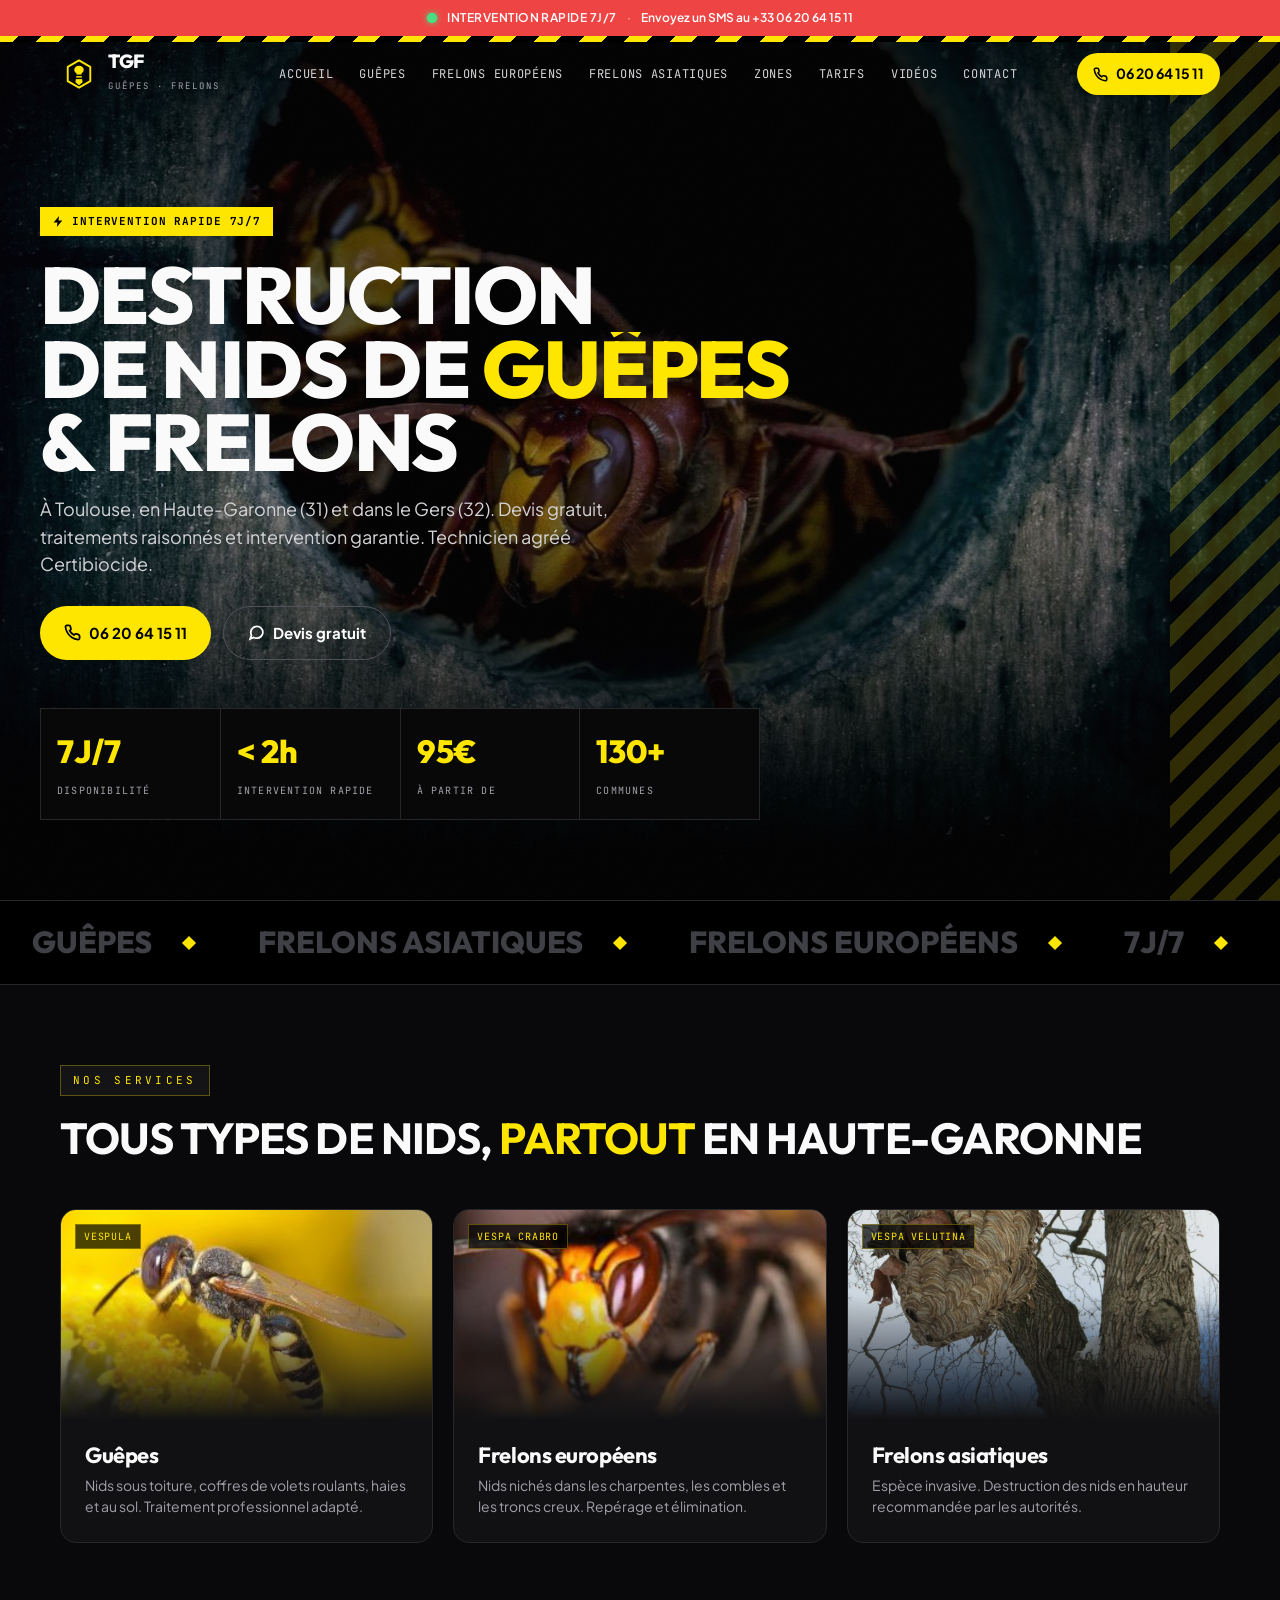
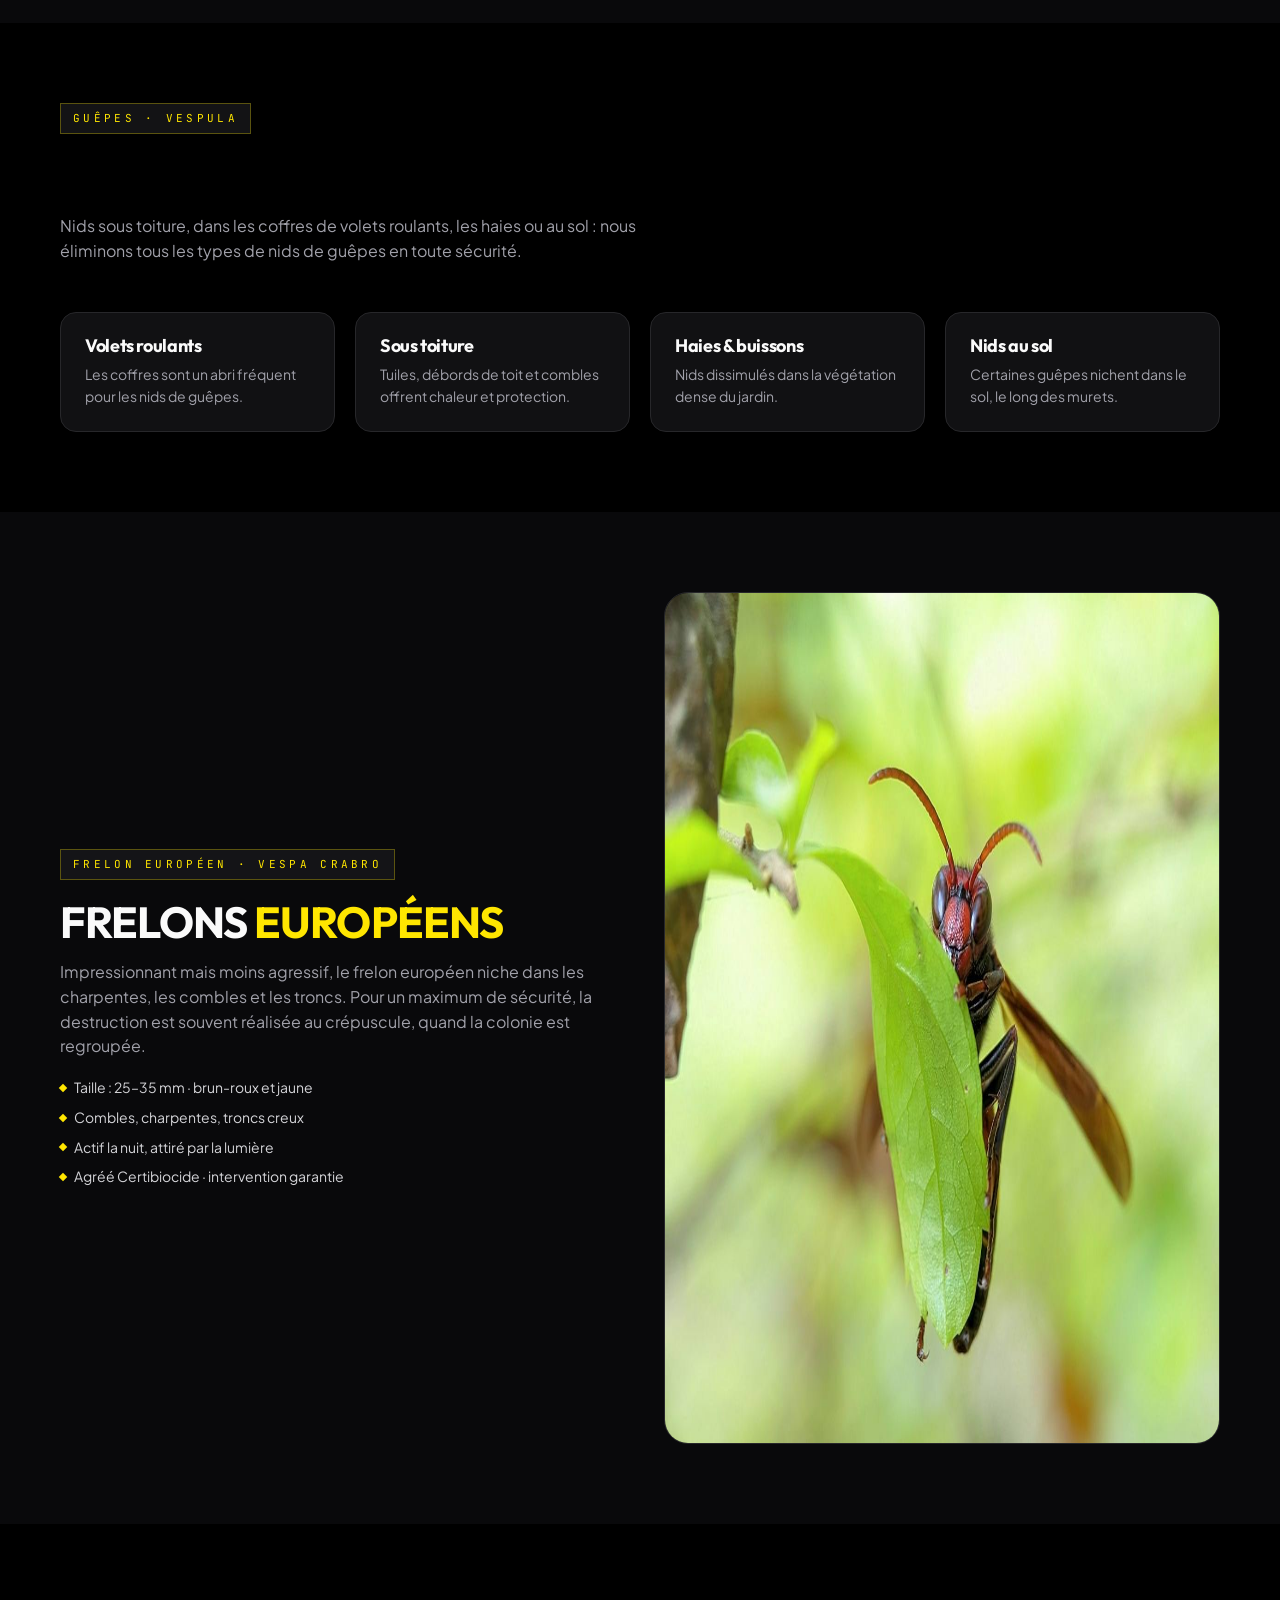
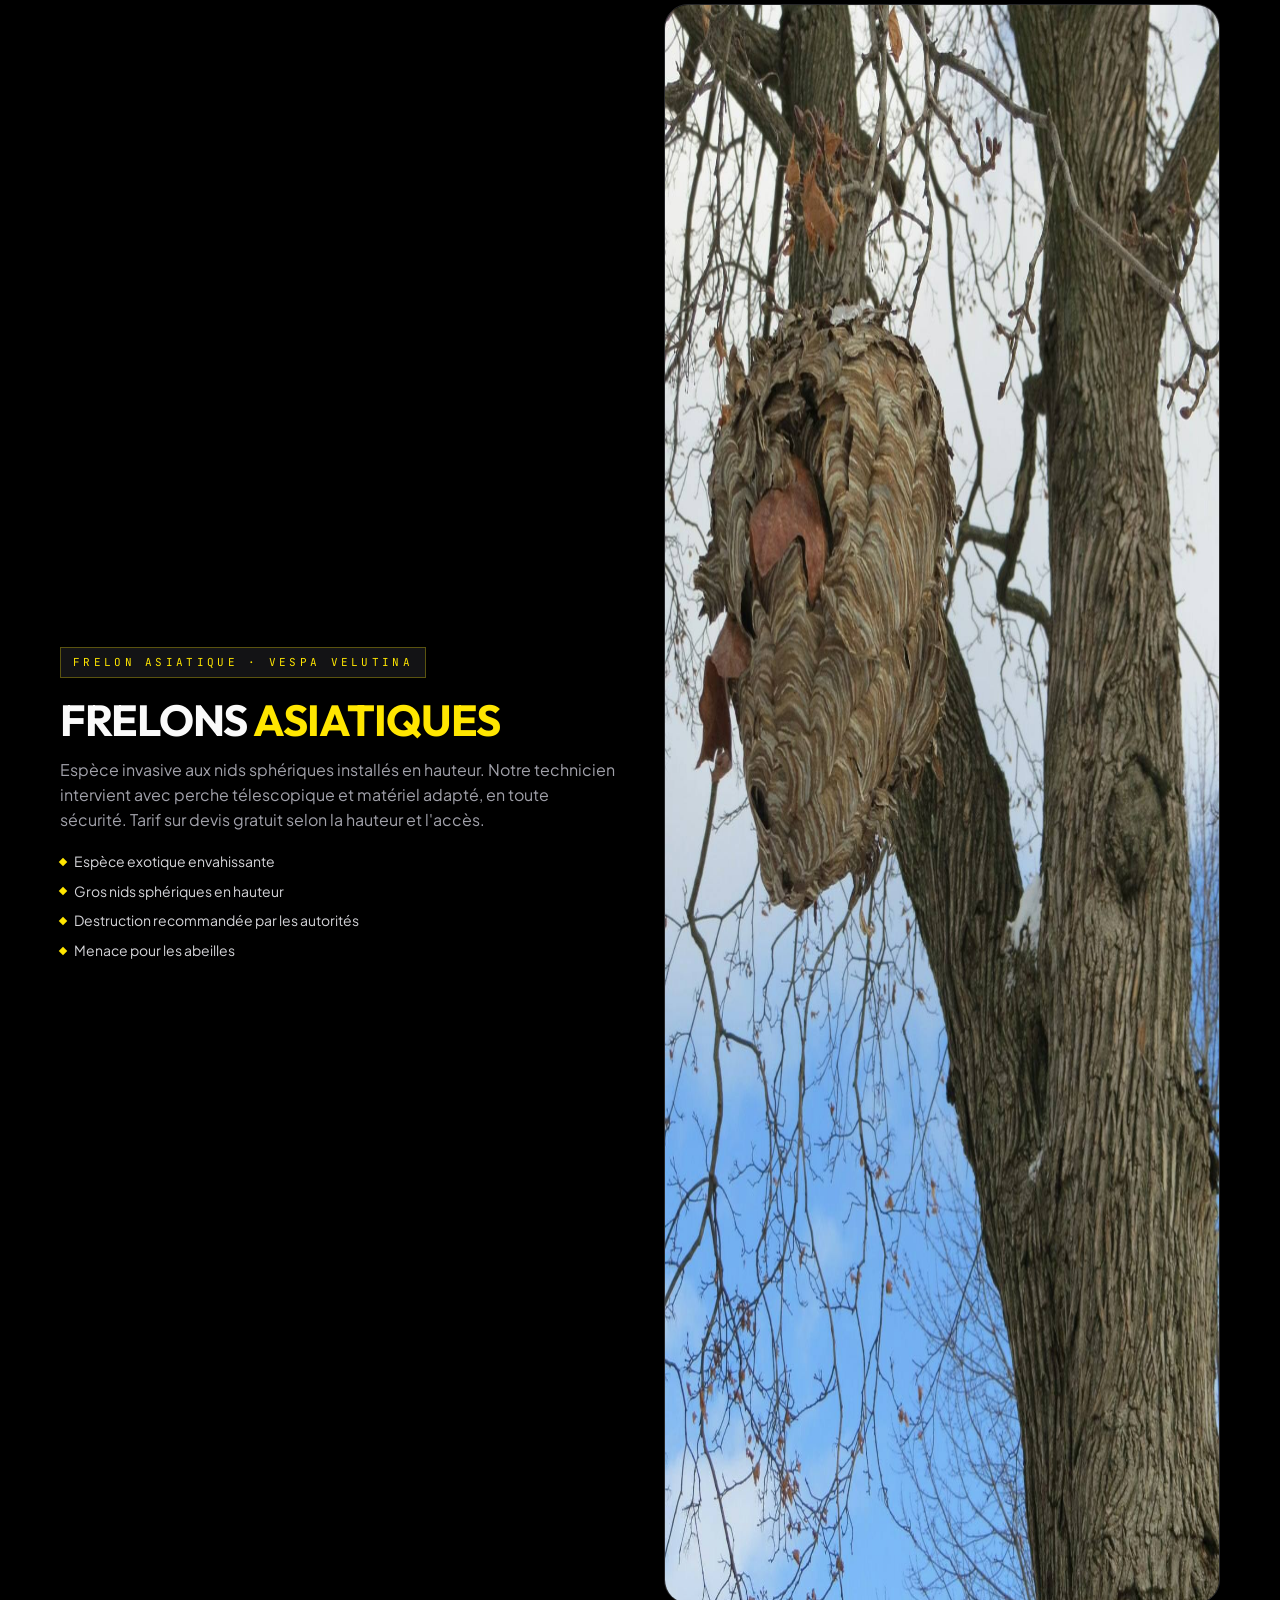
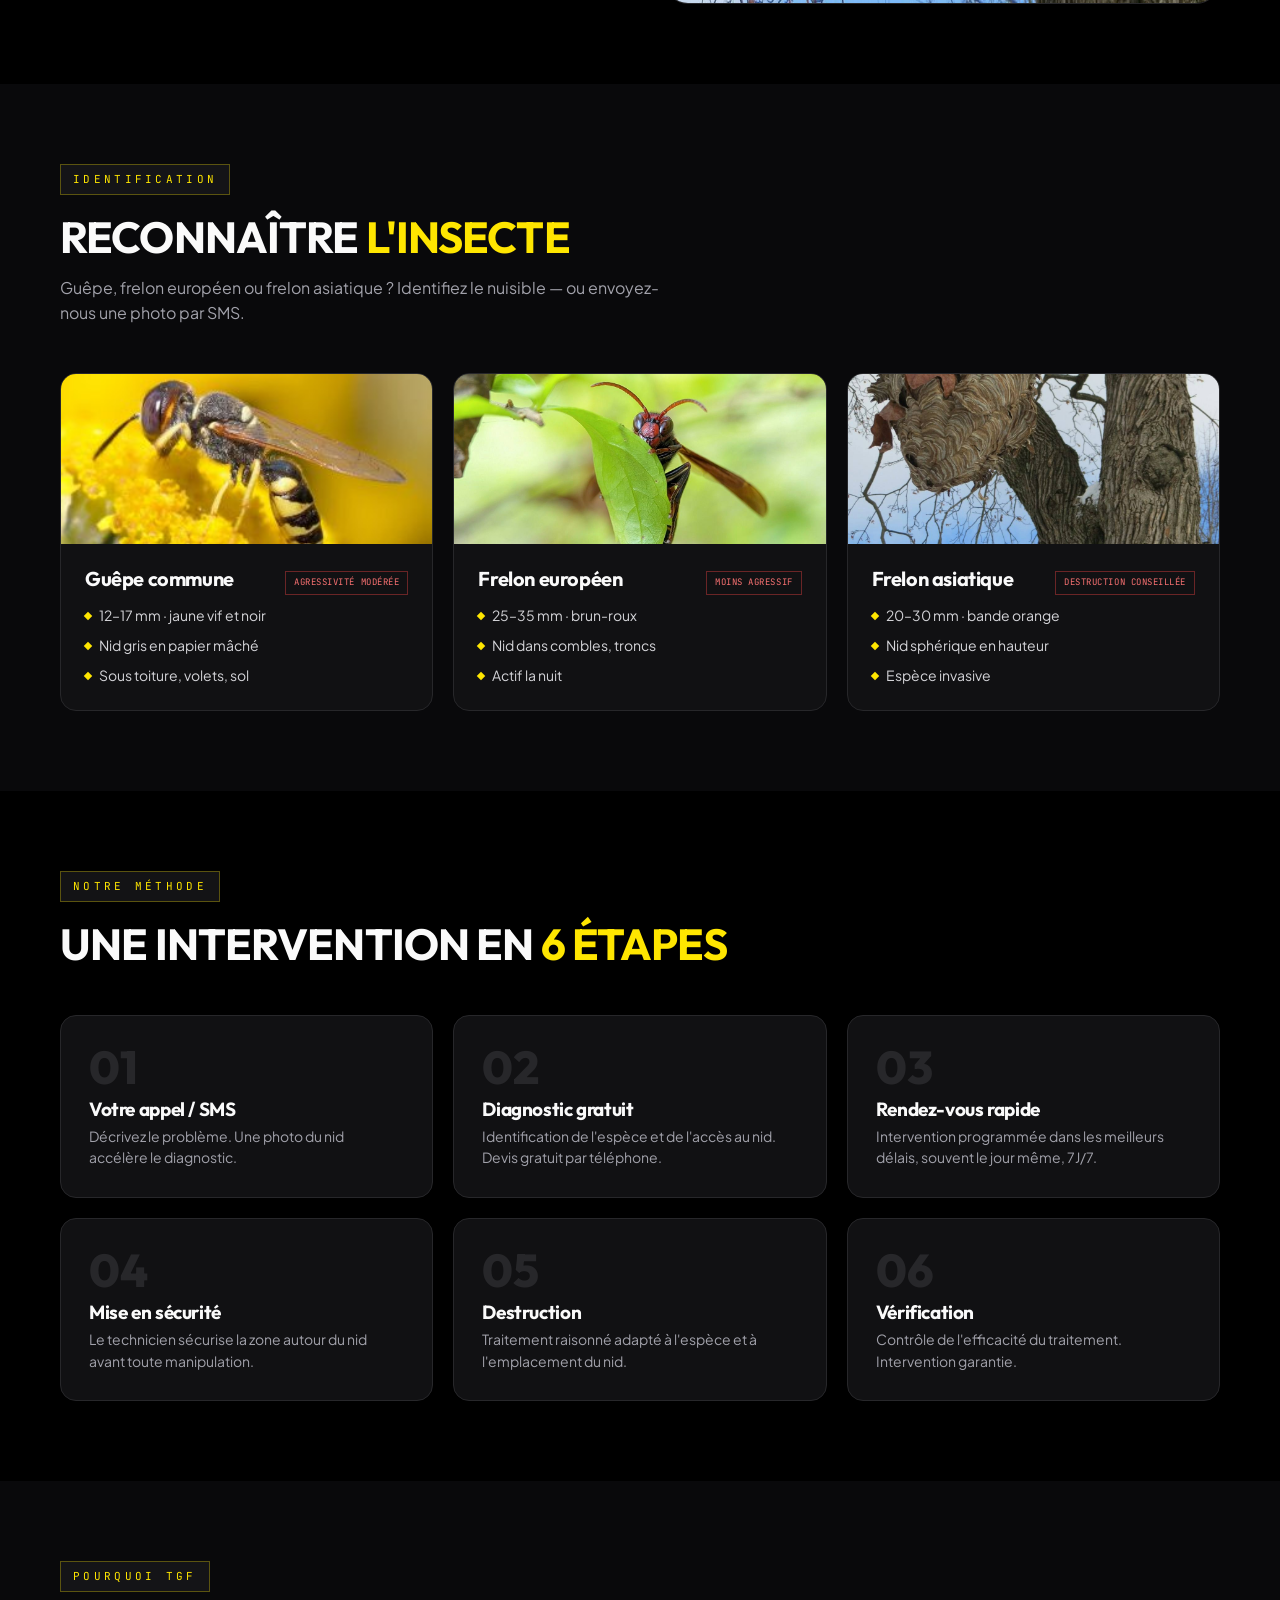
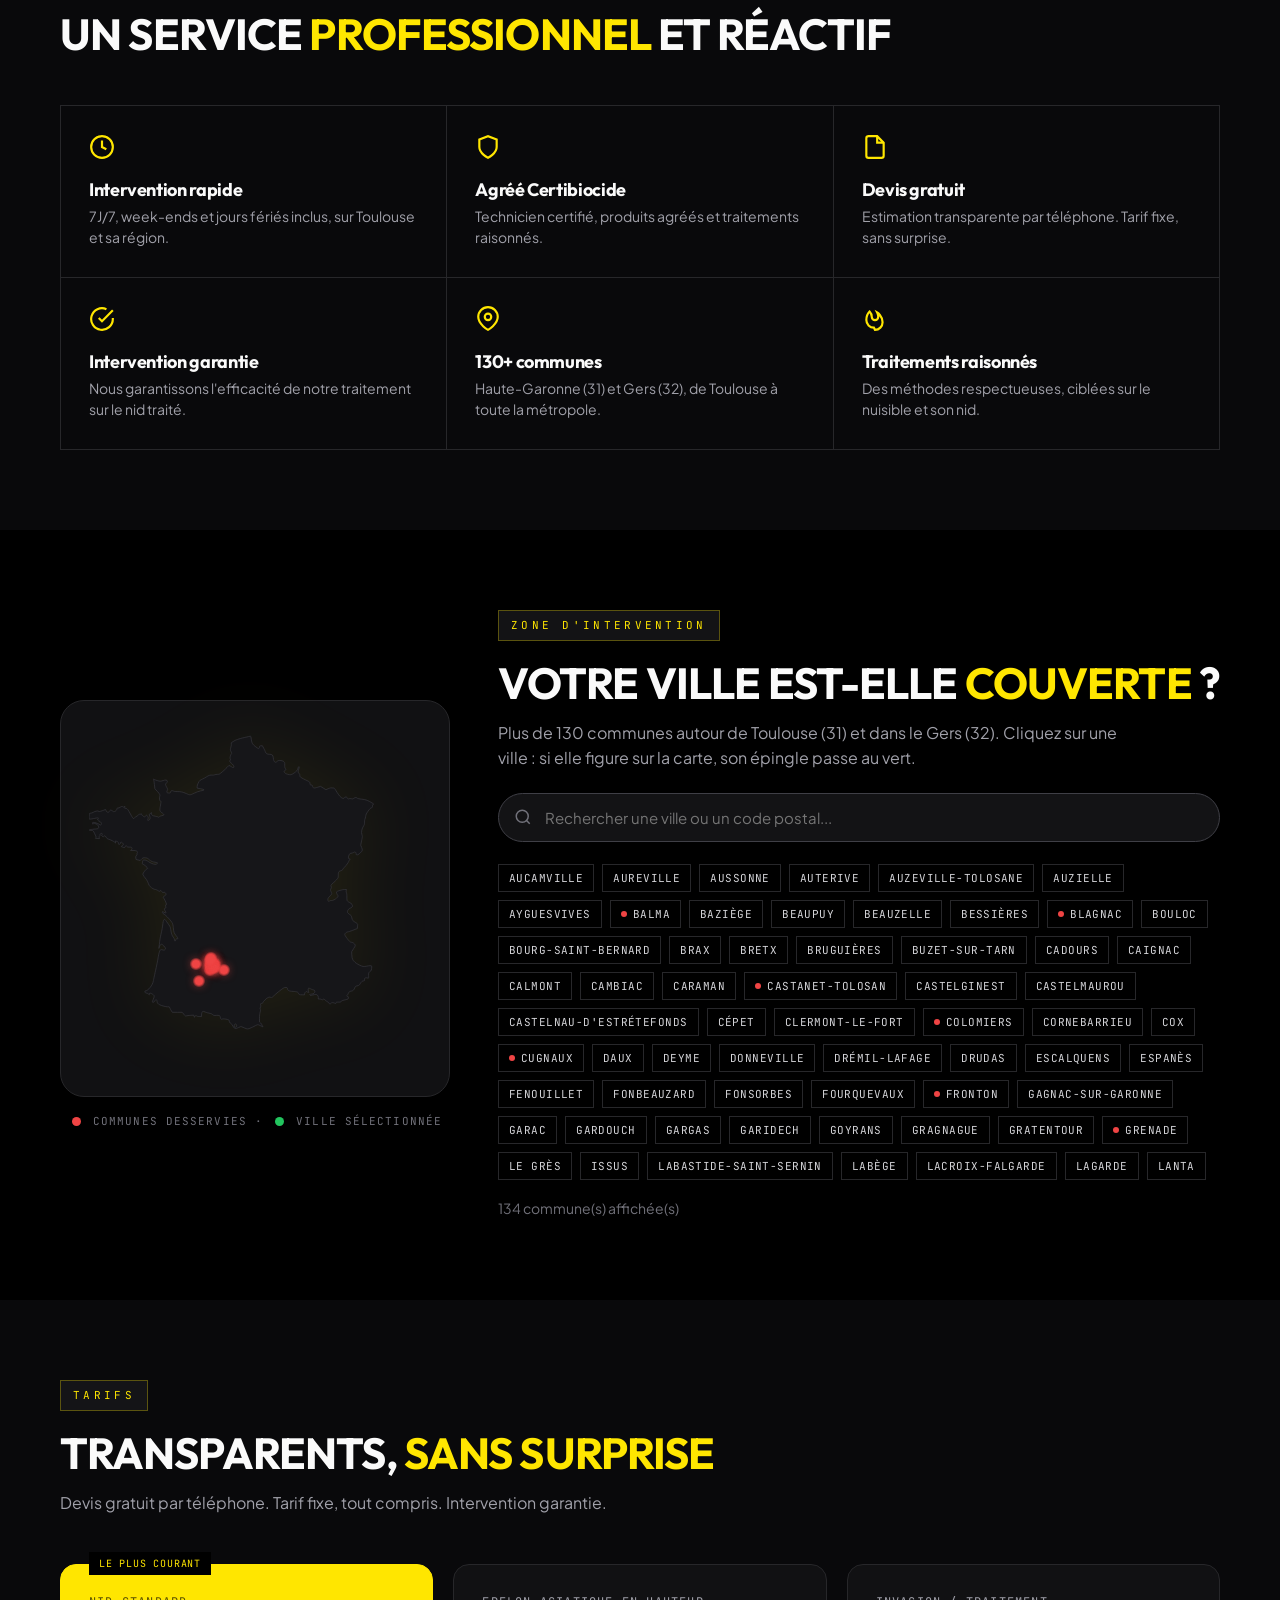
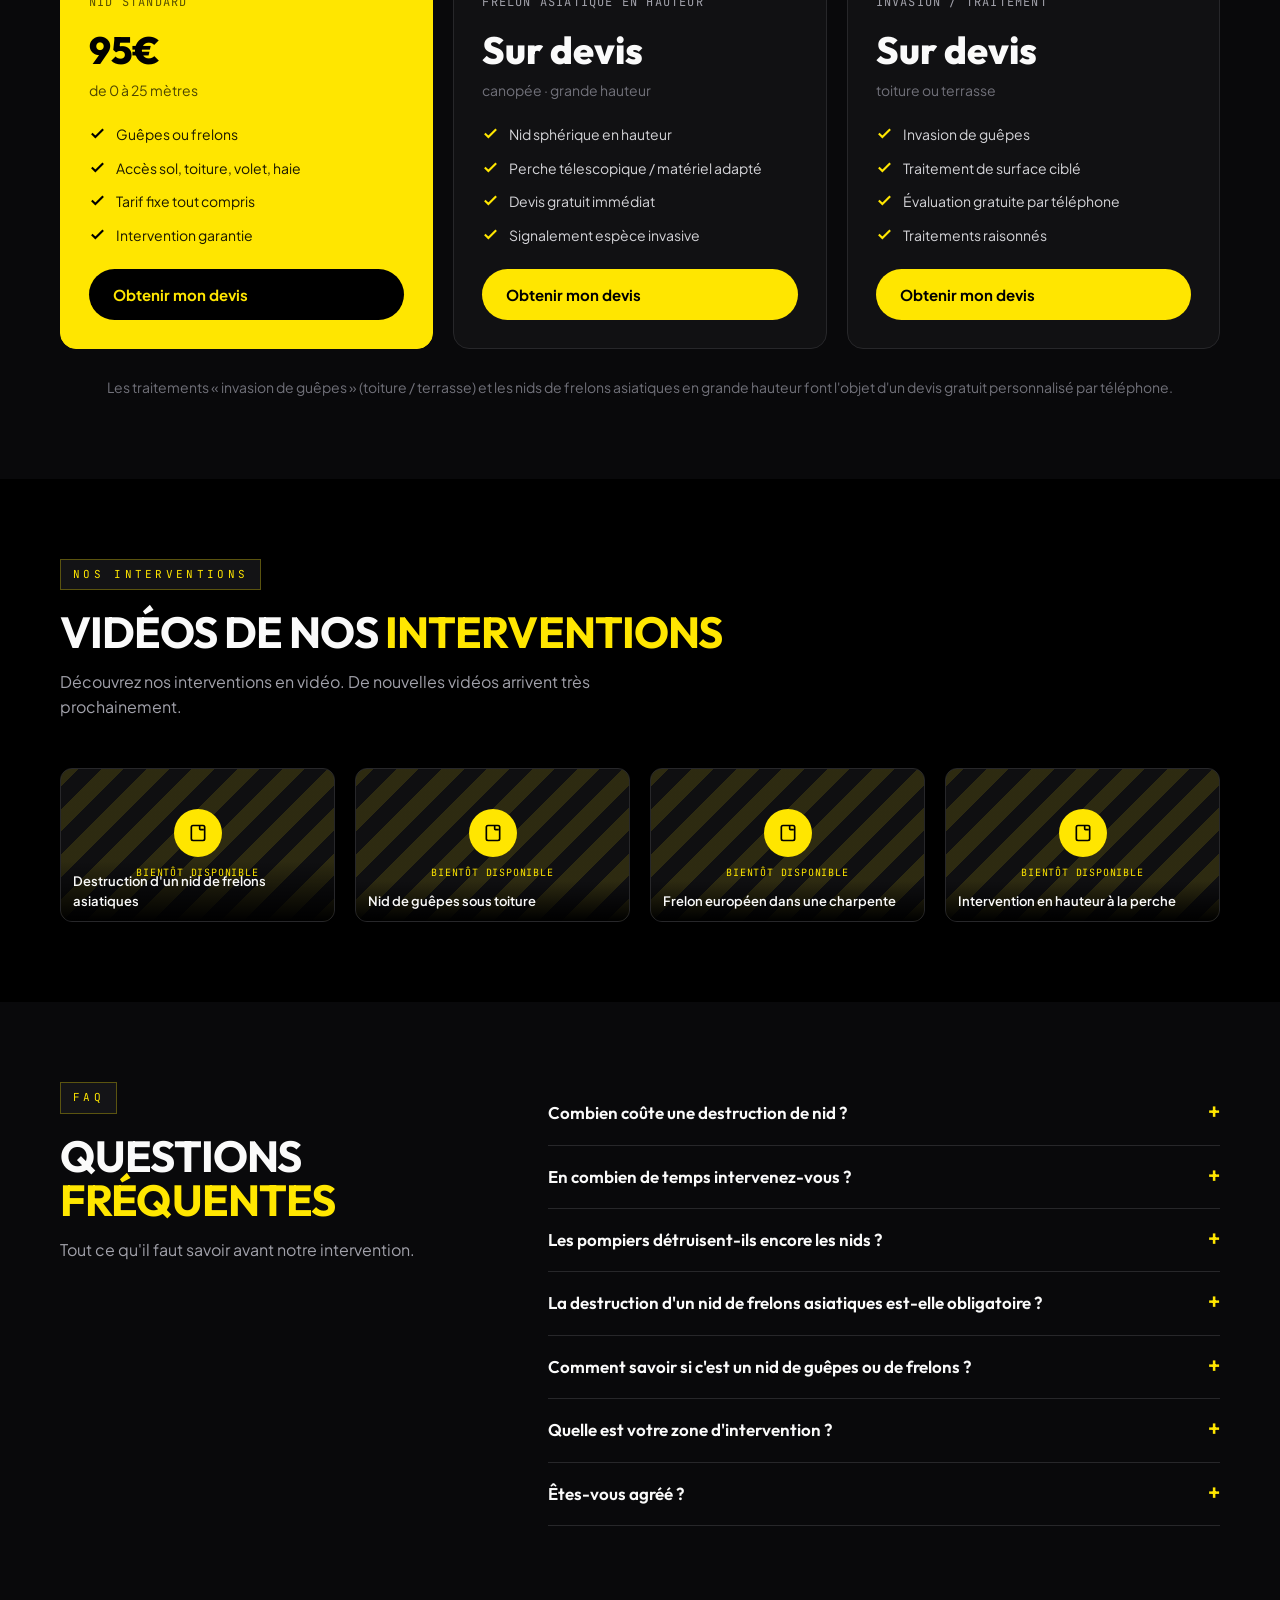
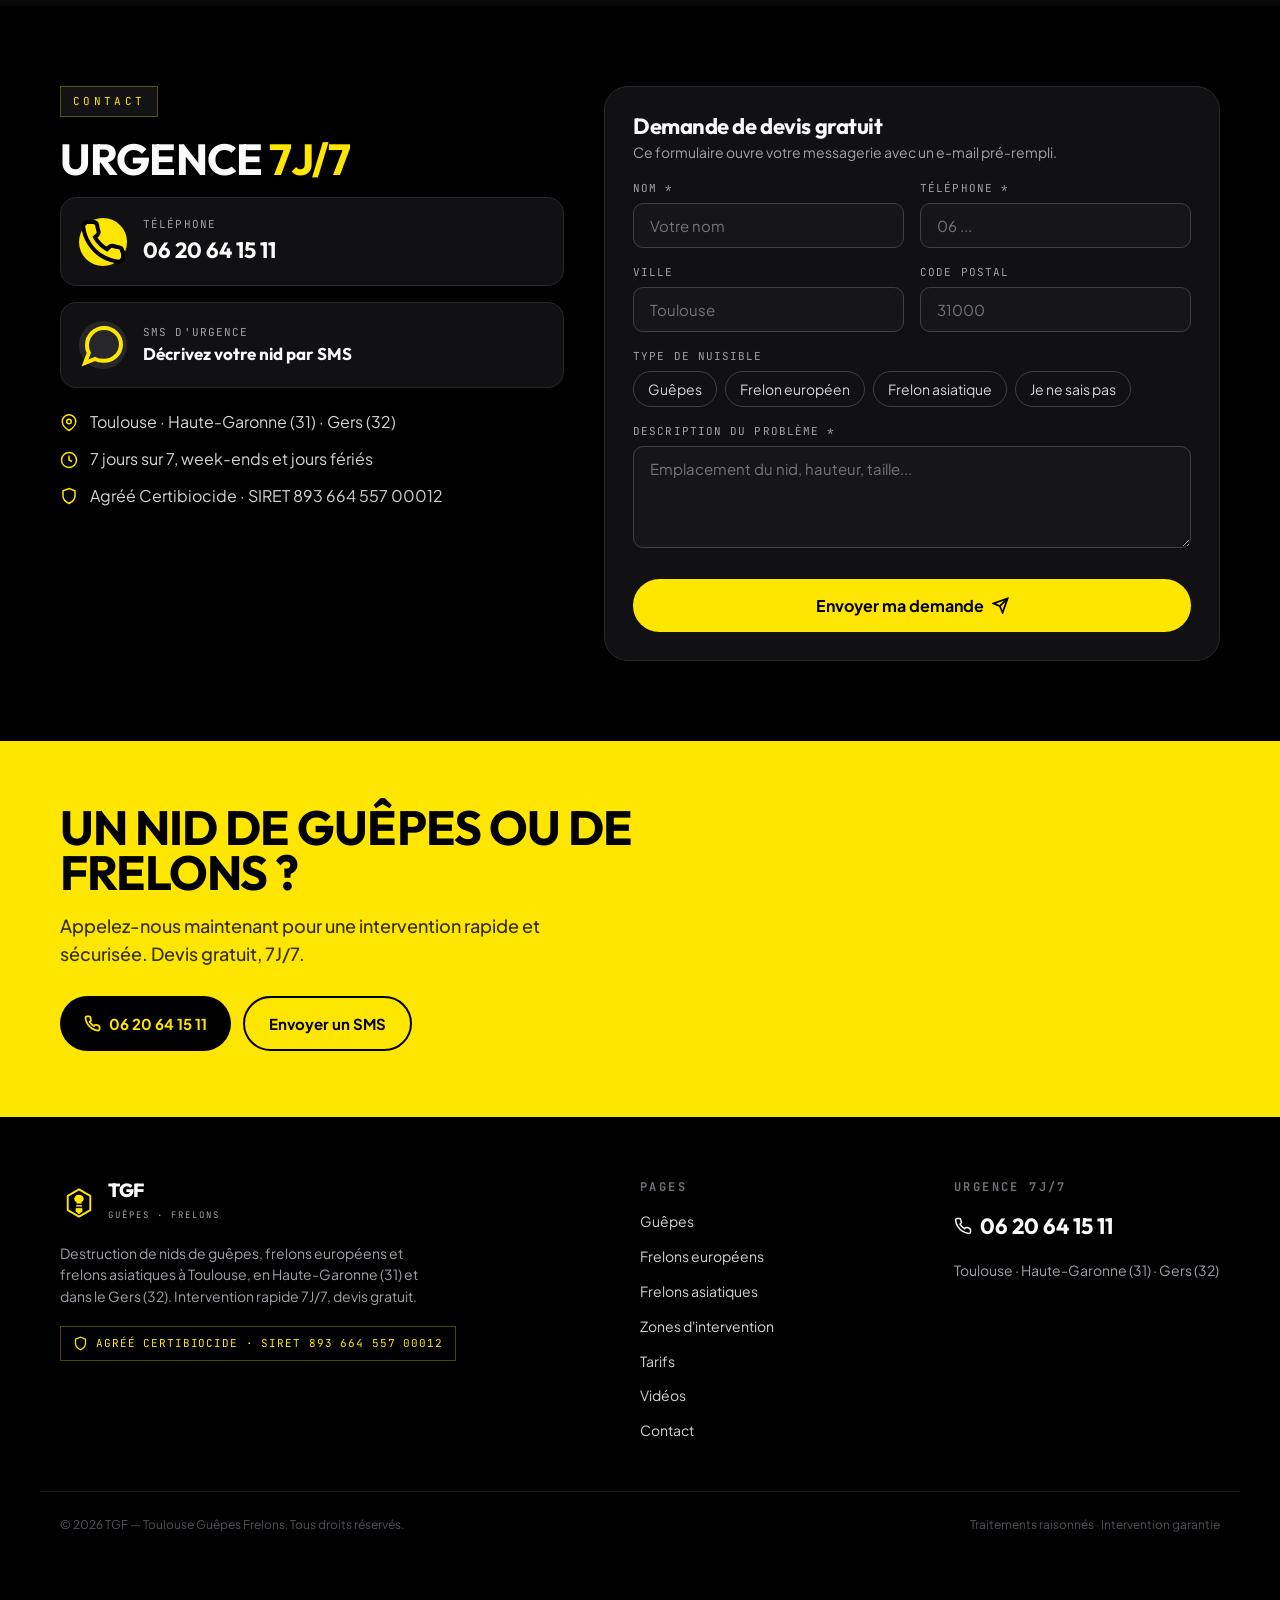
==== frontend/public/tgf/index.html @ 7d7fbd30 "## Version site statique HTML léger & sécurisé — livrée J'ai transformé le site en une **version HTM" ====
<!doctype html>
<html lang="fr">
<head>
<meta charset="utf-8">
<meta name="viewport" content="width=device-width, initial-scale=1">
<meta name="theme-color" content="#FFE600">
<title>TGF — Destruction nids de guêpes & frelons à Toulouse 7J/7</title>
<meta name="description" content="TGF — Toulouse Guêpes Frelons : destruction de nids de guêpes, frelons européens et frelons asiatiques à Toulouse, en Haute-Garonne (31) et dans le Gers (32). Intervention rapide 7J/7, devis gratuit. Agréé Certibiocide.">
<meta name="keywords" content="destruction nid frelons toulouse, destruction nid guepes haute-garonne, frelon asiatique toulouse, desinsectisation certibiocide, nid guepes 31">
<link rel="canonical" href="https://toulouseguepesfrelons.fr/">
<meta name="robots" content="index, follow, max-image-preview:large">
<link rel="icon" type="image/svg+xml" href="favicon.svg">
<link rel="apple-touch-icon" href="favicon.svg">
<meta property="og:type" content="website">
<meta property="og:site_name" content="TGF — Toulouse Guêpes Frelons">
<meta property="og:title" content="TGF — Destruction de nids de guêpes & frelons à Toulouse 7J/7">
<meta property="og:description" content="Destruction de nids de guêpes et frelons à Toulouse, Haute-Garonne (31) et Gers (32). Intervention rapide 7J/7, devis gratuit. Agréé Certibiocide.">
<meta property="og:url" content="https://toulouseguepesfrelons.fr/">
<meta property="og:image" content="https://toulouseguepesfrelons.fr/og-cover.jpg">
<meta property="og:locale" content="fr_FR">
<meta name="twitter:card" content="summary_large_image">
<meta name="twitter:title" content="TGF — Destruction de nids de guêpes & frelons à Toulouse">
<meta name="twitter:description" content="Intervention rapide 7J/7 à Toulouse, Haute-Garonne (31) et Gers (32). Devis gratuit. Agréé Certibiocide.">
<meta name="twitter:image" content="https://toulouseguepesfrelons.fr/og-cover.jpg">
<link rel="preconnect" href="https://fonts.googleapis.com">
<link rel="preconnect" href="https://fonts.gstatic.com" crossorigin>
<link rel="stylesheet" href="https://fonts.googleapis.com/css2?family=Outfit:wght@400;600;700;800;900&family=Plus+Jakarta+Sans:wght@400;500;600;700&family=JetBrains+Mono:wght@400;500;700&display=swap">
<link rel="stylesheet" href="assets/style.css">
<script type="application/ld+json">
{"@context":"https://schema.org","@type":"PestControl","name":"TGF — Toulouse Guêpes Frelons","description":"Destruction de nids de guêpes, frelons européens et frelons asiatiques à Toulouse, en Haute-Garonne (31) et dans le Gers (32). Intervention rapide 7J/7, devis gratuit, agréé Certibiocide.","url":"https://toulouseguepesfrelons.fr/","image":"https://toulouseguepesfrelons.fr/og-cover.jpg","telephone":"+33620641511","areaServed":["Toulouse","Haute-Garonne","Gers"],"priceRange":"À partir de 95€","openingHours":"Mo-Su 00:00-23:59"}
</script>
</head>
<body id="top">

<!-- Barre d'annonce -->
<a class="announce" href="sms:+33620641511?&body=Bonjour%2C%20j'ai%20un%20nid%20de%20gu%C3%AApes%2Ffrelons%20%C3%A0%20faire%20d%C3%A9truire.%20Pouvez-vous%20intervenir%20%3F">
  <span class="led"><span class="ping"></span><span class="dot"></span></span>
  <span class="label">Intervention rapide 7J/7</span>
  <span class="sep">·</span>
  <span>Envoyez un SMS au +33 06 20 64 15 11</span>
</a>
<div class="hazbar hazard"></div>

<!-- Header -->
<header class="header" id="header">
  <div class="container bar">
    <a href="#top" class="logo" aria-label="Accueil TGF">
      <svg viewBox="0 0 64 64" aria-hidden="true"><path d="M32 9 51 20V44L32 55 13 44V20Z" fill="none" stroke="#FFE600" stroke-width="3.2" stroke-linejoin="round"/><path d="M32 18c-5 0-8 3-8 7 0 3 2 5 4 6l-2 15 6 5 6-5-2-15c2-1 4-3 4-6 0-4-3-7-8-7Z" fill="#FFE600"/><rect x="25.5" y="33" width="13" height="2.6" fill="#09090b"/><rect x="26" y="38" width="12" height="2.6" fill="#09090b"/></svg>
      <span><b>TGF</b><small>Guêpes · Frelons</small></span>
    </a>
    <nav class="nav">
      <a href="#top">Accueil</a>
      <a href="#guepes">Guêpes</a>
      <a href="#europeens">Frelons européens</a>
      <a href="#asiatiques">Frelons asiatiques</a>
      <a href="#zones">Zones</a>
      <a href="#tarifs">Tarifs</a>
      <a href="#videos">Vidéos</a>
      <a href="#contact">Contact</a>
    </nav>
    <div style="display:flex;align-items:center;gap:12px">
      <a class="header-cta" href="tel:+33620641511"><svg viewBox="0 0 24 24" width="15" height="15" fill="none" stroke="currentColor" stroke-width="2.5"><path d="M22 16.9v3a2 2 0 0 1-2.2 2 19.8 19.8 0 0 1-8.6-3 19.5 19.5 0 0 1-6-6 19.8 19.8 0 0 1-3.1-8.7A2 2 0 0 1 4.1 2h3a2 2 0 0 1 2 1.7c.1 1 .3 1.8.6 2.7a2 2 0 0 1-.5 2.1L8 9.6a16 16 0 0 0 6 6l1.1-1.1a2 2 0 0 1 2.1-.5c.9.3 1.7.5 2.7.6a2 2 0 0 1 1.7 2Z"/></svg>06 20 64 15 11</a>
      <button class="burger" id="burger" aria-label="Menu"><svg viewBox="0 0 24 24" width="26" height="26" fill="none" stroke="currentColor" stroke-width="2"><line x1="3" y1="6" x2="21" y2="6"/><line x1="3" y1="12" x2="21" y2="12"/><line x1="3" y1="18" x2="21" y2="18"/></svg></button>
    </div>
  </div>
  <nav class="mobile-nav" id="mobileNav">
    <a href="#guepes">Guêpes</a>
    <a href="#europeens">Frelons européens</a>
    <a href="#asiatiques">Frelons asiatiques</a>
    <a href="#zones">Zones d'intervention</a>
    <a href="#tarifs">Tarifs</a>
    <a href="#videos">Vidéos</a>
    <a href="#contact">Contact</a>
  </nav>
</header>

<!-- Hero -->
<section class="hero">
  <img src="media/hero-insect.jpg" alt="Gros plan d'une guêpe — intervention TGF à Toulouse" fetchpriority="high" width="1600" height="1023">
  <div class="veil"></div>
  <div class="hazside hazard"></div>
  <div class="container inner">
    <span class="badge"><svg viewBox="0 0 24 24" width="13" height="13" fill="currentColor"><path d="M13 2 3 14h7l-1 8 10-12h-7l1-8Z"/></svg> Intervention rapide 7J/7</span>
    <h1 class="fluid-h1"><span class="ln"><span>Destruction</span></span><span class="ln"><span>de nids de <em class="voltage" style="font-style:normal">guêpes</em></span></span><span class="ln"><span>&amp; frelons</span></span></h1>
    <p class="lead" style="font-size:18px;color:#d4d4d8">À Toulouse, en Haute-Garonne (31) et dans le Gers (32). Devis gratuit, traitements raisonnés et intervention garantie. Technicien agréé Certibiocide.</p>
    <div style="display:flex;flex-wrap:wrap;gap:12px;margin-top:28px">
      <a class="btn btn-primary" href="tel:+33620641511"><svg viewBox="0 0 24 24" fill="none" stroke="currentColor" stroke-width="2.5"><path d="M22 16.9v3a2 2 0 0 1-2.2 2 19.8 19.8 0 0 1-8.6-3 19.5 19.5 0 0 1-6-6 19.8 19.8 0 0 1-3.1-8.7A2 2 0 0 1 4.1 2h3a2 2 0 0 1 2 1.7c.1 1 .3 1.8.6 2.7a2 2 0 0 1-.5 2.1L8 9.6a16 16 0 0 0 6 6l1.1-1.1a2 2 0 0 1 2.1-.5c.9.3 1.7.5 2.7.6a2 2 0 0 1 1.7 2Z"/></svg>06 20 64 15 11</a>
      <a class="btn btn-ghost" href="#contact"><svg viewBox="0 0 24 24" fill="none" stroke="currentColor" stroke-width="2.5"><path d="M21 11.5a8.4 8.4 0 0 1-9 8.4 9 9 0 0 1-4-.9L3 21l1.9-5a8.4 8.4 0 0 1-.9-4 8.5 8.5 0 0 1 8.5-8.5 8.4 8.4 0 0 1 8.5 8.5Z"/></svg>Devis gratuit</a>
    </div>
    <div class="metrics">
      <div><b>7J/7</b><small>Disponibilité</small></div>
      <div><b>&lt; 2h</b><small>Intervention rapide</small></div>
      <div><b>95€</b><small>À partir de</small></div>
      <div><b>130+</b><small>Communes</small></div>
    </div>
  </div>
</section>

<!-- Marquee -->
<div class="marquee"><div class="marquee-row" id="marquee"></div></div>

<!-- Services -->
<section class="section" id="services">
  <div class="container">
    <span class="eyebrow reveal">Nos services</span>
    <h2 class="fluid-h2 reveal" style="margin-top:20px">Tous types de nids, <span class="voltage">partout</span> en Haute-Garonne</h2>
    <div class="grid g3 mt">
      <a class="card reveal" href="#guepes"><div class="ph"><img src="media/guepes.jpg" alt="Destruction nid de guêpes"><span class="tag">Vespula</span><div class="veil"></div></div><div class="bd"><h3>Guêpes</h3><p>Nids sous toiture, coffres de volets roulants, haies et au sol. Traitement professionnel adapté.</p></div></a>
      <a class="card reveal" href="#europeens"><div class="ph"><img src="media/frelons.jpg" alt="Destruction nid de frelons européens"><span class="tag">Vespa crabro</span><div class="veil"></div></div><div class="bd"><h3>Frelons européens</h3><p>Nids nichés dans les charpentes, les combles et les troncs creux. Repérage et élimination.</p></div></a>
      <a class="card reveal" href="#asiatiques"><div class="ph"><img src="media/asiatique.jpg" alt="Destruction nid de frelons asiatiques"><span class="tag">Vespa velutina</span><div class="veil"></div></div><div class="bd"><h3>Frelons asiatiques</h3><p>Espèce invasive. Destruction des nids en hauteur recommandée par les autorités.</p></div></a>
    </div>
  </div>
</section>

<!-- Guêpes -->
<section class="section black" id="guepes">
  <div class="container">
    <span class="eyebrow reveal">Guêpes · Vespula</span>
    <h2 class="fluid-h2 reveal" style="margin-top:20px">Destruction de nids de <span class="voltage">guêpes</span></h2>
    <p class="lead reveal">Nids sous toiture, dans les coffres de volets roulants, les haies ou au sol : nous éliminons tous les types de nids de guêpes en toute sécurité.</p>
    <div class="grid g4 mt">
      <div class="card reveal"><div class="bd"><h3 style="font-size:18px">Volets roulants</h3><p>Les coffres sont un abri fréquent pour les nids de guêpes.</p></div></div>
      <div class="card reveal"><div class="bd"><h3 style="font-size:18px">Sous toiture</h3><p>Tuiles, débords de toit et combles offrent chaleur et protection.</p></div></div>
      <div class="card reveal"><div class="bd"><h3 style="font-size:18px">Haies &amp; buissons</h3><p>Nids dissimulés dans la végétation dense du jardin.</p></div></div>
      <div class="card reveal"><div class="bd"><h3 style="font-size:18px">Nids au sol</h3><p>Certaines guêpes nichent dans le sol, le long des murets.</p></div></div>
    </div>
  </div>
</section>

<!-- Frelons européens -->
<section class="section" id="europeens">
  <div class="container zone">
    <div class="reveal">
      <span class="eyebrow">Frelon européen · Vespa crabro</span>
      <h2 class="fluid-h2" style="margin-top:20px">Frelons <span class="voltage">européens</span></h2>
      <p class="lead" style="margin-bottom:18px">Impressionnant mais moins agressif, le frelon européen niche dans les charpentes, les combles et les troncs. Pour un maximum de sécurité, la destruction est souvent réalisée au crépuscule, quand la colonie est regroupée.</p>
      <div class="chip-spec"><i></i>Taille : 25–35 mm · brun-roux et jaune</div>
      <div class="chip-spec"><i></i>Combles, charpentes, troncs creux</div>
      <div class="chip-spec"><i></i>Actif la nuit, attiré par la lumière</div>
      <div class="chip-spec"><i></i>Agréé Certibiocide · intervention garantie</div>
    </div>
    <div class="reveal"><img src="media/europeen.jpg" alt="Frelon européen Vespa crabro" style="border-radius:24px;border:1px solid var(--border)" width="1200" height="852"></div>
  </div>
</section>

<!-- Frelons asiatiques -->
<section class="section black" id="asiatiques">
  <div class="container zone">
    <div class="reveal" style="order:2"><img src="media/asiatique.jpg" alt="Nid de frelon asiatique Vespa velutina" style="border-radius:24px;border:1px solid var(--border)" width="1200" height="1600" loading="lazy"></div>
    <div class="reveal">
      <span class="eyebrow">Frelon asiatique · Vespa velutina</span>
      <h2 class="fluid-h2" style="margin-top:20px">Frelons <span class="voltage">asiatiques</span></h2>
      <p class="lead" style="margin-bottom:18px">Espèce invasive aux nids sphériques installés en hauteur. Notre technicien intervient avec perche télescopique et matériel adapté, en toute sécurité. Tarif sur devis gratuit selon la hauteur et l'accès.</p>
      <div class="chip-spec"><i></i>Espèce exotique envahissante</div>
      <div class="chip-spec"><i></i>Gros nids sphériques en hauteur</div>
      <div class="chip-spec"><i></i>Destruction recommandée par les autorités</div>
      <div class="chip-spec"><i></i>Menace pour les abeilles</div>
    </div>
  </div>
</section>

<!-- Identification -->
<section class="section" id="identification">
  <div class="container">
    <span class="eyebrow reveal">Identification</span>
    <h2 class="fluid-h2 reveal" style="margin-top:20px">Reconnaître <span class="voltage">l'insecte</span></h2>
    <p class="lead reveal">Guêpe, frelon européen ou frelon asiatique ? Identifiez le nuisible — ou envoyez-nous une photo par SMS.</p>
    <div class="grid g3 mt">
      <div class="card reveal"><div class="ph" style="height:170px"><img src="media/guepes.jpg" alt="Guêpe commune"></div><div class="bd"><div style="display:flex;justify-content:space-between;gap:8px;align-items:center"><h3 style="font-size:20px">Guêpe commune</h3><span class="danger">Agressivité modérée</span></div><div class="chip-spec"><i></i>12–17 mm · jaune vif et noir</div><div class="chip-spec"><i></i>Nid gris en papier mâché</div><div class="chip-spec"><i></i>Sous toiture, volets, sol</div></div></div>
      <div class="card reveal"><div class="ph" style="height:170px"><img src="media/europeen.jpg" alt="Frelon européen"></div><div class="bd"><div style="display:flex;justify-content:space-between;gap:8px;align-items:center"><h3 style="font-size:20px">Frelon européen</h3><span class="danger">Moins agressif</span></div><div class="chip-spec"><i></i>25–35 mm · brun-roux</div><div class="chip-spec"><i></i>Nid dans combles, troncs</div><div class="chip-spec"><i></i>Actif la nuit</div></div></div>
      <div class="card reveal"><div class="ph" style="height:170px"><img src="media/asiatique.jpg" alt="Frelon asiatique"></div><div class="bd"><div style="display:flex;justify-content:space-between;gap:8px;align-items:center"><h3 style="font-size:20px">Frelon asiatique</h3><span class="danger">Destruction conseillée</span></div><div class="chip-spec"><i></i>20–30 mm · bande orange</div><div class="chip-spec"><i></i>Nid sphérique en hauteur</div><div class="chip-spec"><i></i>Espèce invasive</div></div></div>
    </div>
  </div>
</section>

<!-- Process -->
<section class="section black">
  <div class="container">
    <span class="eyebrow reveal">Notre méthode</span>
    <h2 class="fluid-h2 reveal" style="margin-top:20px">Une intervention en <span class="voltage">6 étapes</span></h2>
    <div class="steps mt">
      <div class="step reveal"><b>01</b><h3>Votre appel / SMS</h3><p>Décrivez le problème. Une photo du nid accélère le diagnostic.</p></div>
      <div class="step reveal"><b>02</b><h3>Diagnostic gratuit</h3><p>Identification de l'espèce et de l'accès au nid. Devis gratuit par téléphone.</p></div>
      <div class="step reveal"><b>03</b><h3>Rendez-vous rapide</h3><p>Intervention programmée dans les meilleurs délais, souvent le jour même, 7J/7.</p></div>
      <div class="step reveal"><b>04</b><h3>Mise en sécurité</h3><p>Le technicien sécurise la zone autour du nid avant toute manipulation.</p></div>
      <div class="step reveal"><b>05</b><h3>Destruction</h3><p>Traitement raisonné adapté à l'espèce et à l'emplacement du nid.</p></div>
      <div class="step reveal"><b>06</b><h3>Vérification</h3><p>Contrôle de l'efficacité du traitement. Intervention garantie.</p></div>
    </div>
  </div>
</section>

<!-- Why -->
<section class="section">
  <div class="container">
    <span class="eyebrow reveal">Pourquoi TGF</span>
    <h2 class="fluid-h2 reveal" style="margin-top:20px">Un service <span class="voltage">professionnel</span> et réactif</h2>
    <div class="why mt reveal">
      <div><svg viewBox="0 0 24 24" fill="none" stroke="currentColor" stroke-width="2"><circle cx="12" cy="12" r="10"/><path d="M12 6v6l4 2"/></svg><h3>Intervention rapide</h3><p>7J/7, week-ends et jours fériés inclus, sur Toulouse et sa région.</p></div>
      <div><svg viewBox="0 0 24 24" fill="none" stroke="currentColor" stroke-width="2"><path d="M12 22s8-4 8-10V5l-8-3-8 3v7c0 6 8 10 8 10Z"/></svg><h3>Agréé Certibiocide</h3><p>Technicien certifié, produits agréés et traitements raisonnés.</p></div>
      <div><svg viewBox="0 0 24 24" fill="none" stroke="currentColor" stroke-width="2"><path d="M14 2H6a2 2 0 0 0-2 2v16a2 2 0 0 0 2 2h12a2 2 0 0 0 2-2V8Z"/><path d="M14 2v6h6"/></svg><h3>Devis gratuit</h3><p>Estimation transparente par téléphone. Tarif fixe, sans surprise.</p></div>
      <div><svg viewBox="0 0 24 24" fill="none" stroke="currentColor" stroke-width="2"><path d="M22 11.1V12a10 10 0 1 1-5.9-9.1"/><path d="M22 4 12 14.01l-3-3"/></svg><h3>Intervention garantie</h3><p>Nous garantissons l'efficacité de notre traitement sur le nid traité.</p></div>
      <div><svg viewBox="0 0 24 24" fill="none" stroke="currentColor" stroke-width="2"><path d="M21 10c0 7-9 12-9 12s-9-5-9-12a9 9 0 0 1 18 0Z"/><circle cx="12" cy="10" r="3"/></svg><h3>130+ communes</h3><p>Haute-Garonne (31) et Gers (32), de Toulouse à toute la métropole.</p></div>
      <div><svg viewBox="0 0 24 24" fill="none" stroke="currentColor" stroke-width="2"><path d="M11 20A7 7 0 0 1 4 13c0-5 3-8 3-8s2 2 2 5a3 3 0 0 0 6 0c0-2-1-4-1-4s5 3 5 9a7 7 0 0 1-7 7Z"/></svg><h3>Traitements raisonnés</h3><p>Des méthodes respectueuses, ciblées sur le nuisible et son nid.</p></div>
    </div>
  </div>
</section>

<!-- Zones -->
<section class="section black" id="zones">
  <div class="container zone">
    <div class="reveal">
      <div class="cardbox"><div class="mapwrap" id="mapwrap"></div></div>
      <p class="legend"><b style="background:var(--red)"></b> communes desservies · <b style="background:var(--green)"></b> ville sélectionnée</p>
    </div>
    <div class="reveal">
      <span class="eyebrow">Zone d'intervention</span>
      <h2 class="fluid-h2" style="margin-top:20px">Votre ville est-elle <span class="voltage">couverte</span> ?</h2>
      <p class="lead">Plus de 130 communes autour de Toulouse (31) et dans le Gers (32). Cliquez sur une ville : si elle figure sur la carte, son épingle passe au vert.</p>
      <div class="searchbox">
        <svg viewBox="0 0 24 24" fill="none" stroke="currentColor" stroke-width="2"><circle cx="11" cy="11" r="8"/><path d="m21 21-4.3-4.3"/></svg>
        <input id="citySearch" type="text" placeholder="Rechercher une ville ou un code postal..." autocomplete="off">
      </div>
      <div class="citylist" id="cityList"></div>
      <p style="margin-top:14px;color:#71717a;font-size:14px" id="cityCount"></p>
    </div>
  </div>
</section>

<!-- Tarifs -->
<section class="section" id="tarifs">
  <div class="container">
    <span class="eyebrow reveal">Tarifs</span>
    <h2 class="fluid-h2 reveal" style="margin-top:20px">Transparents, <span class="voltage">sans surprise</span></h2>
    <p class="lead reveal">Devis gratuit par téléphone. Tarif fixe, tout compris. Intervention garantie.</p>
    <div class="price mt">
      <div class="tier feat reveal"><span class="badge-top">Le plus courant</span><span class="ttl">Nid standard</span><div class="amt">95€</div><div class="unit">de 0 à 25 mètres</div><ul><li><svg viewBox="0 0 24 24" fill="none" stroke="currentColor" stroke-width="3"><path d="M20 6 9 17l-5-5"/></svg>Guêpes ou frelons</li><li><svg viewBox="0 0 24 24" fill="none" stroke="currentColor" stroke-width="3"><path d="M20 6 9 17l-5-5"/></svg>Accès sol, toiture, volet, haie</li><li><svg viewBox="0 0 24 24" fill="none" stroke="currentColor" stroke-width="3"><path d="M20 6 9 17l-5-5"/></svg>Tarif fixe tout compris</li><li><svg viewBox="0 0 24 24" fill="none" stroke="currentColor" stroke-width="3"><path d="M20 6 9 17l-5-5"/></svg>Intervention garantie</li></ul><a class="btn btn-dark" href="tel:+33620641511">Obtenir mon devis</a></div>
      <div class="tier reveal"><span class="ttl">Frelon asiatique en hauteur</span><div class="amt">Sur devis</div><div class="unit">canopée · grande hauteur</div><ul><li><svg viewBox="0 0 24 24" fill="none" stroke="currentColor" stroke-width="3"><path d="M20 6 9 17l-5-5"/></svg>Nid sphérique en hauteur</li><li><svg viewBox="0 0 24 24" fill="none" stroke="currentColor" stroke-width="3"><path d="M20 6 9 17l-5-5"/></svg>Perche télescopique / matériel adapté</li><li><svg viewBox="0 0 24 24" fill="none" stroke="currentColor" stroke-width="3"><path d="M20 6 9 17l-5-5"/></svg>Devis gratuit immédiat</li><li><svg viewBox="0 0 24 24" fill="none" stroke="currentColor" stroke-width="3"><path d="M20 6 9 17l-5-5"/></svg>Signalement espèce invasive</li></ul><a class="btn btn-primary" href="tel:+33620641511">Obtenir mon devis</a></div>
      <div class="tier reveal"><span class="ttl">Invasion / traitement</span><div class="amt">Sur devis</div><div class="unit">toiture ou terrasse</div><ul><li><svg viewBox="0 0 24 24" fill="none" stroke="currentColor" stroke-width="3"><path d="M20 6 9 17l-5-5"/></svg>Invasion de guêpes</li><li><svg viewBox="0 0 24 24" fill="none" stroke="currentColor" stroke-width="3"><path d="M20 6 9 17l-5-5"/></svg>Traitement de surface ciblé</li><li><svg viewBox="0 0 24 24" fill="none" stroke="currentColor" stroke-width="3"><path d="M20 6 9 17l-5-5"/></svg>Évaluation gratuite par téléphone</li><li><svg viewBox="0 0 24 24" fill="none" stroke="currentColor" stroke-width="3"><path d="M20 6 9 17l-5-5"/></svg>Traitements raisonnés</li></ul><a class="btn btn-primary" href="tel:+33620641511">Obtenir mon devis</a></div>
    </div>
    <p class="reveal" style="margin-top:28px;text-align:center;color:#71717a;font-size:14px">Les traitements « invasion de guêpes » (toiture / terrasse) et les nids de frelons asiatiques en grande hauteur font l'objet d'un devis gratuit personnalisé par téléphone.</p>
  </div>
</section>

<!-- Vidéos -->
<section class="section black" id="videos">
  <div class="container">
    <span class="eyebrow reveal">Nos interventions</span>
    <h2 class="fluid-h2 reveal" style="margin-top:20px">Vidéos de nos <span class="voltage">interventions</span></h2>
    <p class="lead reveal">Découvrez nos interventions en vidéo. De nouvelles vidéos arrivent très prochainement.</p>
    <div class="vids mt" id="videoGrid"></div>
  </div>
</section>

<!-- FAQ -->
<section class="section">
  <div class="container faqwrap">
    <div class="reveal">
      <span class="eyebrow">FAQ</span>
      <h2 class="fluid-h2" style="margin-top:20px;white-space:normal">Questions <span class="voltage">fréquentes</span></h2>
      <p class="lead">Tout ce qu'il faut savoir avant notre intervention.</p>
    </div>
    <div class="reveal">
      <details><summary>Combien coûte une destruction de nid ?<span class="pm">+</span></summary><div class="ans">Notre tarif débute à 95€ pour un nid situé entre 0 et 25 mètres, guêpes ou frelons. Les cas particuliers (invasion de guêpes en toiture/terrasse, frelon asiatique en grande hauteur) font l'objet d'un devis gratuit par téléphone.</div></details>
      <details><summary>En combien de temps intervenez-vous ?<span class="pm">+</span></summary><div class="ans">Nous intervenons rapidement, 7 jours sur 7, souvent le jour même sur Toulouse et sa région. En cas d'urgence (personne allergique, lieu public), votre demande est priorisée.</div></details>
      <details><summary>Les pompiers détruisent-ils encore les nids ?<span class="pm">+</span></summary><div class="ans">Non, sauf danger vital immédiat. Les pompiers n'interviennent plus pour les nids de guêpes et frelons. Il faut faire appel à un professionnel agréé comme TGF.</div></details>
      <details><summary>La destruction d'un nid de frelons asiatiques est-elle obligatoire ?<span class="pm">+</span></summary><div class="ans">Le frelon asiatique (Vespa velutina) est classé espèce exotique envahissante. Sa destruction est fortement recommandée par les autorités, et la lutte est coordonnée au niveau régional en Occitanie.</div></details>
      <details><summary>Comment savoir si c'est un nid de guêpes ou de frelons ?<span class="pm">+</span></summary><div class="ans">Les nids de guêpes sont gris, en forme de ballon, sous un toit ou dans un coffre de volet. Les frelons asiatiques construisent de gros nids sphériques en hauteur. Envoyez-nous une photo par SMS, nous identifions l'espèce gratuitement.</div></details>
      <details><summary>Quelle est votre zone d'intervention ?<span class="pm">+</span></summary><div class="ans">Toute la région toulousaine (Haute-Garonne 31) ainsi que le département du Gers (32), soit plus de 130 communes.</div></details>
      <details><summary>Êtes-vous agréé ?<span class="pm">+</span></summary><div class="ans">Oui. TGF est agréé Certibiocide (SIRET 893 664 557 00012). Nous appliquons des traitements raisonnés, conformes à la réglementation.</div></details>
    </div>
  </div>
</section>

<!-- Contact -->
<section class="section black" id="contact">
  <div class="container contact">
    <div class="cinfo reveal">
      <span class="eyebrow">Contact</span>
      <h2 class="fluid-h2" style="margin-top:20px;white-space:normal">Urgence <span class="voltage">7J/7</span></h2>
      <a class="line" href="tel:+33620641511"><span class="ic"><svg viewBox="0 0 24 24" fill="none" stroke="currentColor" stroke-width="2"><path d="M22 16.9v3a2 2 0 0 1-2.2 2 19.8 19.8 0 0 1-8.6-3 19.5 19.5 0 0 1-6-6 19.8 19.8 0 0 1-3.1-8.7A2 2 0 0 1 4.1 2h3a2 2 0 0 1 2 1.7c.1 1 .3 1.8.6 2.7a2 2 0 0 1-.5 2.1L8 9.6a16 16 0 0 0 6 6l1.1-1.1a2 2 0 0 1 2.1-.5c.9.3 1.7.5 2.7.6a2 2 0 0 1 1.7 2Z"/></svg></span><span><small>Téléphone</small><b>06 20 64 15 11</b></span></a>
      <a class="line" href="sms:+33620641511?&body=Bonjour%2C%20j'ai%20un%20nid%20de%20gu%C3%AApes%2Ffrelons%20%C3%A0%20faire%20d%C3%A9truire.%20Pouvez-vous%20intervenir%20%3F"><span class="ic alt"><svg viewBox="0 0 24 24" fill="none" stroke="currentColor" stroke-width="2"><path d="M21 11.5a8.4 8.4 0 0 1-9 8.4 9 9 0 0 1-4-.9L3 21l1.9-5a8.4 8.4 0 0 1-.9-4 8.5 8.5 0 0 1 8.5-8.5 8.4 8.4 0 0 1 8.5 8.5Z"/></svg></span><span><small>SMS d'urgence</small><b style="font-size:17px">Décrivez votre nid par SMS</b></span></a>
      <div class="cmeta">
        <p><svg viewBox="0 0 24 24" fill="none" stroke="currentColor" stroke-width="2"><path d="M21 10c0 7-9 12-9 12s-9-5-9-12a9 9 0 0 1 18 0Z"/><circle cx="12" cy="10" r="3"/></svg>Toulouse · Haute-Garonne (31) · Gers (32)</p>
        <p><svg viewBox="0 0 24 24" fill="none" stroke="currentColor" stroke-width="2"><circle cx="12" cy="12" r="10"/><path d="M12 6v6l4 2"/></svg>7 jours sur 7, week-ends et jours fériés</p>
        <p><svg viewBox="0 0 24 24" fill="none" stroke="currentColor" stroke-width="2"><path d="M12 22s8-4 8-10V5l-8-3-8 3v7c0 6 8 10 8 10Z"/></svg>Agréé Certibiocide · SIRET 893 664 557 00012</p>
      </div>
    </div>

    <form class="form reveal" id="quoteForm" novalidate>
      <h3 style="font-family:'Outfit';font-size:22px;margin-bottom:4px">Demande de devis gratuit</h3>
      <p style="color:var(--muted);font-size:14px">Ce formulaire ouvre votre messagerie avec un e-mail pré-rempli.</p>
      <div class="hp"><label>Ne pas remplir<input type="text" id="website" name="website" tabindex="-1" autocomplete="off"></label></div>
      <div class="row">
        <div><label for="f-name">Nom *</label><input id="f-name" type="text" placeholder="Votre nom"></div>
        <div><label for="f-phone">Téléphone *</label><input id="f-phone" type="tel" placeholder="06 ..."></div>
      </div>
      <div class="row">
        <div><label for="f-city">Ville</label><input id="f-city" type="text" placeholder="Toulouse"></div>
        <div><label for="f-zip">Code postal</label><input id="f-zip" type="text" placeholder="31000"></div>
      </div>
      <label>Type de nuisible</label>
      <div class="insects" id="insects">
        <button type="button" data-v="Guêpes">Guêpes</button>
        <button type="button" data-v="Frelon européen">Frelon européen</button>
        <button type="button" data-v="Frelon asiatique">Frelon asiatique</button>
        <button type="button" data-v="Je ne sais pas">Je ne sais pas</button>
      </div>
      <label for="f-msg">Description du problème *</label>
      <textarea id="f-msg" rows="4" placeholder="Emplacement du nid, hauteur, taille..."></textarea>
      <button type="submit" class="btn btn-primary submit">Envoyer ma demande<svg viewBox="0 0 24 24" fill="none" stroke="currentColor" stroke-width="2.5"><path d="m22 2-7 20-4-9-9-4Z"/><path d="M22 2 11 13"/></svg></button>
    </form>
  </div>
</section>

<!-- CTA -->
<section class="ctabanner">
  <div class="container">
    <h2>Un nid de guêpes ou de frelons ?</h2>
    <p>Appelez-nous maintenant pour une intervention rapide et sécurisée. Devis gratuit, 7J/7.</p>
    <div class="row">
      <a class="btn btn-dark" href="tel:+33620641511"><svg viewBox="0 0 24 24" fill="none" stroke="currentColor" stroke-width="2.5"><path d="M22 16.9v3a2 2 0 0 1-2.2 2 19.8 19.8 0 0 1-8.6-3 19.5 19.5 0 0 1-6-6 19.8 19.8 0 0 1-3.1-8.7A2 2 0 0 1 4.1 2h3a2 2 0 0 1 2 1.7c.1 1 .3 1.8.6 2.7a2 2 0 0 1-.5 2.1L8 9.6a16 16 0 0 0 6 6l1.1-1.1a2 2 0 0 1 2.1-.5c.9.3 1.7.5 2.7.6a2 2 0 0 1 1.7 2Z"/></svg>06 20 64 15 11</a>
      <a class="btn btn-outline" href="sms:+33620641511?&body=Bonjour%2C%20j'ai%20un%20nid%20%C3%A0%20faire%20d%C3%A9truire.">Envoyer un SMS</a>
    </div>
  </div>
</section>

<!-- Footer -->
<footer class="footer">
  <div class="container footgrid">
    <div>
      <div class="logo"><svg viewBox="0 0 64 64" aria-hidden="true"><path d="M32 9 51 20V44L32 55 13 44V20Z" fill="none" stroke="#FFE600" stroke-width="3.2" stroke-linejoin="round"/><path d="M32 18c-5 0-8 3-8 7 0 3 2 5 4 6l-2 15 6 5 6-5-2-15c2-1 4-3 4-6 0-4-3-7-8-7Z" fill="#FFE600"/><rect x="25.5" y="33" width="13" height="2.6" fill="#09090b"/><rect x="26" y="38" width="12" height="2.6" fill="#09090b"/></svg><span><b>TGF</b><small>Guêpes · Frelons</small></span></div>
      <p>Destruction de nids de guêpes, frelons européens et frelons asiatiques à Toulouse, en Haute-Garonne (31) et dans le Gers (32). Intervention rapide 7J/7, devis gratuit.</p>
      <div class="cert"><svg viewBox="0 0 24 24" width="15" height="15" fill="none" stroke="currentColor" stroke-width="2"><path d="M12 22s8-4 8-10V5l-8-3-8 3v7c0 6 8 10 8 10Z"/></svg>Agréé Certibiocide · SIRET 893 664 557 00012</div>
    </div>
    <div>
      <h4>Pages</h4>
      <ul><li><a href="#guepes">Guêpes</a></li><li><a href="#europeens">Frelons européens</a></li><li><a href="#asiatiques">Frelons asiatiques</a></li><li><a href="#zones">Zones d'intervention</a></li><li><a href="#tarifs">Tarifs</a></li><li><a href="#videos">Vidéos</a></li><li><a href="#contact">Contact</a></li></ul>
    </div>
    <div>
      <h4>Urgence 7J/7</h4>
      <a href="tel:+33620641511" style="font-family:'Outfit';font-weight:700;font-size:22px;display:inline-flex;align-items:center;gap:8px"><svg viewBox="0 0 24 24" width="18" height="18" fill="none" stroke="currentColor" stroke-width="2"><path d="M22 16.9v3a2 2 0 0 1-2.2 2 19.8 19.8 0 0 1-8.6-3 19.5 19.5 0 0 1-6-6 19.8 19.8 0 0 1-3.1-8.7A2 2 0 0 1 4.1 2h3a2 2 0 0 1 2 1.7c.1 1 .3 1.8.6 2.7a2 2 0 0 1-.5 2.1L8 9.6a16 16 0 0 0 6 6l1.1-1.1a2 2 0 0 1 2.1-.5c.9.3 1.7.5 2.7.6a2 2 0 0 1 1.7 2Z"/></svg>06 20 64 15 11</a>
      <p style="margin-top:16px">Toulouse · Haute-Garonne (31) · Gers (32)</p>
    </div>
  </div>
  <div class="container footbot"><span>© <span id="year"></span> TGF — Toulouse Guêpes Frelons. Tous droits réservés.</span><span>Traitements raisonnés · Intervention garantie</span></div>
</footer>

<!-- Sticky mobile call -->
<div class="sticky-bar">
  <a class="call" href="tel:+33620641511"><svg viewBox="0 0 24 24" width="18" height="18" fill="none" stroke="currentColor" stroke-width="2.5"><path d="M22 16.9v3a2 2 0 0 1-2.2 2 19.8 19.8 0 0 1-8.6-3 19.5 19.5 0 0 1-6-6 19.8 19.8 0 0 1-3.1-8.7A2 2 0 0 1 4.1 2h3a2 2 0 0 1 2 1.7c.1 1 .3 1.8.6 2.7a2 2 0 0 1-.5 2.1L8 9.6a16 16 0 0 0 6 6l1.1-1.1a2 2 0 0 1 2.1-.5c.9.3 1.7.5 2.7.6a2 2 0 0 1 1.7 2Z"/></svg>Appeler</a>
  <a class="sms" href="sms:+33620641511?&body=Bonjour%2C%20j'ai%20un%20nid%20%C3%A0%20faire%20d%C3%A9truire."><svg viewBox="0 0 24 24" width="18" height="18" fill="none" stroke="currentColor" stroke-width="2.5"><path d="M21 11.5a8.4 8.4 0 0 1-9 8.4 9 9 0 0 1-4-.9L3 21l1.9-5a8.4 8.4 0 0 1-.9-4 8.5 8.5 0 0 1 8.5-8.5 8.4 8.4 0 0 1 8.5 8.5Z"/></svg>SMS urgence</a>
</div>

<!-- Video modal -->
<div class="modal" id="videoModal"><button class="x" id="videoClose" aria-label="Fermer"><svg viewBox="0 0 24 24" width="30" height="30" fill="none" stroke="currentColor" stroke-width="2"><line x1="18" y1="6" x2="6" y2="18"/><line x1="6" y1="6" x2="18" y2="18"/></svg></button><div class="box" id="videoBox"></div></div>

<script src="assets/france-data.js"></script>
<script src="assets/app.js"></script>
</body>
</html>
---- frontend/public/tgf/assets/style.css ----
/* TGF — Toulouse Guêpes Frelons · site statique léger */
:root{
  --voltage:#ffe600;--voltage-deep:#ffc700;--bg:#09090b;--card:#111113;
  --card2:#161619;--border:#27272a;--muted:#a1a1aa;--txt:#fafafa;--red:#ef4444;--green:#22c55e;
  --radius:16px;--max:1200px;
}
*{box-sizing:border-box;margin:0;padding:0}
html{scroll-behavior:smooth;-webkit-text-size-adjust:100%}
body{
  background:var(--bg);color:var(--txt);
  font-family:"Plus Jakarta Sans",system-ui,-apple-system,sans-serif;
  line-height:1.55;overflow-x:hidden;-webkit-font-smoothing:antialiased;
}
img{max-width:100%;display:block}
a{color:inherit;text-decoration:none}
button{font-family:inherit;cursor:pointer;border:none;background:none;color:inherit}
h1,h2,h3,h4{font-family:"Outfit",system-ui,sans-serif;line-height:1.05;letter-spacing:-.02em}
::selection{background:var(--voltage);color:#000}
:focus-visible{outline:2px solid var(--voltage);outline-offset:2px}

.mono{font-family:"JetBrains Mono",monospace}
.container{max-width:var(--max);margin:0 auto;padding:0 20px}
.voltage{color:var(--voltage)}
.hazard{background-image:repeating-linear-gradient(-45deg,var(--voltage) 0,var(--voltage) 16px,#000 16px,#000 32px)}

/* Grain overlay */
body::before{content:"";position:fixed;inset:0;z-index:1;pointer-events:none;opacity:.035;
  background-image:url("data:image/svg+xml,%3Csvg xmlns='http://www.w3.org/2000/svg' width='120' height='120'%3E%3Cfilter id='n'%3E%3CfeTurbulence type='fractalNoise' baseFrequency='0.9' numOctaves='3'/%3E%3C/filter%3E%3Crect width='100%25' height='100%25' filter='url(%23n)'/%3E%3C/svg%3E")}

/* ---------- Buttons ---------- */
.btn{display:inline-flex;align-items:center;gap:8px;font-weight:700;padding:14px 24px;border-radius:999px;
  transition:background .2s,color .2s,border-color .2s,transform .2s;font-size:15px}
.btn svg{width:17px;height:17px}
.btn-primary{background:var(--voltage);color:#000}
.btn-primary:hover{background:var(--voltage-deep)}
.btn-ghost{border:1px solid #52525b;color:#fff}
.btn-ghost:hover{border-color:var(--voltage);color:var(--voltage)}
.btn-dark{background:#000;color:var(--voltage)}

/* ---------- Announcement + Header ---------- */
.announce{position:fixed;top:0;left:0;right:0;z-index:60;height:36px;display:flex;align-items:center;
  justify-content:center;gap:10px;background:var(--red);color:#fff;font-size:12px;font-weight:600;
  padding:0 14px;transition:background .2s}
.announce:hover{background:#dc2626}
.announce .label{text-transform:uppercase;letter-spacing:.04em}
.announce .sep{opacity:.5}
.led{position:relative;width:10px;height:10px;flex:none}
.led span{position:absolute;inset:0;border-radius:50%;background:#4ade80}
.led .ping{animation:led 1.1s ease-in-out infinite}
.led .dot{box-shadow:0 0 6px #4ade80}
@keyframes led{0%,100%{opacity:.25;transform:scale(1)}50%{opacity:1;transform:scale(1.8)}}

.hazbar{position:fixed;top:36px;left:0;right:0;height:6px;z-index:60}

.header{position:fixed;top:42px;left:0;right:0;z-index:50;transition:background .3s,border-color .3s;border-bottom:1px solid transparent}
.header.scrolled{background:rgba(9,9,11,.72);backdrop-filter:blur(14px);border-bottom-color:var(--border)}
.header .bar{display:flex;align-items:center;justify-content:space-between;height:64px}
.logo{display:flex;align-items:center;gap:10px}
.logo svg{width:38px;height:38px}
.logo b{font-family:"Outfit";font-weight:800;font-size:19px;letter-spacing:-.02em;display:block;line-height:1}
.logo small{font-family:"JetBrains Mono";font-size:9px;letter-spacing:.22em;color:var(--muted);text-transform:uppercase}
.nav{display:flex;align-items:center;gap:2px}
.nav a{font-family:"JetBrains Mono";font-size:12px;text-transform:uppercase;letter-spacing:.06em;color:#d4d4d8;padding:8px 12px;transition:color .2s}
.nav a:hover{color:var(--voltage)}
.header-cta{display:inline-flex;align-items:center;gap:8px;background:var(--voltage);color:#000;font-weight:700;font-size:14px;padding:10px 16px;border-radius:999px;transition:background .2s}
.header-cta:hover{background:var(--voltage-deep)}
.burger{display:none;color:#fff;padding:8px}
.mobile-nav{display:none;flex-direction:column;background:rgba(9,9,11,.95);backdrop-filter:blur(14px);border-top:1px solid var(--border)}
.mobile-nav.open{display:flex}
.mobile-nav a{padding:14px 20px;border-bottom:1px solid #1c1c1f;font-family:"Outfit";font-weight:600;font-size:17px}

/* ---------- Titles ---------- */
.fluid-h1{font-size:clamp(2rem,8.5vw,5rem);line-height:.92;letter-spacing:-.02em;text-transform:uppercase;font-weight:800}
.fluid-h2{font-size:clamp(1rem,3.4vw,2.85rem);line-height:1.02;letter-spacing:-.02em;text-transform:uppercase;font-weight:700;white-space:nowrap}
.eyebrow{display:inline-block;font-family:"JetBrains Mono";font-size:11px;text-transform:uppercase;letter-spacing:.3em;
  color:var(--voltage);background:rgba(24,24,27,.8);border:1px solid rgba(255,230,0,.3);padding:6px 12px}
.section{padding:80px 0;position:relative;z-index:10}
.section.black{background:#000}
.lead{color:var(--muted);max-width:620px;margin-top:16px}

/* ---------- Hero ---------- */
.hero{position:relative;min-height:100svh;display:flex;align-items:flex-end;overflow:hidden}
.hero img{position:absolute;inset:0;width:100%;height:100%;object-fit:cover;animation:slowzoom 18s ease-out forwards}
@keyframes slowzoom{from{transform:scale(1.05)}to{transform:scale(1.15)}}
.hero .veil{position:absolute;inset:0;background:linear-gradient(to top,#000 0%,rgba(0,0,0,.45) 45%,rgba(0,0,0,.75) 100%)}
.hero .hazside{position:absolute;top:0;right:0;width:110px;height:100%;opacity:.18}
.hero .inner{position:relative;z-index:10;width:100%;padding:130px 0 80px}
.badge{display:inline-flex;align-items:center;gap:7px;background:var(--voltage);color:#000;font-family:"JetBrains Mono";
  font-size:11px;font-weight:700;text-transform:uppercase;letter-spacing:.08em;padding:6px 12px;margin-bottom:22px}
.hero h1 .ln{display:block;overflow:hidden}
.hero h1 .ln span{display:block;white-space:nowrap;transform:translateY(110%);animation:rise .8s cubic-bezier(.22,1,.36,1) forwards}
.hero h1 .ln:nth-child(1) span{animation-delay:.15s}
.hero h1 .ln:nth-child(2) span{animation-delay:.27s}
.hero h1 .ln:nth-child(3) span{animation-delay:.39s}
@keyframes rise{to{transform:translateY(0)}}
.metrics{margin-top:48px;display:grid;grid-template-columns:repeat(4,1fr);gap:1px;background:var(--border);border:1px solid var(--border);max-width:720px}
.metrics div{background:rgba(0,0,0,.8);padding:18px 16px}
.metrics b{font-family:"Outfit";font-weight:800;font-size:clamp(1.4rem,3vw,2rem);color:var(--voltage);display:block}
.metrics small{font-family:"JetBrains Mono";font-size:10px;text-transform:uppercase;letter-spacing:.12em;color:var(--muted)}

/* ---------- Marquee ---------- */
.marquee{overflow:hidden;border-top:1px solid var(--border);border-bottom:1px solid var(--border);background:#000;padding:18px 0;position:relative;z-index:10}
.marquee-row{display:flex;width:max-content;animation:scroll 32s linear infinite}
.marquee-row div{display:flex;align-items:center;gap:32px;padding:0 32px}
.marquee-row b{font-family:"Outfit";font-weight:800;font-size:clamp(1.3rem,3vw,1.9rem);color:#3f3f46}
.marquee-row i{width:10px;height:10px;transform:rotate(45deg);background:var(--voltage)}
@keyframes scroll{from{transform:translateX(0)}to{transform:translateX(-50%)}}

/* ---------- Grids / cards ---------- */
.grid{display:grid;gap:20px}
.g3{grid-template-columns:repeat(3,1fr)}
.g4{grid-template-columns:repeat(4,1fr)}
.mt{margin-top:48px}
.card{background:var(--card);border:1px solid var(--border);border-radius:var(--radius);overflow:hidden;transition:border-color .3s;height:100%}
.card:hover{border-color:rgba(255,230,0,.5)}
.card .ph{position:relative;height:210px;overflow:hidden}
.card .ph img{width:100%;height:100%;object-fit:cover;transition:transform .7s}
.card:hover .ph img{transform:scale(1.1)}
.card .ph .veil{position:absolute;inset:0;background:linear-gradient(to top,var(--card),transparent 60%)}
.tag{position:absolute;top:14px;left:14px;font-family:"JetBrains Mono";font-size:10px;text-transform:uppercase;
  letter-spacing:.08em;color:var(--voltage);background:rgba(0,0,0,.7);border:1px solid rgba(255,230,0,.3);padding:4px 8px}
.card .bd{padding:24px}
.card h3{font-size:22px;margin-bottom:8px}
.card p{color:var(--muted);font-size:14px}
.chip-spec{display:flex;align-items:center;gap:8px;color:#d4d4d8;font-size:14px;margin-top:8px}
.chip-spec i{width:6px;height:6px;transform:rotate(45deg);background:var(--voltage);flex:none}
.danger{font-family:"JetBrains Mono";font-size:9px;text-transform:uppercase;letter-spacing:.06em;color:#f87171;border:1px solid rgba(239,68,68,.4);padding:4px 8px;white-space:nowrap}

/* process */
.steps{display:grid;grid-template-columns:repeat(3,1fr);gap:20px}
.step{background:var(--card);border:1px solid var(--border);border-radius:var(--radius);padding:28px;transition:border-color .3s}
.step:hover{border-color:rgba(255,230,0,.4)}
.step b{font-family:"Outfit";font-weight:800;font-size:46px;color:#27272a;transition:color .3s;display:block;line-height:1}
.step:hover b{color:var(--voltage)}
.step h3{font-size:19px;margin:10px 0 6px}
.step p{color:var(--muted);font-size:14px}

/* why */
.why{display:grid;grid-template-columns:repeat(3,1fr);gap:1px;background:var(--border);border:1px solid var(--border)}
.why div{background:var(--bg);padding:28px}
.why svg{width:26px;height:26px;color:var(--voltage)}
.why h3{font-size:18px;margin:14px 0 6px}
.why p{color:var(--muted);font-size:14px}

/* ---------- Zone / map ---------- */
.zone{display:grid;grid-template-columns:1fr 1fr;gap:48px;align-items:center}
.mapwrap{position:relative;width:100%;max-width:520px;margin:0 auto;aspect-ratio:1/1}
.mapwrap svg.fr{width:100%;height:100%;filter:drop-shadow(0 0 40px rgba(255,230,0,.08))}
.pin{position:absolute;transform:translate(-50%,-50%);z-index:10}
.pin .dot{display:block;border-radius:50%;background:var(--red);box-shadow:0 0 8px rgba(239,68,68,.85);outline:2px solid rgba(239,68,68,.4);transition:transform .2s,background .2s}
.pin .ping{position:absolute;left:50%;top:50%;transform:translate(-50%,-50%);border-radius:50%;background:var(--red);opacity:.6}
.pin.ping-on .ping{animation:ping 2.4s cubic-bezier(0,0,.2,1) infinite}
.pin .tip{position:absolute;left:50%;bottom:100%;transform:translateX(-50%);margin-bottom:8px;white-space:nowrap;
  background:#000;border:1px solid rgba(255,230,0,.4);color:var(--voltage);font-family:"JetBrains Mono";font-size:10px;
  text-transform:uppercase;letter-spacing:.06em;padding:3px 7px;opacity:0;pointer-events:none;transition:opacity .2s;z-index:20}
.pin:hover .tip{opacity:1}
.pin.sel{z-index:30}
.pin.sel .dot{background:var(--green);outline-color:rgba(34,197,94,.4);box-shadow:0 0 8px rgba(34,197,94,.85);transform:scale(1.4)}
.pin.sel .ping{background:var(--green);animation:ping 2.4s cubic-bezier(0,0,.2,1) infinite}
.pin.sel .tip{opacity:1;border-color:rgba(34,197,94,.6);color:#4ade80}
@keyframes ping{0%{transform:translate(-50%,-50%) scale(1);opacity:.6}70%{transform:translate(-50%,-50%) scale(2.6);opacity:0}100%{opacity:0}}

.citychips{display:flex;flex-wrap:wrap;gap:8px;margin-top:22px}
.chip{display:inline-flex;align-items:center;gap:6px;font-family:"JetBrains Mono";font-size:11px;text-transform:uppercase;
  letter-spacing:.04em;color:#d4d4d8;border:1px solid var(--border);padding:6px 10px;transition:border-color .2s,color .2s,background .2s}
.chip:hover{border-color:rgba(255,230,0,.5)}
.chip .cd{width:6px;height:6px;border-radius:50%;background:var(--red)}
.chip.sel{border-color:var(--green);color:#4ade80;background:rgba(34,197,94,.1)}
.chip.sel .cd{background:var(--green)}
.chip.more{color:var(--voltage);border:none}
.searchbox{position:relative;margin-top:22px}
.searchbox svg{position:absolute;left:16px;top:50%;transform:translateY(-50%);width:18px;height:18px;color:#71717a}
.searchbox input{width:100%;background:rgba(24,24,27,.8);border:1px solid #3f3f46;border-radius:999px;color:#fff;
  padding:14px 16px 14px 46px;font-family:inherit;font-size:15px;transition:border-color .2s}
.searchbox input:focus{border-color:var(--voltage);outline:none}
.citylist{margin-top:22px;max-height:320px;overflow-y:auto;display:flex;flex-wrap:wrap;gap:8px;padding-right:8px}
.legend{margin-top:16px;text-align:center;font-family:"JetBrains Mono";font-size:11px;text-transform:uppercase;letter-spacing:.1em;color:#71717a}
.legend b{display:inline-block;width:9px;height:9px;border-radius:50%;vertical-align:middle;margin:0 4px}
.cardbox{border:1px solid var(--border);background:var(--card);border-radius:24px;padding:28px}

/* ---------- Pricing ---------- */
.price{display:grid;grid-template-columns:repeat(3,1fr);gap:20px}
.tier{border:1px solid var(--border);background:var(--card);border-radius:var(--radius);padding:28px;display:flex;flex-direction:column;position:relative}
.tier.feat{background:var(--voltage);color:#000;border-color:var(--voltage)}
.tier .ttl{font-family:"JetBrains Mono";font-size:12px;text-transform:uppercase;letter-spacing:.1em;color:var(--muted)}
.tier.feat .ttl{color:rgba(0,0,0,.65)}
.tier .amt{font-family:"Outfit";font-weight:800;font-size:38px;margin-top:10px}
.tier .unit{font-size:14px;color:#71717a}
.tier.feat .unit{color:rgba(0,0,0,.7)}
.tier ul{list-style:none;margin:22px 0;flex:1;display:flex;flex-direction:column;gap:12px}
.tier li{display:flex;gap:10px;font-size:14px;color:#d4d4d8}
.tier.feat li{color:rgba(0,0,0,.9)}
.tier li svg{width:17px;height:17px;color:var(--voltage);flex:none;margin-top:1px}
.tier.feat li svg{color:#000}
.badge-top{position:absolute;top:-13px;left:28px;background:#000;color:var(--voltage);font-family:"JetBrains Mono";font-size:10px;text-transform:uppercase;letter-spacing:.08em;padding:4px 10px}

/* ---------- Videos ---------- */
.vids{display:grid;grid-template-columns:repeat(4,1fr);gap:20px}
.vid{position:relative;aspect-ratio:16/9;border:1px solid var(--border);background:var(--card);border-radius:12px;overflow:hidden;display:flex;align-items:center;justify-content:center;flex-direction:column;gap:8px;transition:border-color .3s}
.vid:hover{border-color:rgba(255,230,0,.5)}
.vid .hz{position:absolute;inset:0;opacity:.12}
.vid .play{width:48px;height:48px;border-radius:50%;background:var(--voltage);color:#000;display:flex;align-items:center;justify-content:center;z-index:2}
.vid small{font-family:"JetBrains Mono";font-size:10px;text-transform:uppercase;letter-spacing:.08em;color:var(--voltage);z-index:2}
.vid .cap{position:absolute;left:0;right:0;bottom:0;padding:10px 12px;background:linear-gradient(to top,#000,transparent);font-size:13px;font-weight:600;text-align:left}

/* ---------- FAQ ---------- */
.faqwrap{display:grid;grid-template-columns:.8fr 1.2fr;gap:40px}
details{border-bottom:1px solid var(--border)}
summary{list-style:none;cursor:pointer;padding:18px 0;font-family:"Outfit";font-weight:600;font-size:17px;display:flex;justify-content:space-between;gap:16px;transition:color .2s}
summary::-webkit-details-marker{display:none}
summary:hover{color:var(--voltage)}
summary .pm{color:var(--voltage);flex:none;transition:transform .3s;font-size:22px;line-height:1}
details[open] summary .pm{transform:rotate(45deg)}
details .ans{padding:0 0 18px;color:var(--muted);font-size:14px}

/* ---------- Contact / form ---------- */
.contact{display:grid;grid-template-columns:.9fr 1.1fr;gap:40px;align-items:start}
.cinfo a.line{display:flex;align-items:center;gap:16px;border:1px solid var(--border);background:var(--card);border-radius:var(--radius);padding:18px;margin-top:16px;transition:border-color .2s}
.cinfo a.line:hover{border-color:rgba(255,230,0,.5)}
.cinfo .ic{width:48px;height:48px;border-radius:50%;background:var(--voltage);color:#000;display:flex;align-items:center;justify-content:center;flex:none}
.cinfo .ic.alt{background:#27272a;color:var(--voltage)}
.cinfo .line small{font-family:"JetBrains Mono";font-size:11px;text-transform:uppercase;letter-spacing:.1em;color:var(--muted);display:block}
.cinfo .line b{font-family:"Outfit";font-size:22px}
.cmeta{margin-top:22px;display:flex;flex-direction:column;gap:12px;color:#d4d4d8}
.cmeta p{display:flex;align-items:center;gap:12px}
.cmeta svg{width:18px;height:18px;color:var(--voltage)}
.form{background:var(--card);border:1px solid var(--border);border-radius:24px;padding:28px}
.form .row{display:grid;grid-template-columns:1fr 1fr;gap:16px}
.form label{display:block;font-family:"JetBrains Mono";font-size:11px;text-transform:uppercase;letter-spacing:.1em;color:var(--muted);margin:16px 0 6px}
.form input,.form textarea{width:100%;background:rgba(24,24,27,.8);border:1px solid #3f3f46;border-radius:10px;color:#fff;padding:12px 16px;font-family:inherit;font-size:15px;transition:border-color .2s}
.form input:focus,.form textarea:focus{border-color:var(--voltage);outline:none}
.insects{display:flex;flex-wrap:wrap;gap:8px}
.insects button{padding:8px 14px;border-radius:999px;border:1px solid #3f3f46;color:#d4d4d8;font-size:14px;transition:background .2s,color .2s,border-color .2s}
.insects button.on{background:var(--voltage);color:#000;border-color:var(--voltage);font-weight:600}
.hp{position:absolute;left:-9999px;opacity:0;height:0;width:0;overflow:hidden}
.form .submit{margin-top:24px;width:100%;justify-content:center;font-size:16px;padding:16px}

/* ---------- CTA + Footer + sticky ---------- */
.ctabanner{background:var(--voltage);color:#000;padding:64px 0;position:relative;z-index:10;overflow:hidden}
.ctabanner h2{font-size:clamp(1.6rem,5vw,3rem);text-transform:uppercase;max-width:640px;line-height:.95}
.ctabanner p{margin:16px 0 28px;font-weight:500;color:rgba(0,0,0,.8);max-width:560px;font-size:18px}
.ctabanner .row{display:flex;flex-wrap:wrap;gap:12px}
.ctabanner .btn-outline{border:2px solid #000;color:#000}
.ctabanner .btn-outline:hover{background:#000;color:var(--voltage)}

.footer{background:#000;border-top:2px solid var(--voltage);padding:64px 0 110px;position:relative;z-index:10}
.footgrid{display:grid;grid-template-columns:2fr 1fr 1fr;gap:48px}
.footer p{color:var(--muted);font-size:14px;margin-top:18px;max-width:360px}
.footer .cert{display:inline-flex;align-items:center;gap:8px;margin-top:18px;font-family:"JetBrains Mono";font-size:11px;
  text-transform:uppercase;letter-spacing:.08em;color:var(--voltage);border:1px solid rgba(255,230,0,.3);padding:8px 12px}
.footer h4{font-family:"JetBrains Mono";font-size:12px;text-transform:uppercase;letter-spacing:.2em;color:#71717a;margin-bottom:16px}
.footer ul{list-style:none;display:flex;flex-direction:column;gap:10px}
.footer ul a{color:#d4d4d8;font-size:14px;transition:color .2s}
.footer ul a:hover{color:var(--voltage)}
.footbot{margin-top:48px;padding-top:24px;border-top:1px solid #18181b;display:flex;flex-wrap:wrap;gap:8px;justify-content:space-between;color:#52525b;font-size:12px}

.sticky-bar{display:none;position:fixed;bottom:0;left:0;right:0;z-index:50;grid-template-columns:1fr 1fr;
  background:rgba(9,9,11,.9);backdrop-filter:blur(14px);border-top:1px solid var(--border)}
.sticky-bar a{display:flex;align-items:center;justify-content:center;gap:8px;padding:16px;font-weight:700}
.sticky-bar a.call{background:var(--voltage);color:#000}
.sticky-bar a.sms{color:#fff}

/* ---------- Reveal ---------- */
.reveal{opacity:0;transform:translateY(28px);transition:opacity .7s cubic-bezier(.22,1,.36,1),transform .7s cubic-bezier(.22,1,.36,1)}
.reveal.in{opacity:1;transform:none}

/* ---------- Modal ---------- */
.modal{position:fixed;inset:0;z-index:70;background:rgba(0,0,0,.9);display:none;align-items:center;justify-content:center;padding:16px}
.modal.open{display:flex}
.modal .box{width:100%;max-width:900px;aspect-ratio:16/9}
.modal iframe{width:100%;height:100%;border:0;border-radius:12px}
.modal .x{position:absolute;top:18px;right:18px;color:#fff}

/* scrollbar */
::-webkit-scrollbar{width:10px;height:10px}
::-webkit-scrollbar-track{background:#09090b}
::-webkit-scrollbar-thumb{background:#3f3f46;border-radius:6px}
::-webkit-scrollbar-thumb:hover{background:var(--voltage)}

/* ---------- Responsive ---------- */
@media(max-width:980px){
  .nav,.header-cta{display:none}
  .burger{display:block}
  .g3,.g4,.steps,.why,.price,.vids{grid-template-columns:1fr 1fr}
  .zone,.faqwrap,.contact,.footgrid{grid-template-columns:1fr}
  .sticky-bar{display:grid}
  .footer{padding-bottom:64px}
}
@media(max-width:620px){
  .section{padding:56px 0}
  .g3,.g4,.steps,.why,.vids,.price{grid-template-columns:1fr}
  .metrics{grid-template-columns:repeat(2,1fr)}
  .form .row{grid-template-columns:1fr}
  .announce .label{font-size:11px}
}
@media(prefers-reduced-motion:reduce){
  *{animation:none!important;scroll-behavior:auto}
  .reveal{opacity:1;transform:none}
  .hero img{transform:none}
}
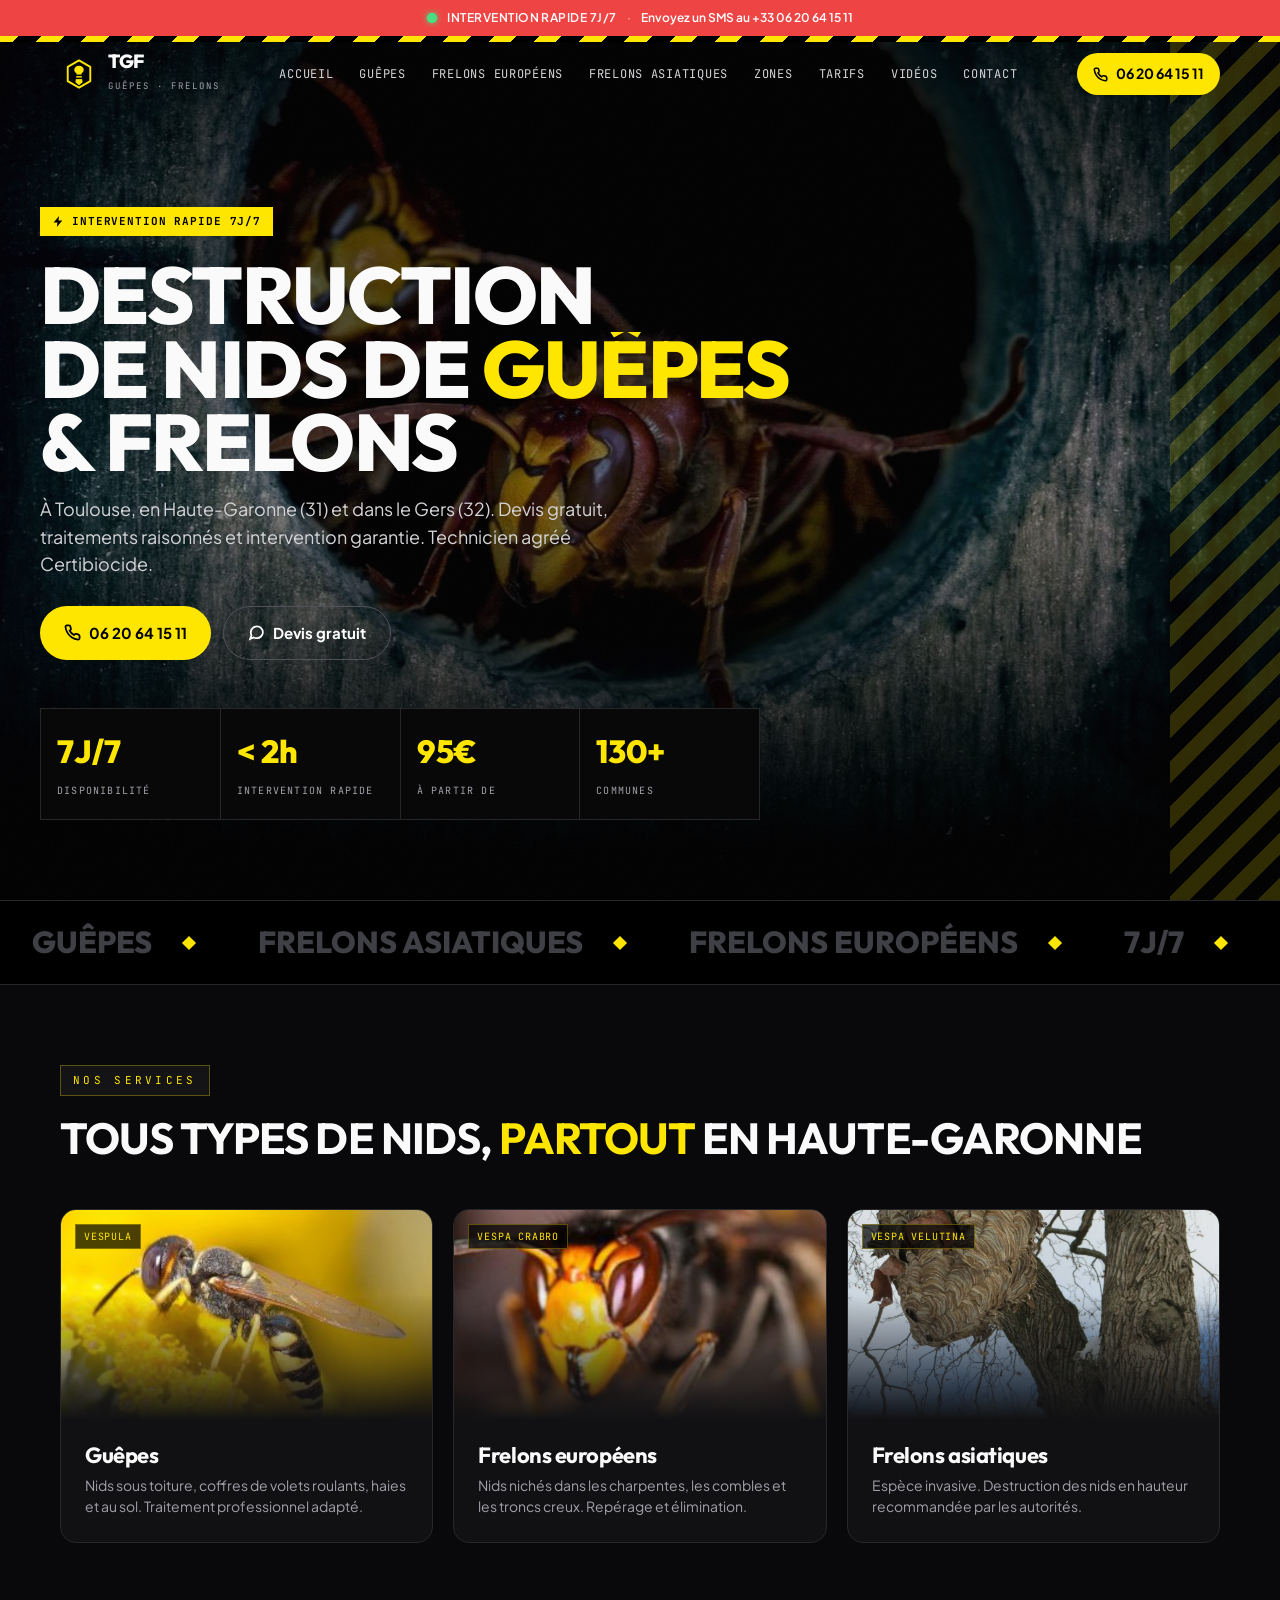
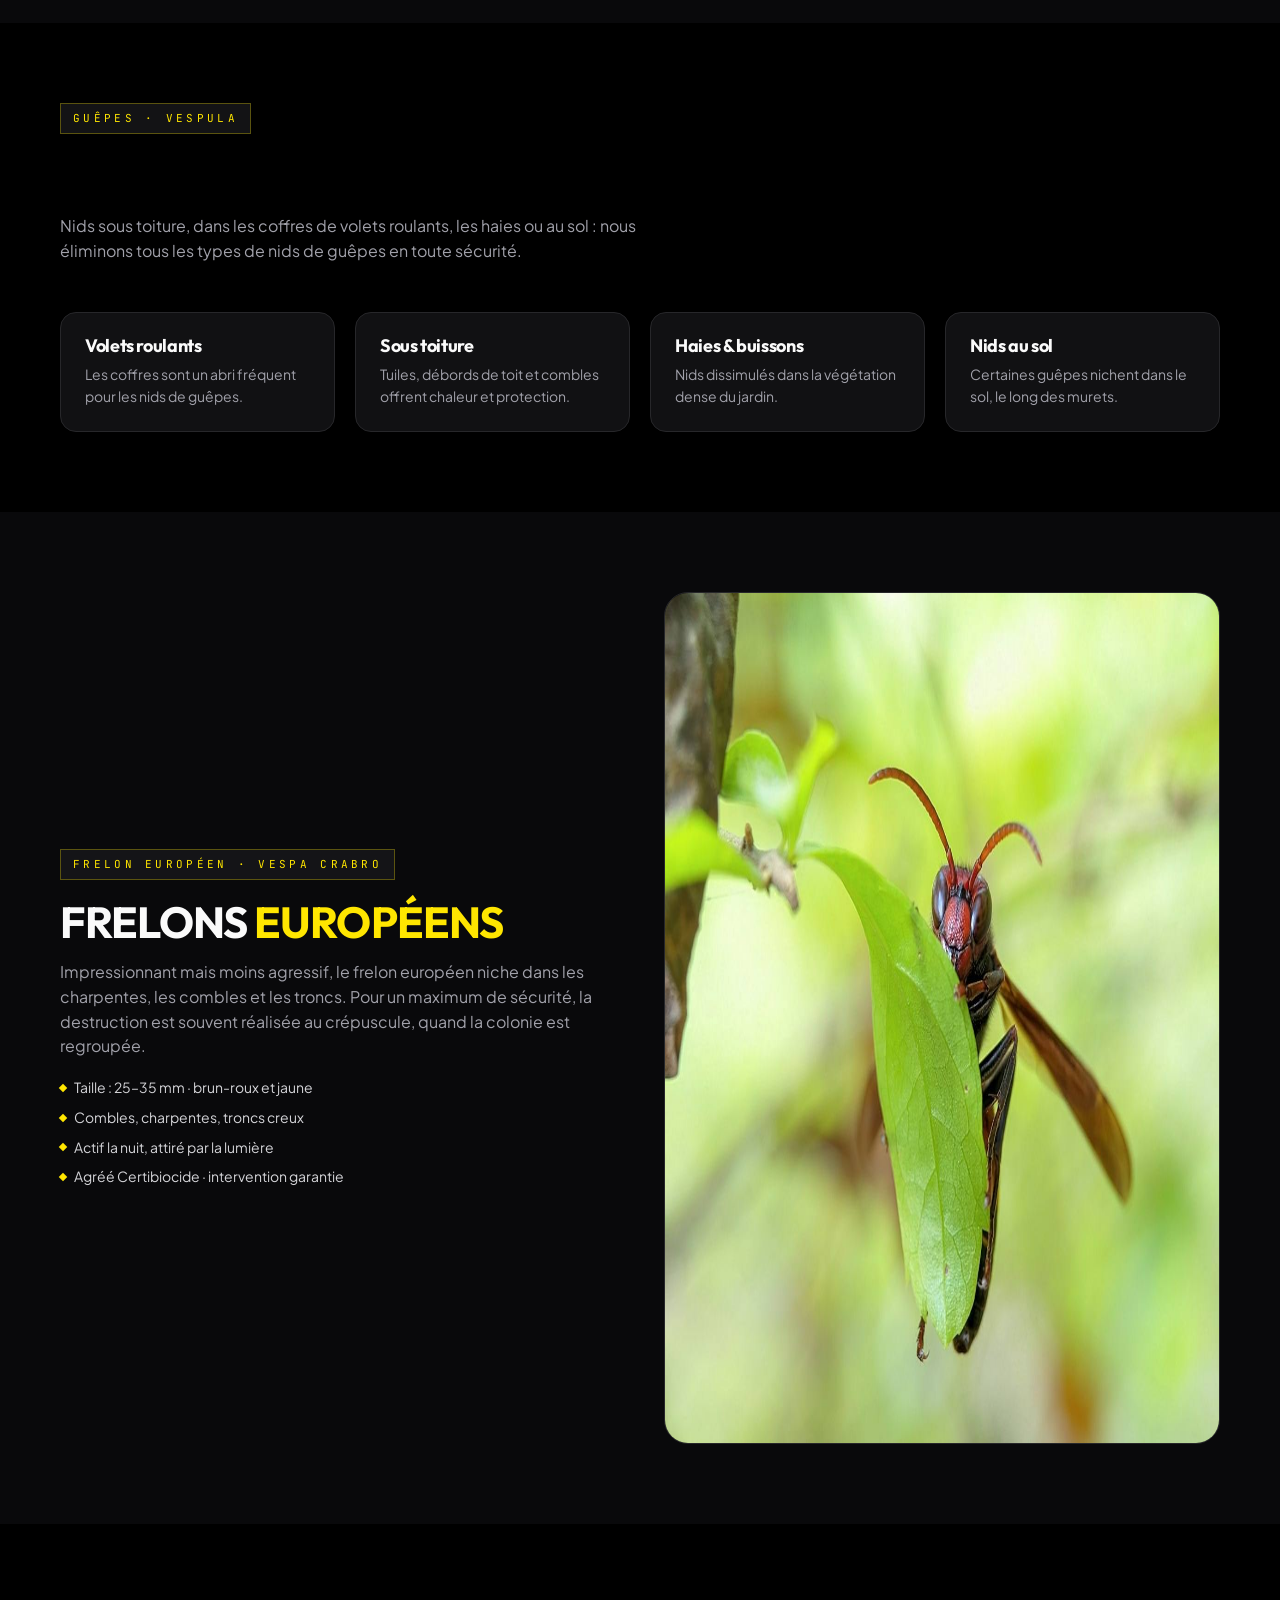
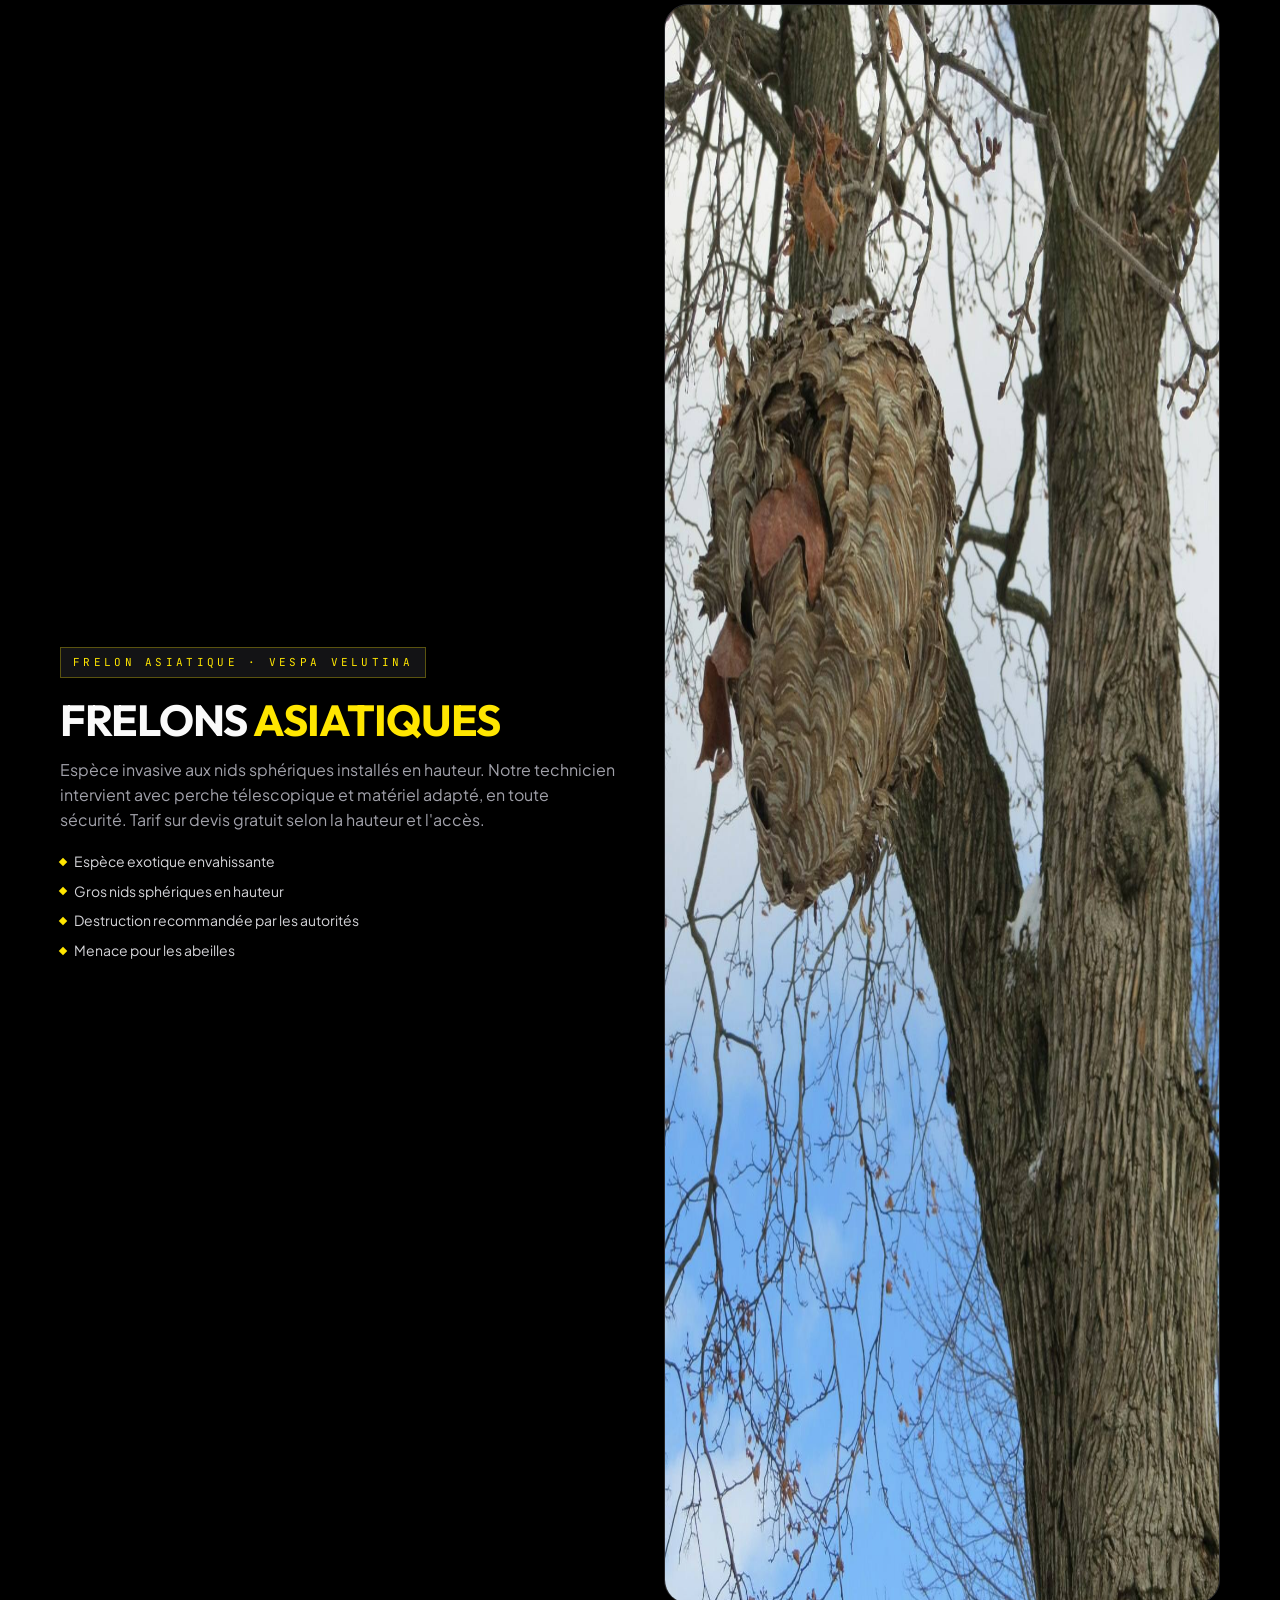
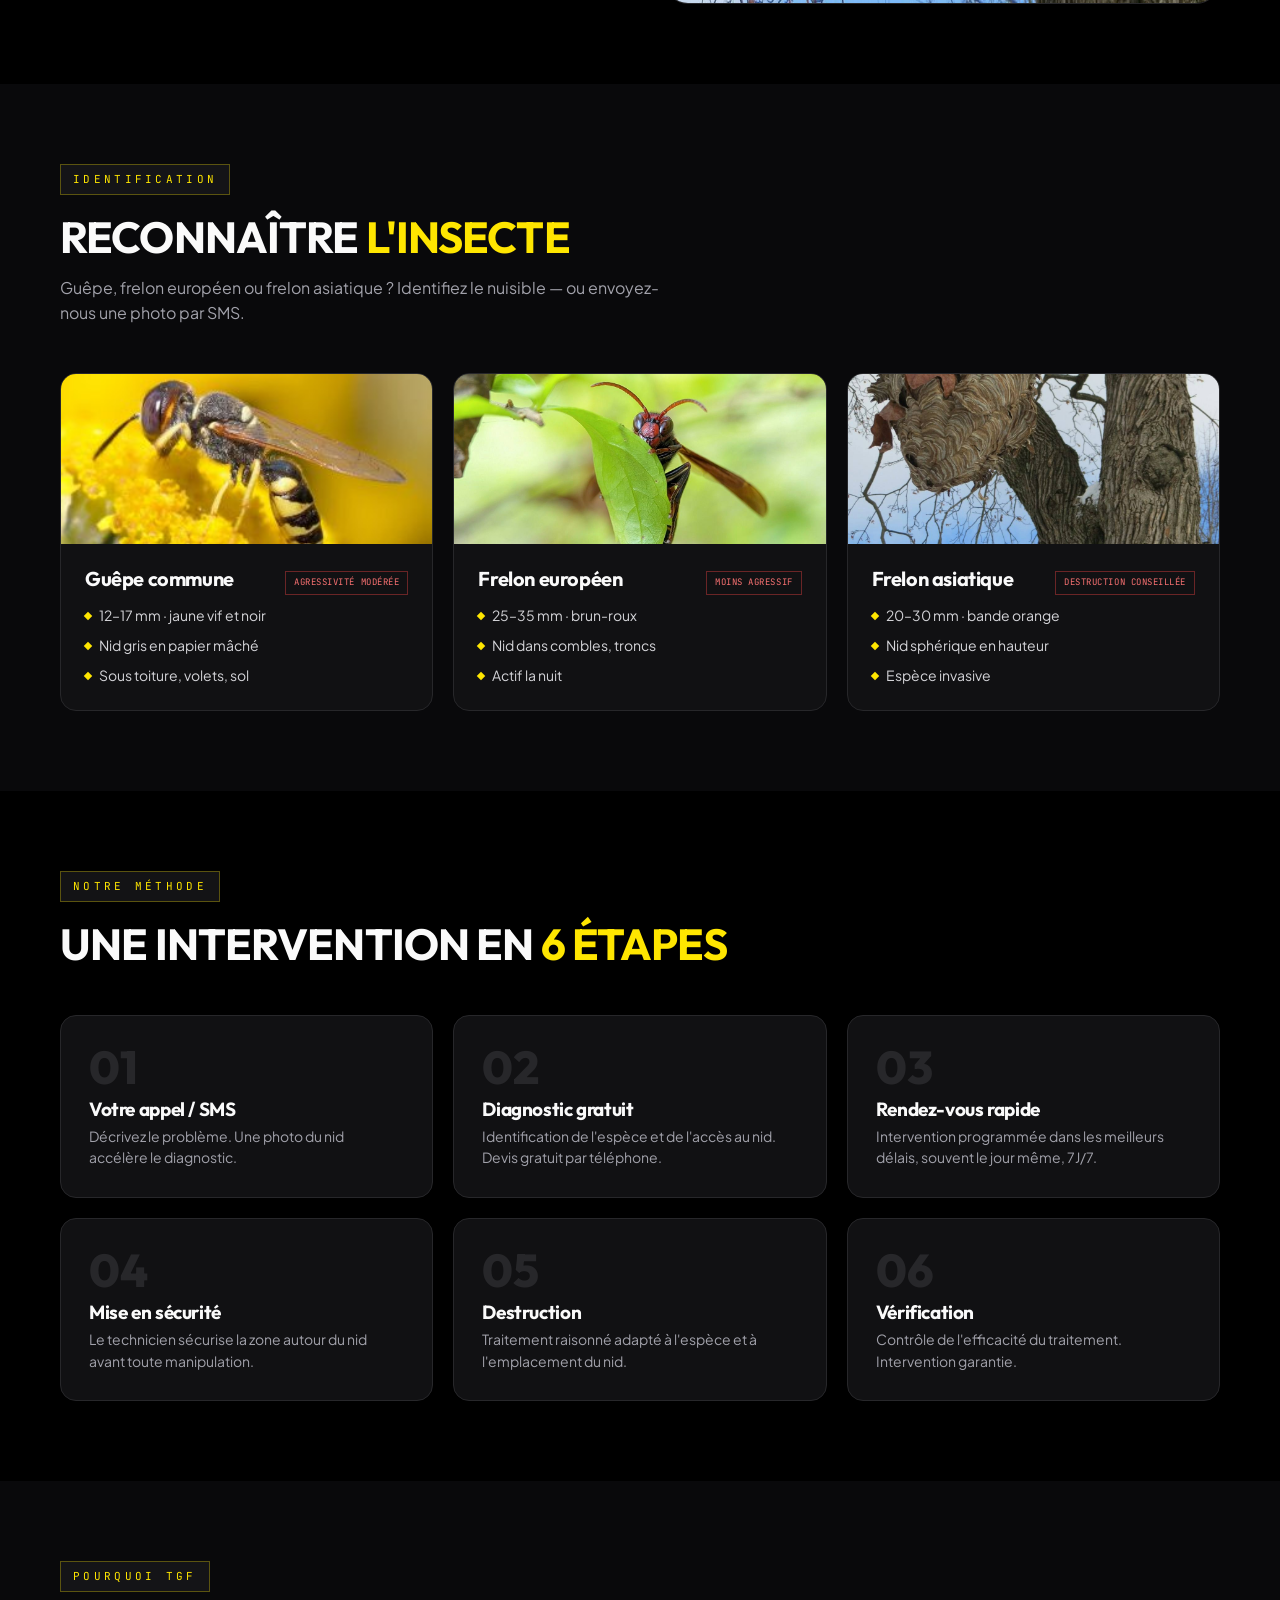
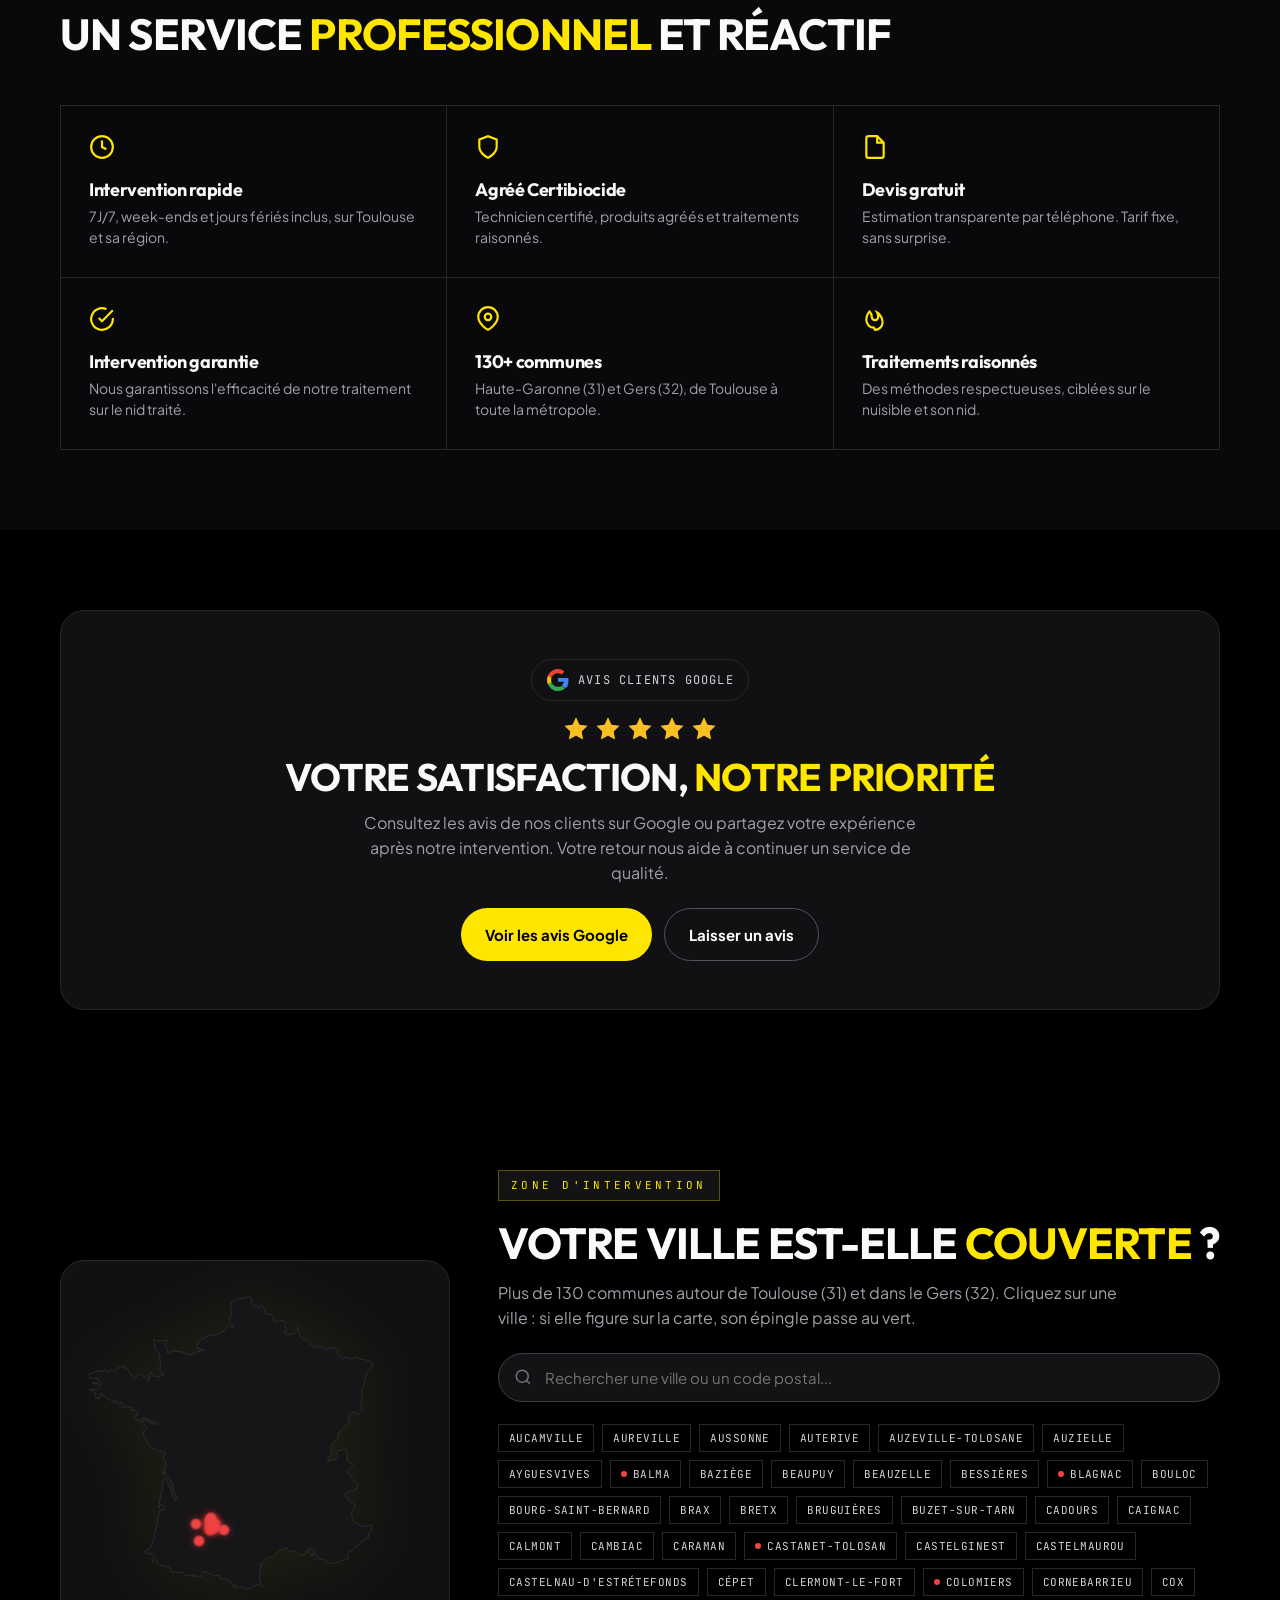
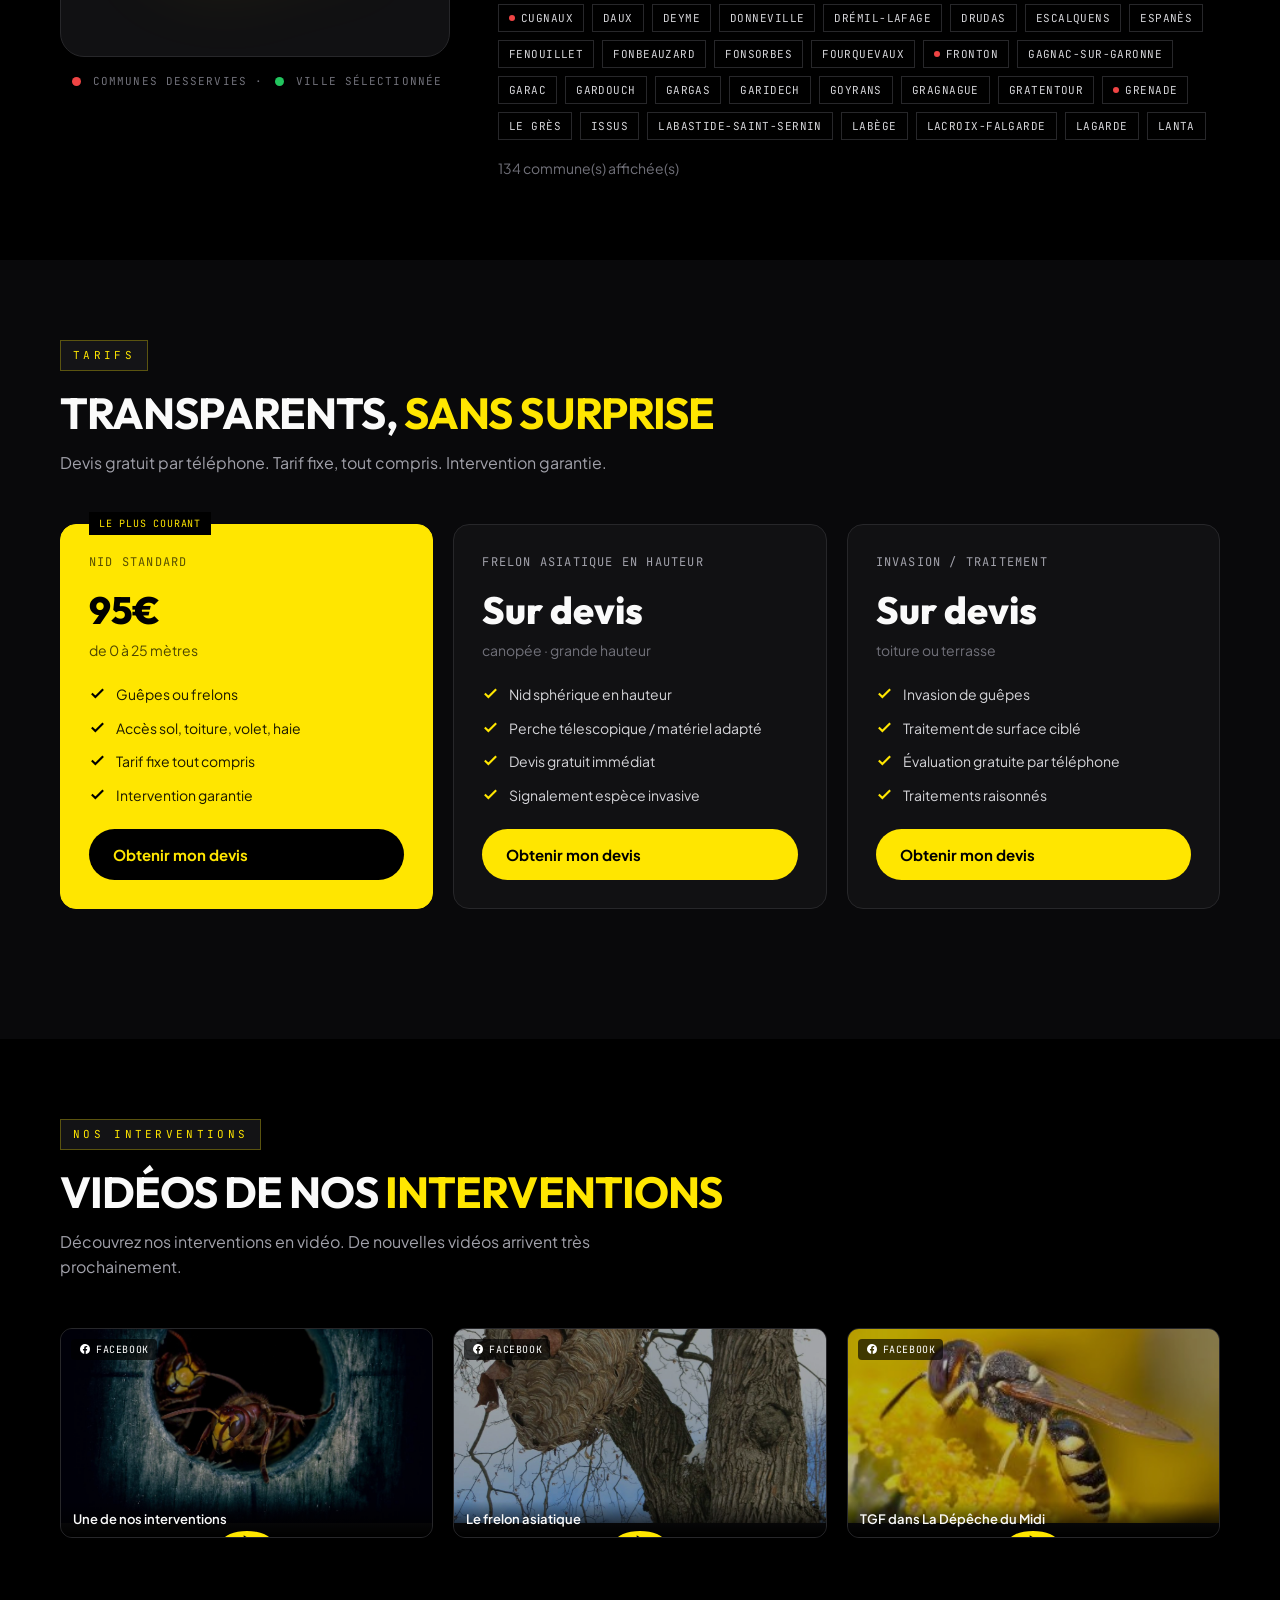
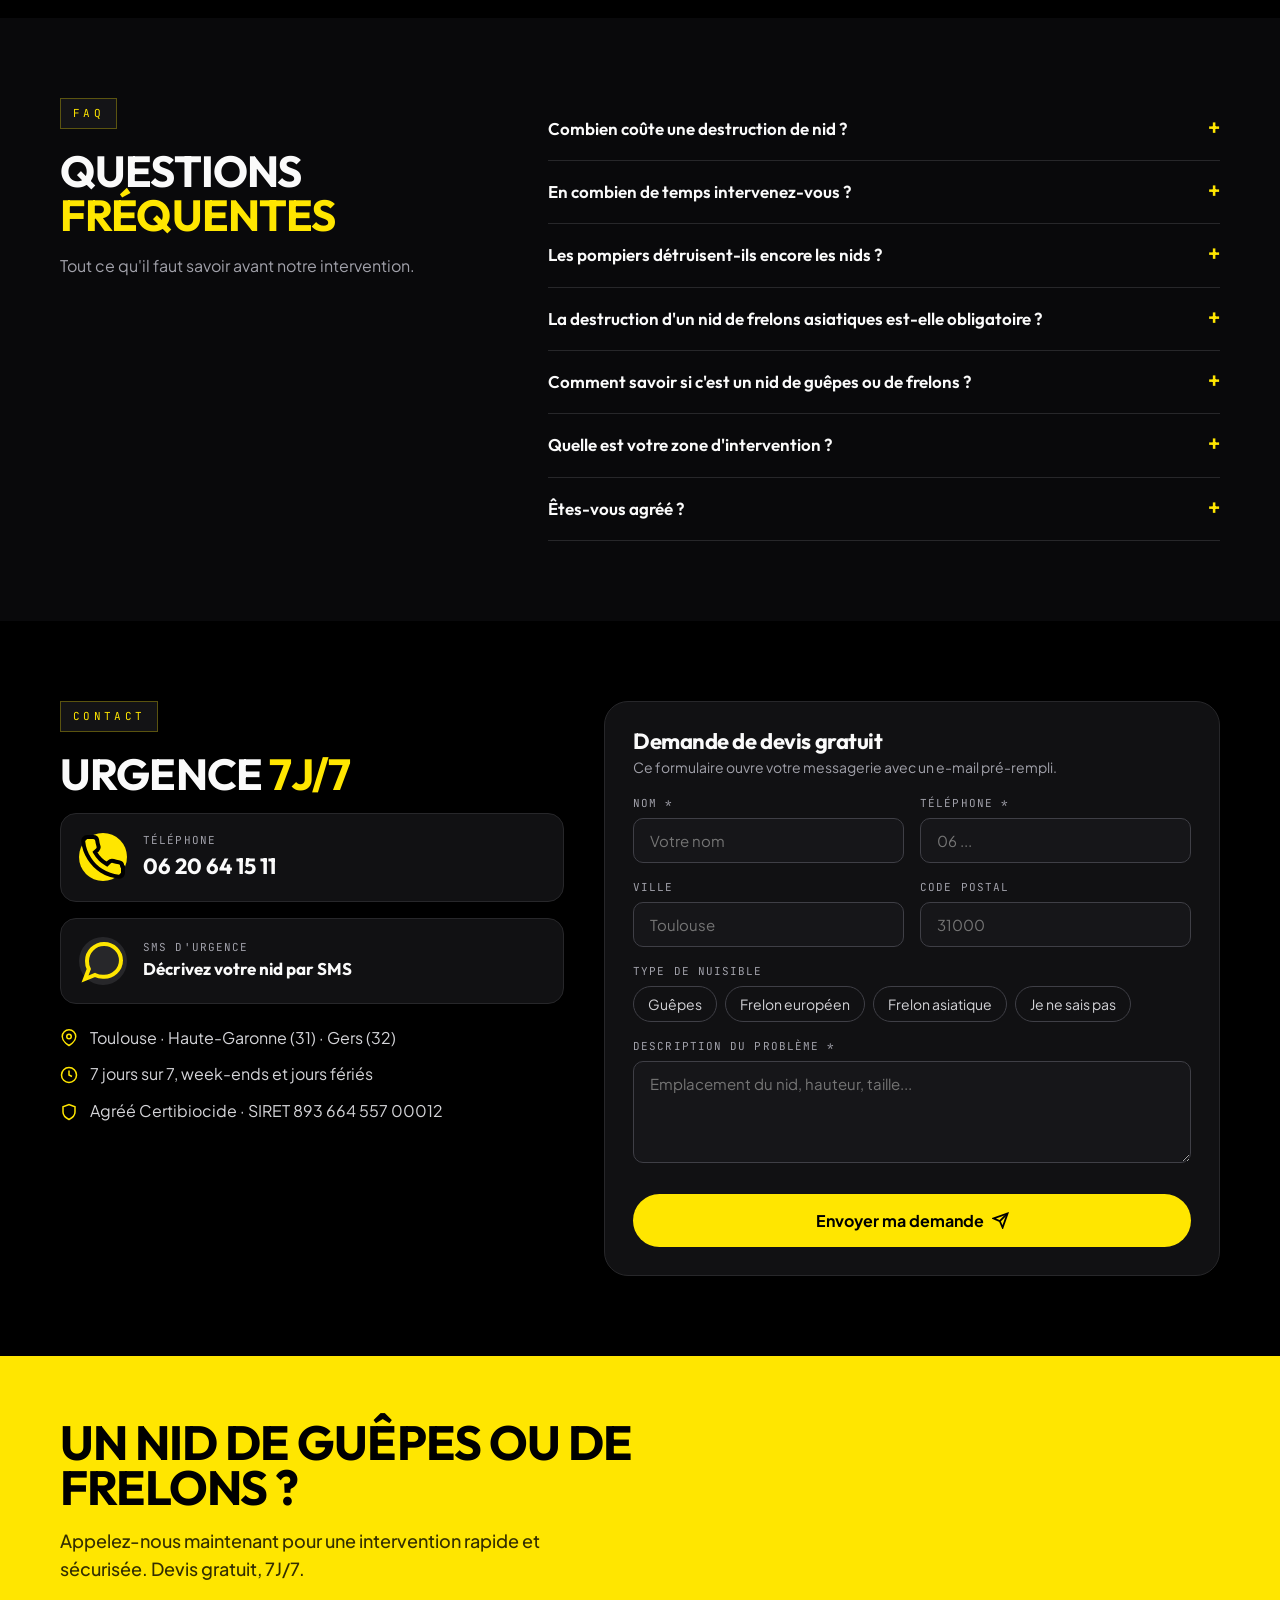
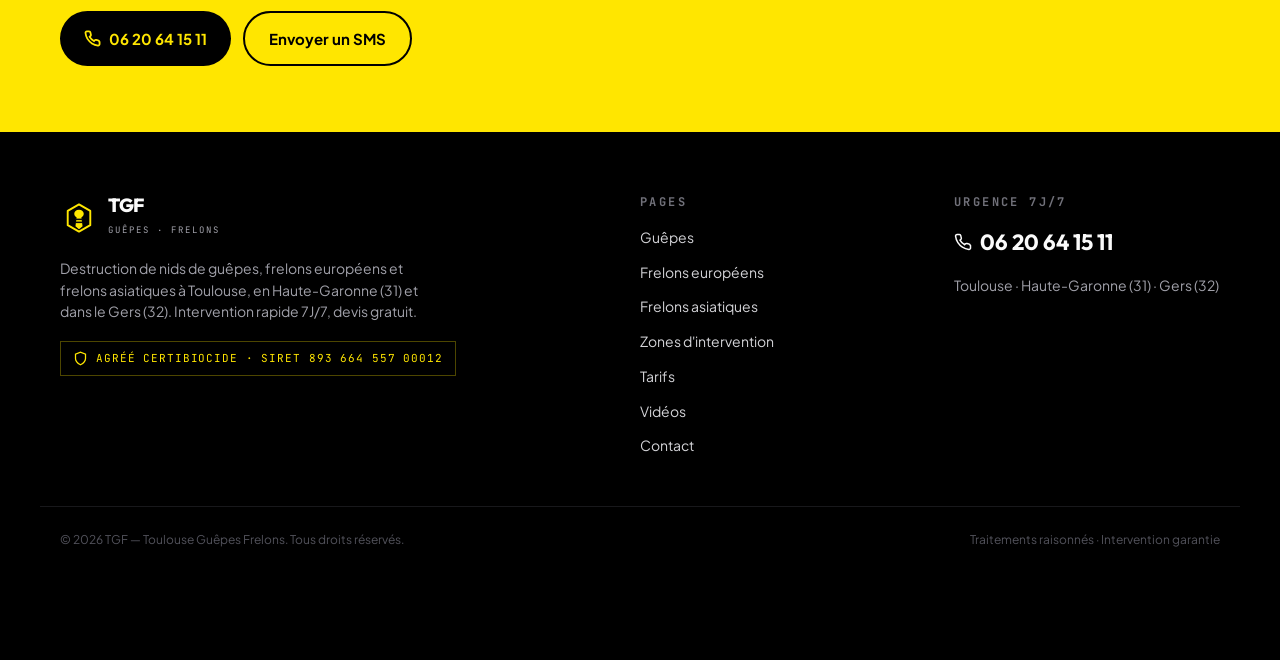
==== commit 763f68c2: "Les 4 demandes sont en place et vérifiées sur le site statique : **1. E-mail du formulaire** → conne" ====
--- a/frontend/public/tgf/index.html
+++ b/frontend/public/tgf/index.html
@@ -205,6 +205,28 @@
   </div>
 </section>
 
+<!-- Avis Google -->
+<section class="section reviews" id="avis">
+  <div class="container">
+    <div class="revbox reveal">
+      <span class="gbadge"><svg viewBox="0 0 48 48" width="24" height="24"><path fill="#4285F4" d="M45 24c0-1.6-.1-2.8-.4-4H24v7.6h12c-.2 1.9-1.6 4.8-4.5 6.7l6.5 5C42.1 41.4 45 33.4 45 24Z"/><path fill="#34A853" d="M24 46c5.9 0 10.8-1.9 14.5-5.3l-6.5-5c-1.8 1.2-4.2 2-8 2-6.1 0-11.3-4.1-13.1-9.6l-6.7 5.2C7.9 40.8 15.3 46 24 46Z"/><path fill="#FBBC05" d="M10.9 28.1c-.5-1.4-.7-2.8-.7-4.1s.3-2.8.7-4.1l-6.7-5.2C2.9 17.5 2 20.6 2 24s.9 6.5 2.2 9.3l6.7-5.2Z"/><path fill="#EA4335" d="M24 10.4c3.4 0 5.7 1.5 7 2.7l5.7-5.6C33.3 4.2 29.4 2 24 2 15.3 2 7.9 7.2 4.2 14.7l6.7 5.2C12.7 14.5 17.9 10.4 24 10.4Z"/></svg> Avis clients Google</span>
+      <div class="stars" aria-hidden="true">
+        <svg viewBox="0 0 24 24" fill="currentColor"><path d="M12 2l3 6.3 6.9 1-5 4.9 1.2 6.8L12 17.8 5.9 21l1.2-6.8-5-4.9 6.9-1z"/></svg>
+        <svg viewBox="0 0 24 24" fill="currentColor"><path d="M12 2l3 6.3 6.9 1-5 4.9 1.2 6.8L12 17.8 5.9 21l1.2-6.8-5-4.9 6.9-1z"/></svg>
+        <svg viewBox="0 0 24 24" fill="currentColor"><path d="M12 2l3 6.3 6.9 1-5 4.9 1.2 6.8L12 17.8 5.9 21l1.2-6.8-5-4.9 6.9-1z"/></svg>
+        <svg viewBox="0 0 24 24" fill="currentColor"><path d="M12 2l3 6.3 6.9 1-5 4.9 1.2 6.8L12 17.8 5.9 21l1.2-6.8-5-4.9 6.9-1z"/></svg>
+        <svg viewBox="0 0 24 24" fill="currentColor"><path d="M12 2l3 6.3 6.9 1-5 4.9 1.2 6.8L12 17.8 5.9 21l1.2-6.8-5-4.9 6.9-1z"/></svg>
+      </div>
+      <h2 style="font-size:clamp(1.4rem,4vw,2.4rem);text-transform:uppercase">Votre satisfaction, <span class="voltage">notre priorité</span></h2>
+      <p style="color:var(--muted);max-width:560px">Consultez les avis de nos clients sur Google ou partagez votre expérience après notre intervention. Votre retour nous aide à continuer un service de qualité.</p>
+      <div class="revbtns">
+        <a class="btn btn-primary" href="https://www.google.com/maps/search/?api=1&query=TGF+Toulouse+Gu%C3%AApes+Frelons" target="_blank" rel="noopener">Voir les avis Google</a>
+        <a class="btn btn-ghost" href="https://www.google.com/maps/search/?api=1&query=TGF+Toulouse+Gu%C3%AApes+Frelons" target="_blank" rel="noopener">Laisser un avis</a>
+      </div>
+    </div>
+  </div>
+</section>
+
 <!-- Zones -->
 <section class="section black" id="zones">
   <div class="container zone">
@@ -352,7 +374,7 @@
 </div>
 
 <!-- Video modal -->
-<div class="modal" id="videoModal"><button class="x" id="videoClose" aria-label="Fermer"><svg viewBox="0 0 24 24" width="30" height="30" fill="none" stroke="currentColor" stroke-width="2"><line x1="18" y1="6" x2="6" y2="18"/><line x1="6" y1="6" x2="18" y2="18"/></svg></button><div class="box" id="videoBox"></div></div>
+<div class="modal" id="videoModal"><button class="x" id="videoClose" aria-label="Fermer"><svg viewBox="0 0 24 24" width="30" height="30" fill="none" stroke="currentColor" stroke-width="2"><line x1="18" y1="6" x2="6" y2="18"/><line x1="6" y1="6" x2="18" y2="18"/></svg></button><div class="vcol"><div class="box" id="videoBox"></div><a class="vfallback" id="videoFallback" target="_blank" rel="noopener">Si la vidéo ne s'affiche pas, ouvrez-la sur Facebook ↗</a></div></div>
 
 <script src="assets/france-data.js"></script>
 <script src="assets/app.js"></script>
--- a/frontend/public/tgf/assets/style.css
+++ b/frontend/public/tgf/assets/style.css
@@ -195,13 +195,16 @@
 .badge-top{position:absolute;top:-13px;left:28px;background:#000;color:var(--voltage);font-family:"JetBrains Mono";font-size:10px;text-transform:uppercase;letter-spacing:.08em;padding:4px 10px}
 
 /* ---------- Videos ---------- */
-.vids{display:grid;grid-template-columns:repeat(4,1fr);gap:20px}
+.vids{display:grid;grid-template-columns:repeat(3,1fr);gap:20px}
 .vid{position:relative;aspect-ratio:16/9;border:1px solid var(--border);background:var(--card);border-radius:12px;overflow:hidden;display:flex;align-items:center;justify-content:center;flex-direction:column;gap:8px;transition:border-color .3s}
 .vid:hover{border-color:rgba(255,230,0,.5)}
 .vid .hz{position:absolute;inset:0;opacity:.12}
 .vid .play{width:48px;height:48px;border-radius:50%;background:var(--voltage);color:#000;display:flex;align-items:center;justify-content:center;z-index:2}
 .vid small{font-family:"JetBrains Mono";font-size:10px;text-transform:uppercase;letter-spacing:.08em;color:var(--voltage);z-index:2}
 .vid .cap{position:absolute;left:0;right:0;bottom:0;padding:10px 12px;background:linear-gradient(to top,#000,transparent);font-size:13px;font-weight:600;text-align:left}
+.vid .fbtag{position:absolute;top:10px;left:10px;display:inline-flex;align-items:center;gap:5px;z-index:2;background:rgba(0,0,0,.65);color:#fff;font-family:"JetBrains Mono";font-size:10px;text-transform:uppercase;letter-spacing:.06em;padding:4px 8px;border-radius:4px}
+.vid img{filter:brightness(.72);transition:filter .3s,transform .7s}
+.vid:hover img{filter:brightness(.9);transform:scale(1.06)}
 
 /* ---------- FAQ ---------- */
 .faqwrap{display:grid;grid-template-columns:.8fr 1.2fr;gap:40px}
@@ -267,8 +270,10 @@
 /* ---------- Modal ---------- */
 .modal{position:fixed;inset:0;z-index:70;background:rgba(0,0,0,.9);display:none;align-items:center;justify-content:center;padding:16px}
 .modal.open{display:flex}
-.modal .box{width:100%;max-width:900px;aspect-ratio:16/9}
-.modal iframe{width:100%;height:100%;border:0;border-radius:12px}
+.vcol{width:100%;max-width:900px}
+.ratio{position:relative;width:100%;aspect-ratio:16/9;background:#000;border-radius:12px;overflow:hidden}
+.ratio iframe{position:absolute;inset:0;width:100%;height:100%;border:0}
+.vfallback{display:block;text-align:center;color:#a1a1aa;font-size:13px;margin-top:12px}
 .modal .x{position:absolute;top:18px;right:18px;color:#fff}
 
 /* scrollbar */
@@ -293,6 +298,14 @@
   .form .row{grid-template-columns:1fr}
   .announce .label{font-size:11px}
 }
+/* Reviews band */
+.reviews{background:#000}
+.revbox{border:1px solid var(--border);background:var(--card);border-radius:24px;padding:48px 32px;text-align:center;display:flex;flex-direction:column;align-items:center;gap:14px}
+.gbadge{display:inline-flex;align-items:center;gap:8px;font-family:"JetBrains Mono";font-size:12px;text-transform:uppercase;letter-spacing:.1em;color:#d4d4d8;border:1px solid var(--border);padding:8px 14px;border-radius:999px}
+.stars{display:flex;gap:4px}
+.stars svg{width:28px;height:28px;color:#fbbf24}
+.revbtns{display:flex;flex-wrap:wrap;gap:12px;justify-content:center;margin-top:8px}
+
 @media(prefers-reduced-motion:reduce){
   *{animation:none!important;scroll-behavior:auto}
   .reveal{opacity:1;transform:none}
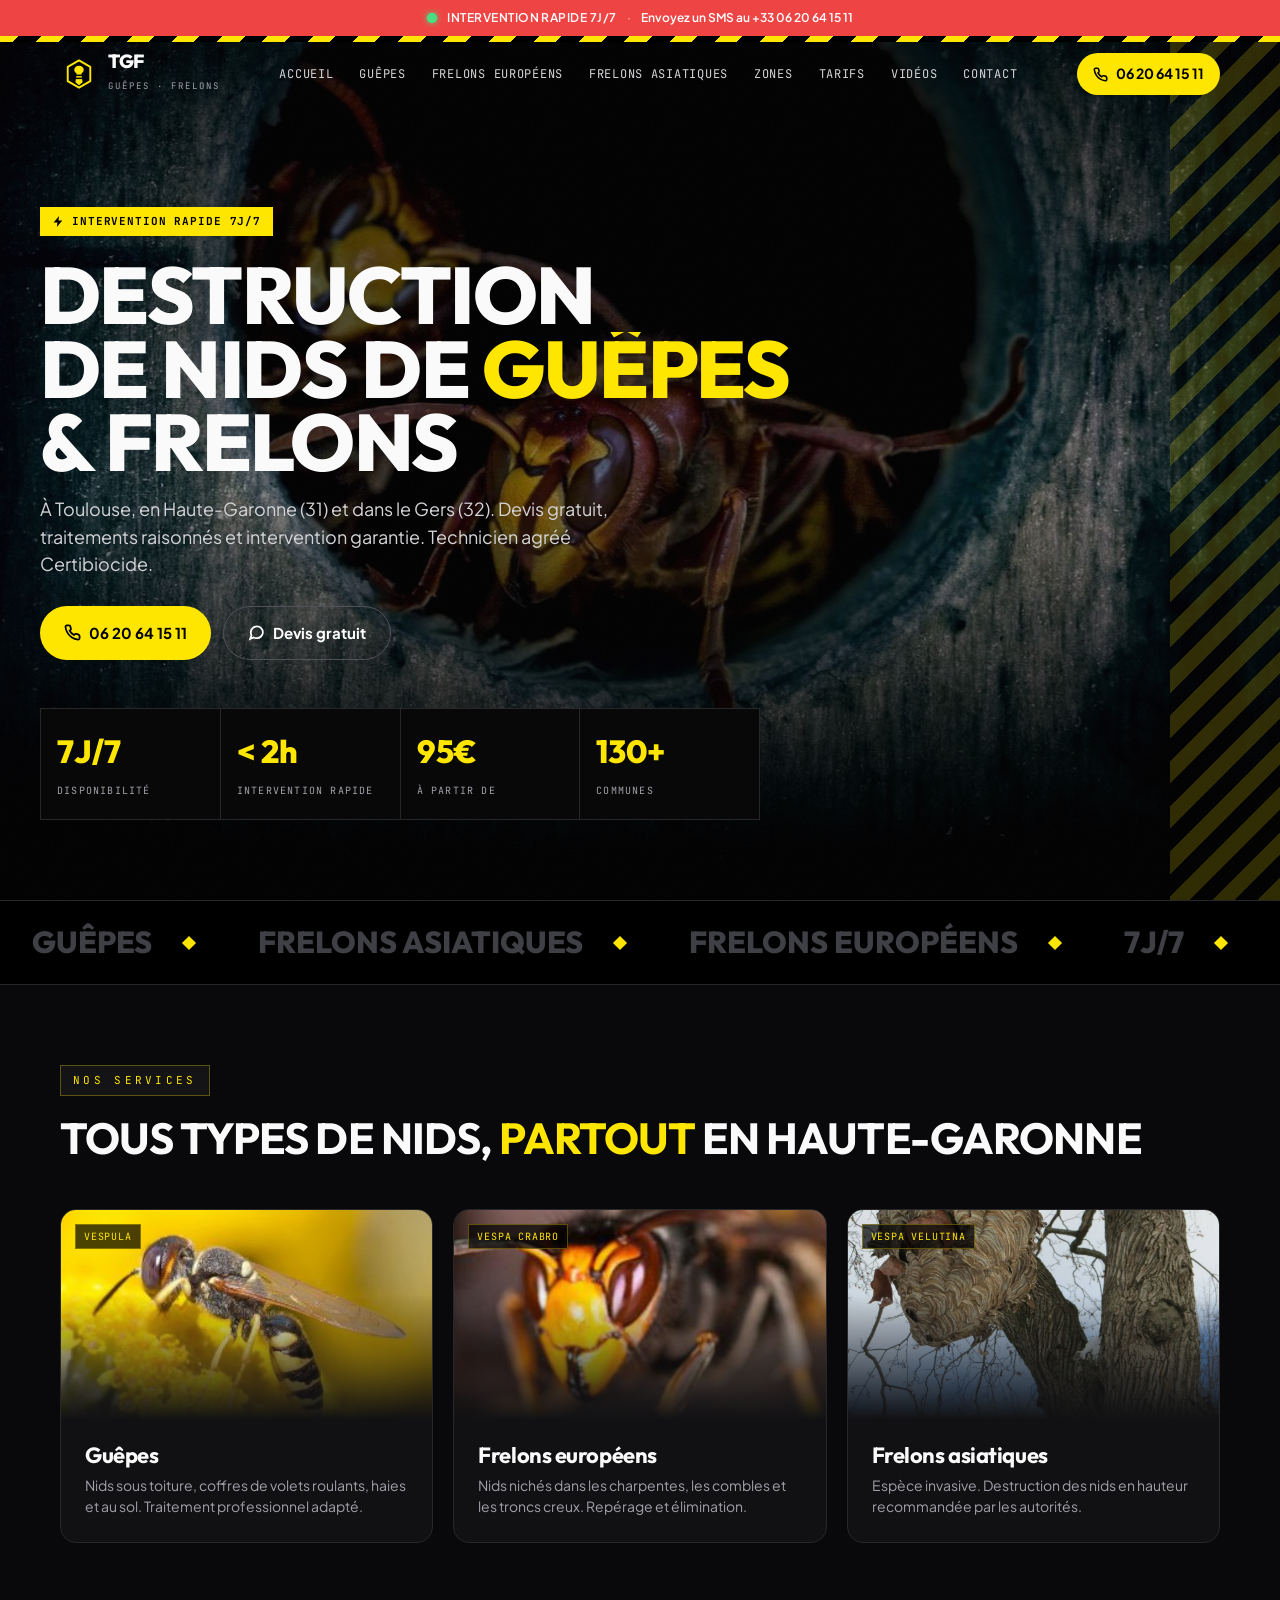
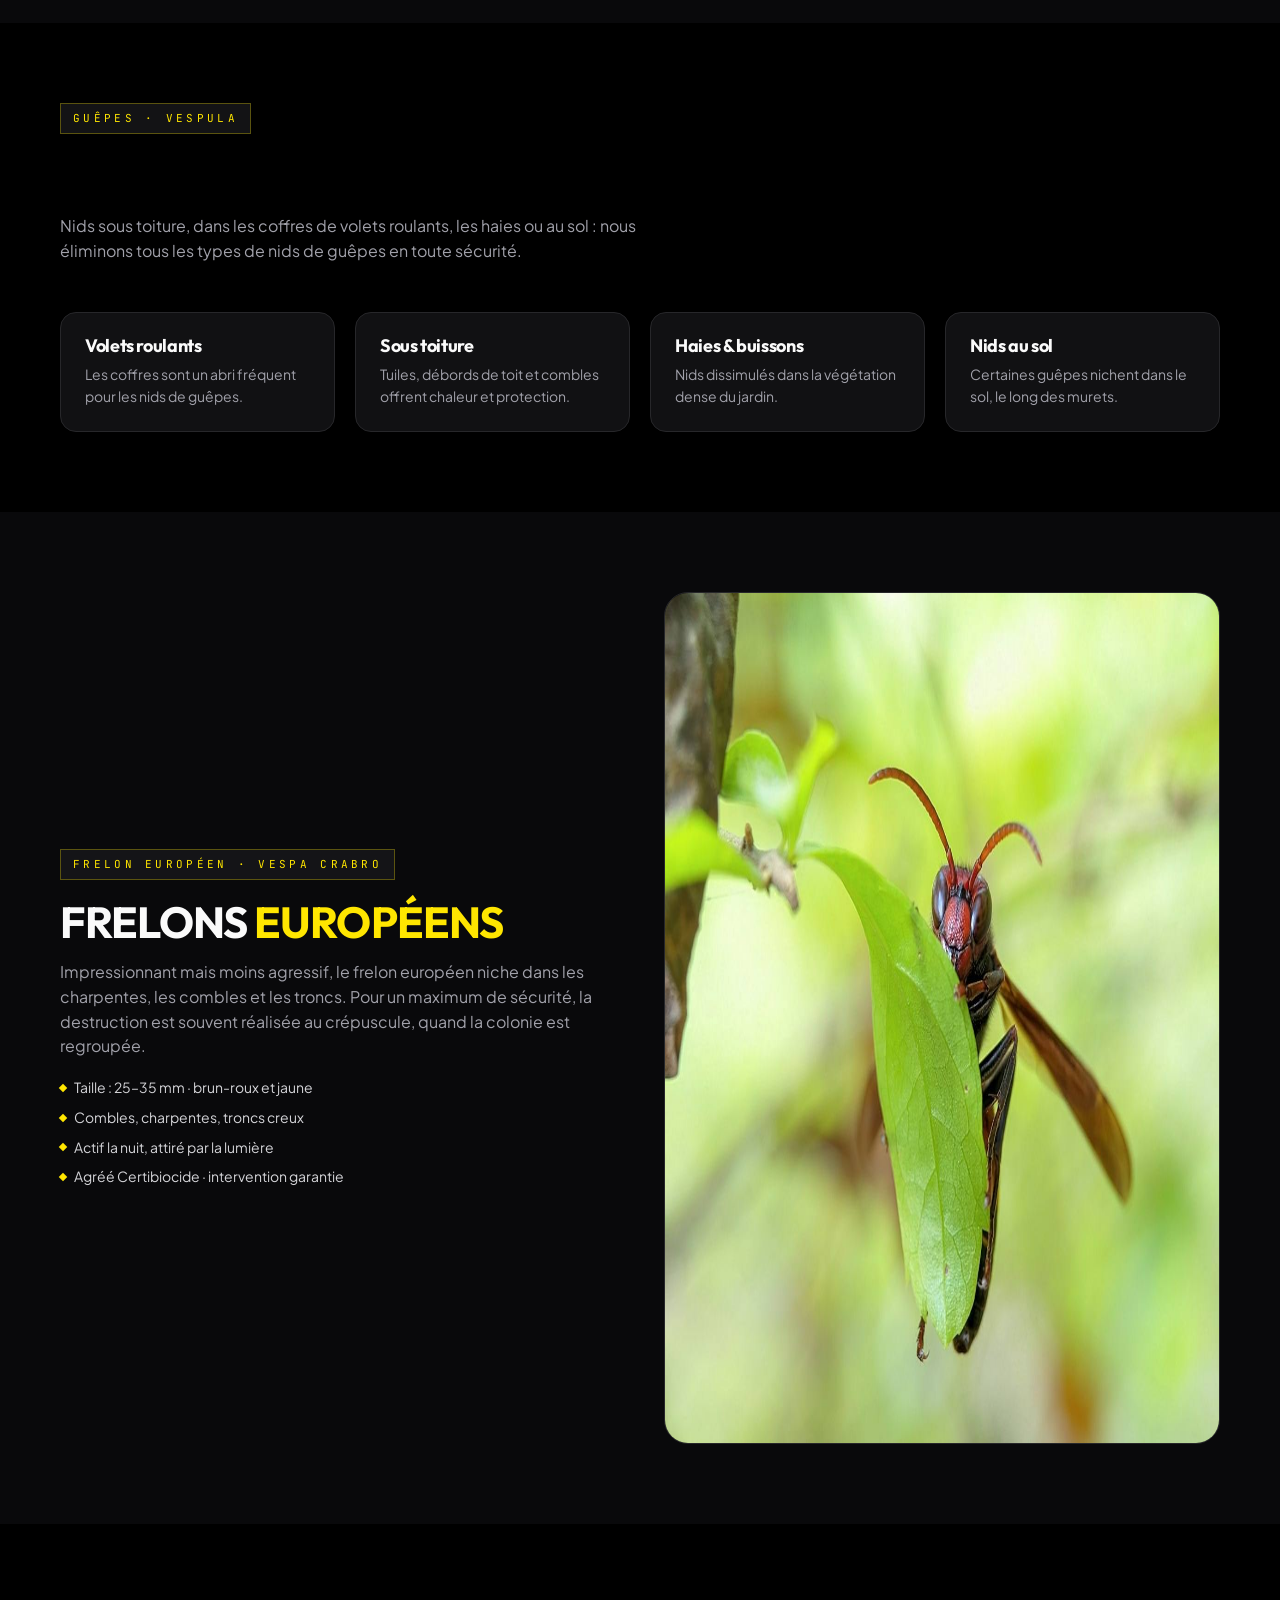
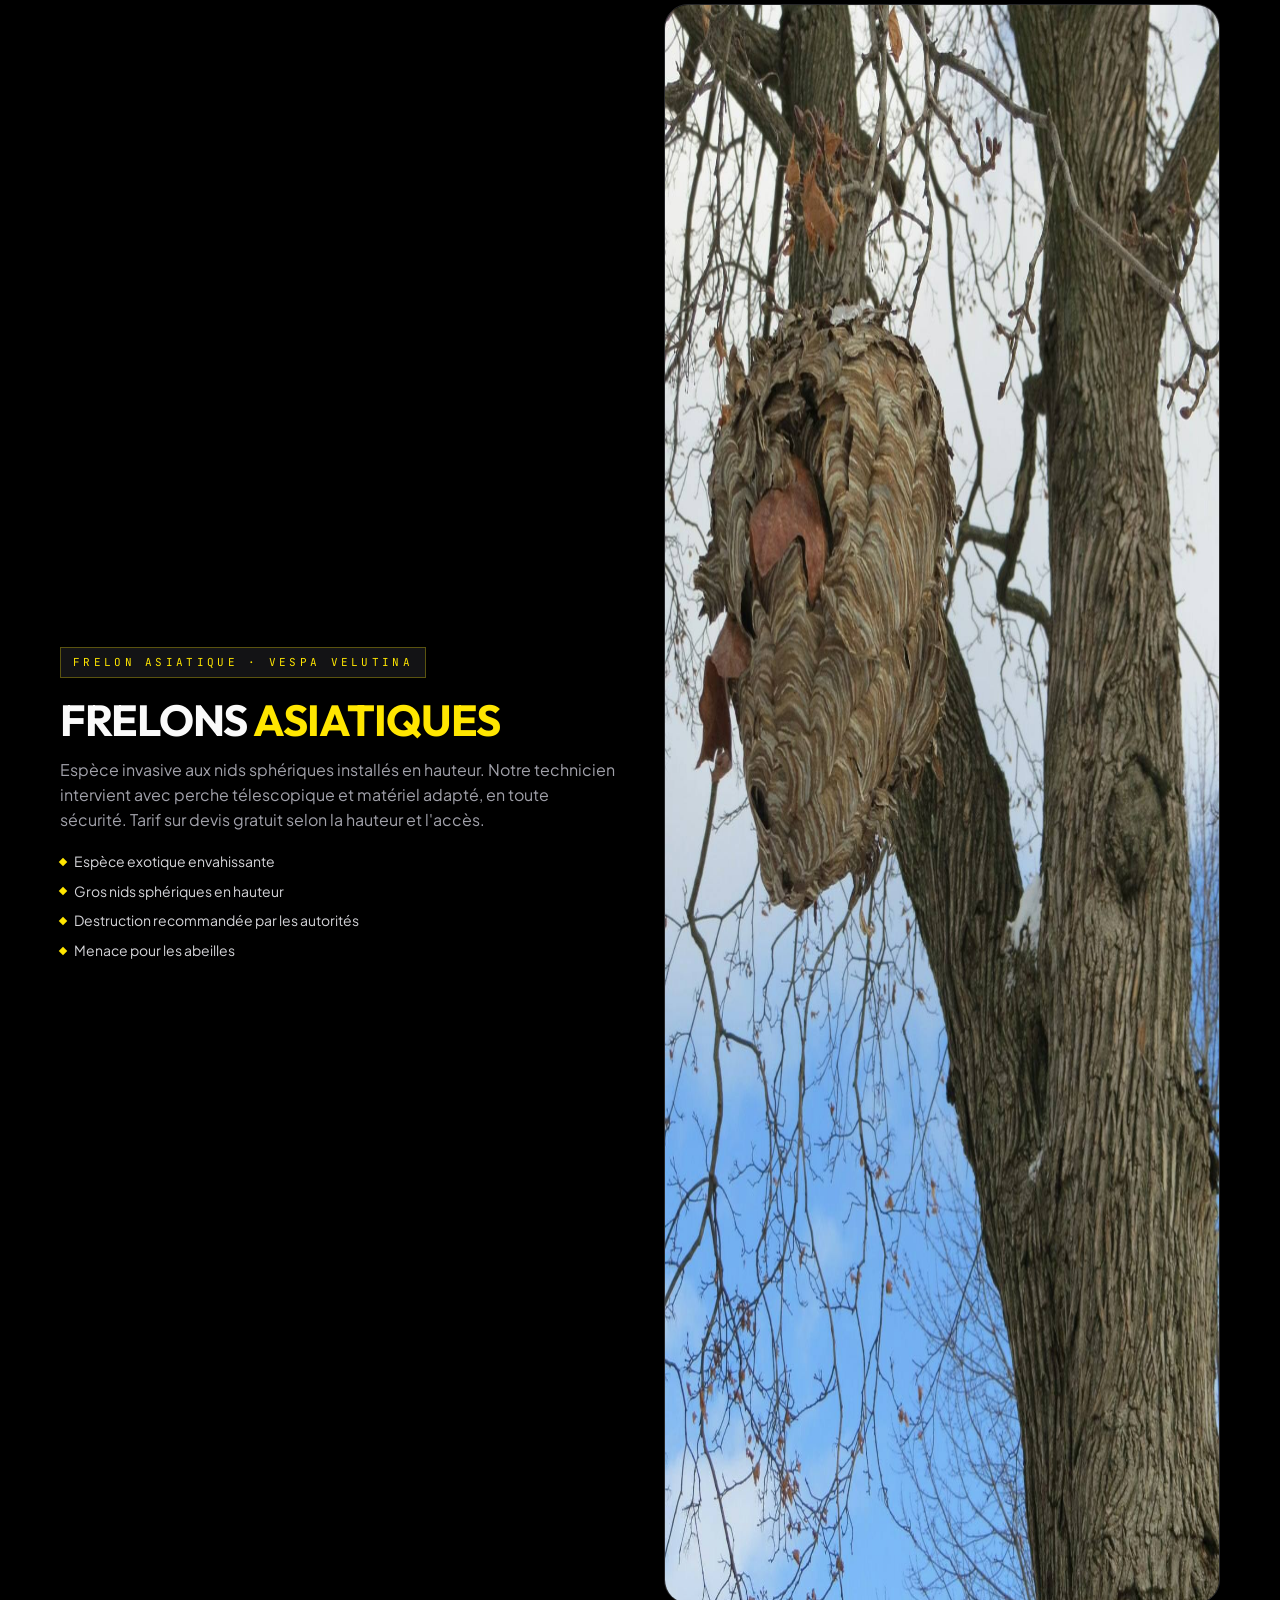
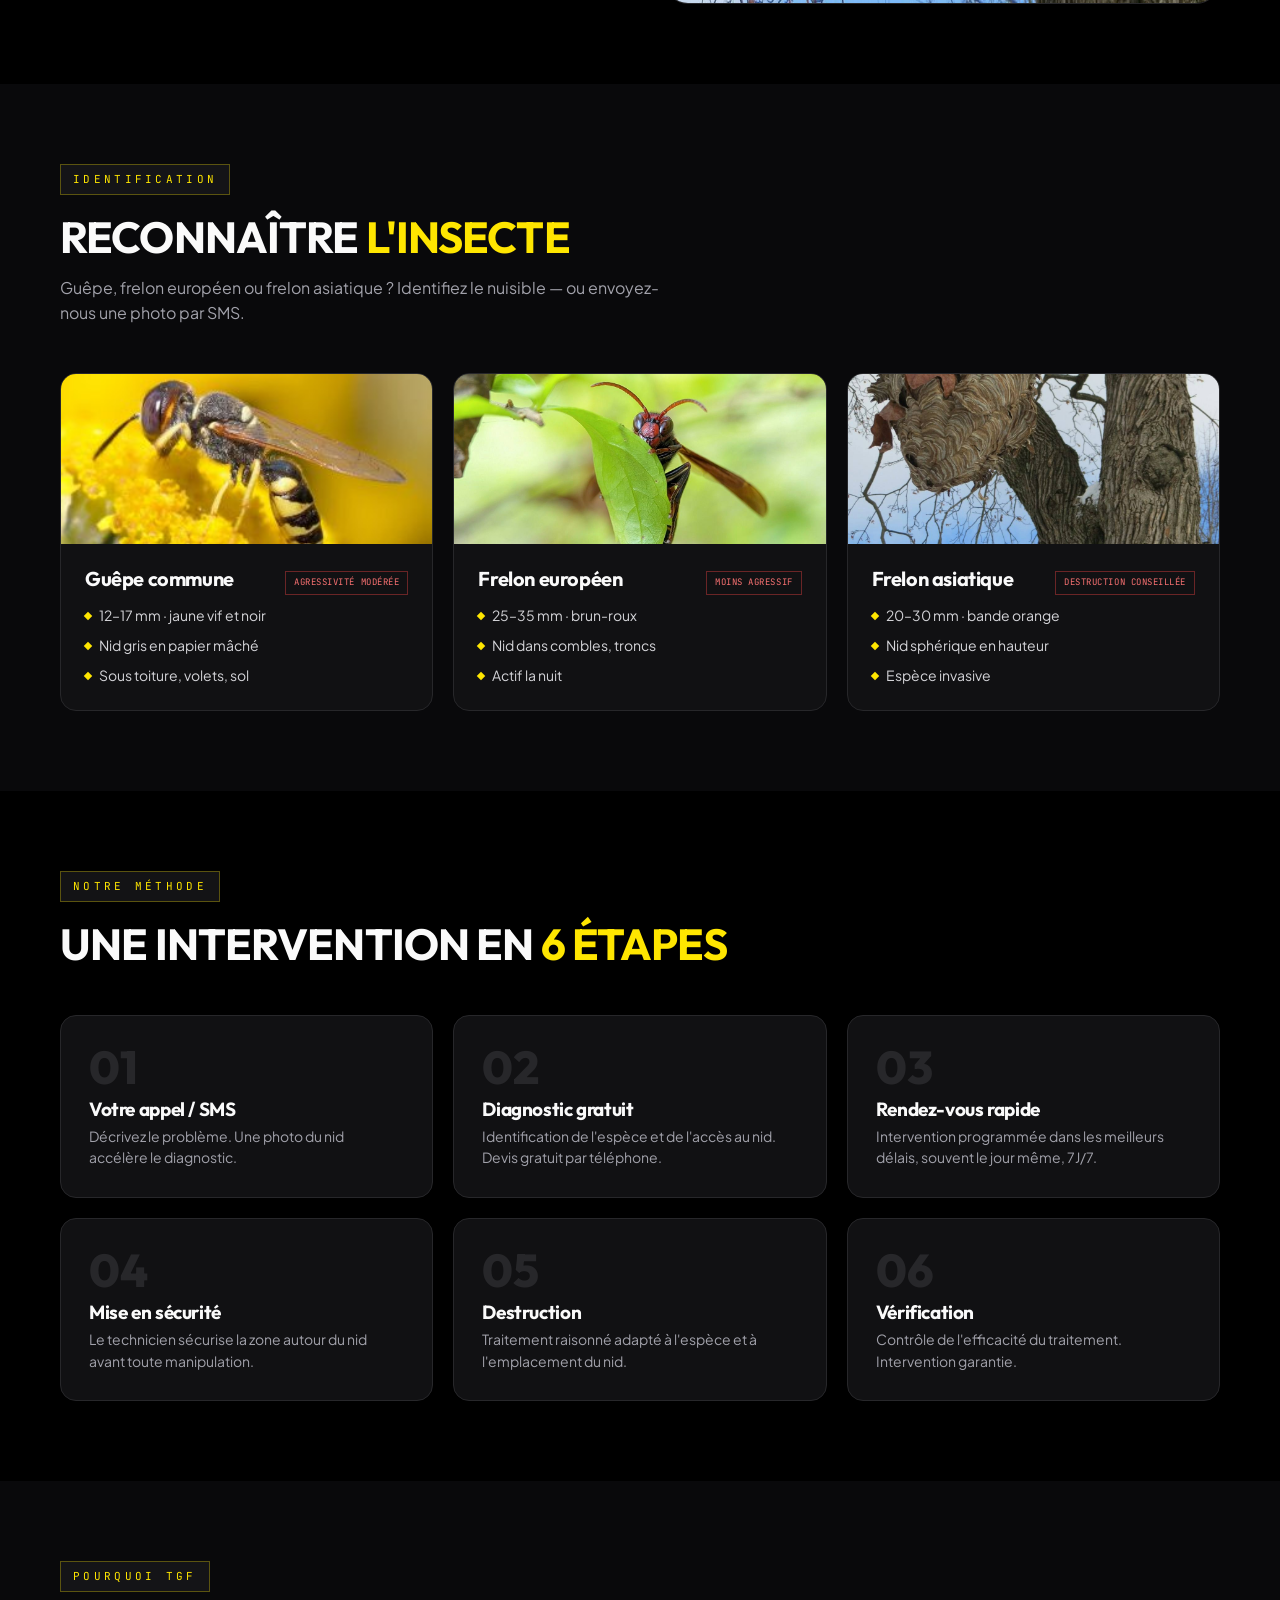
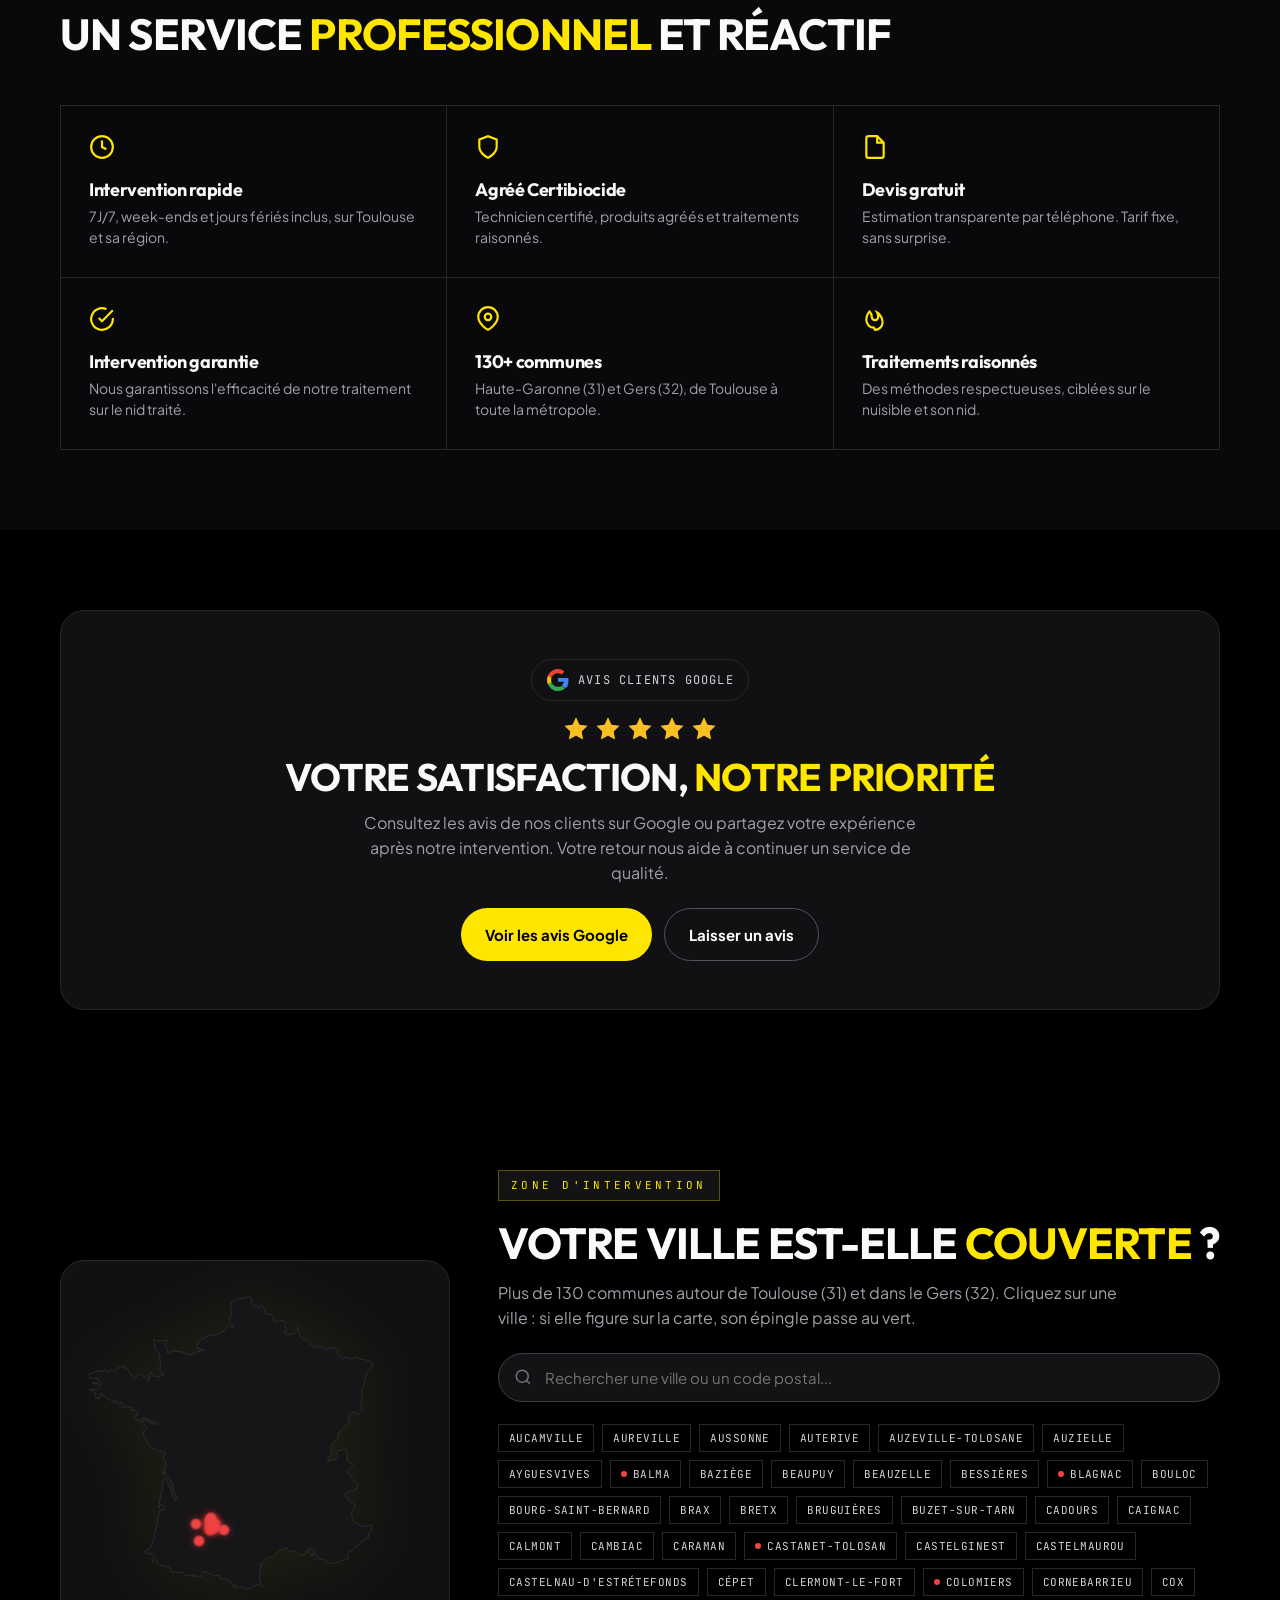
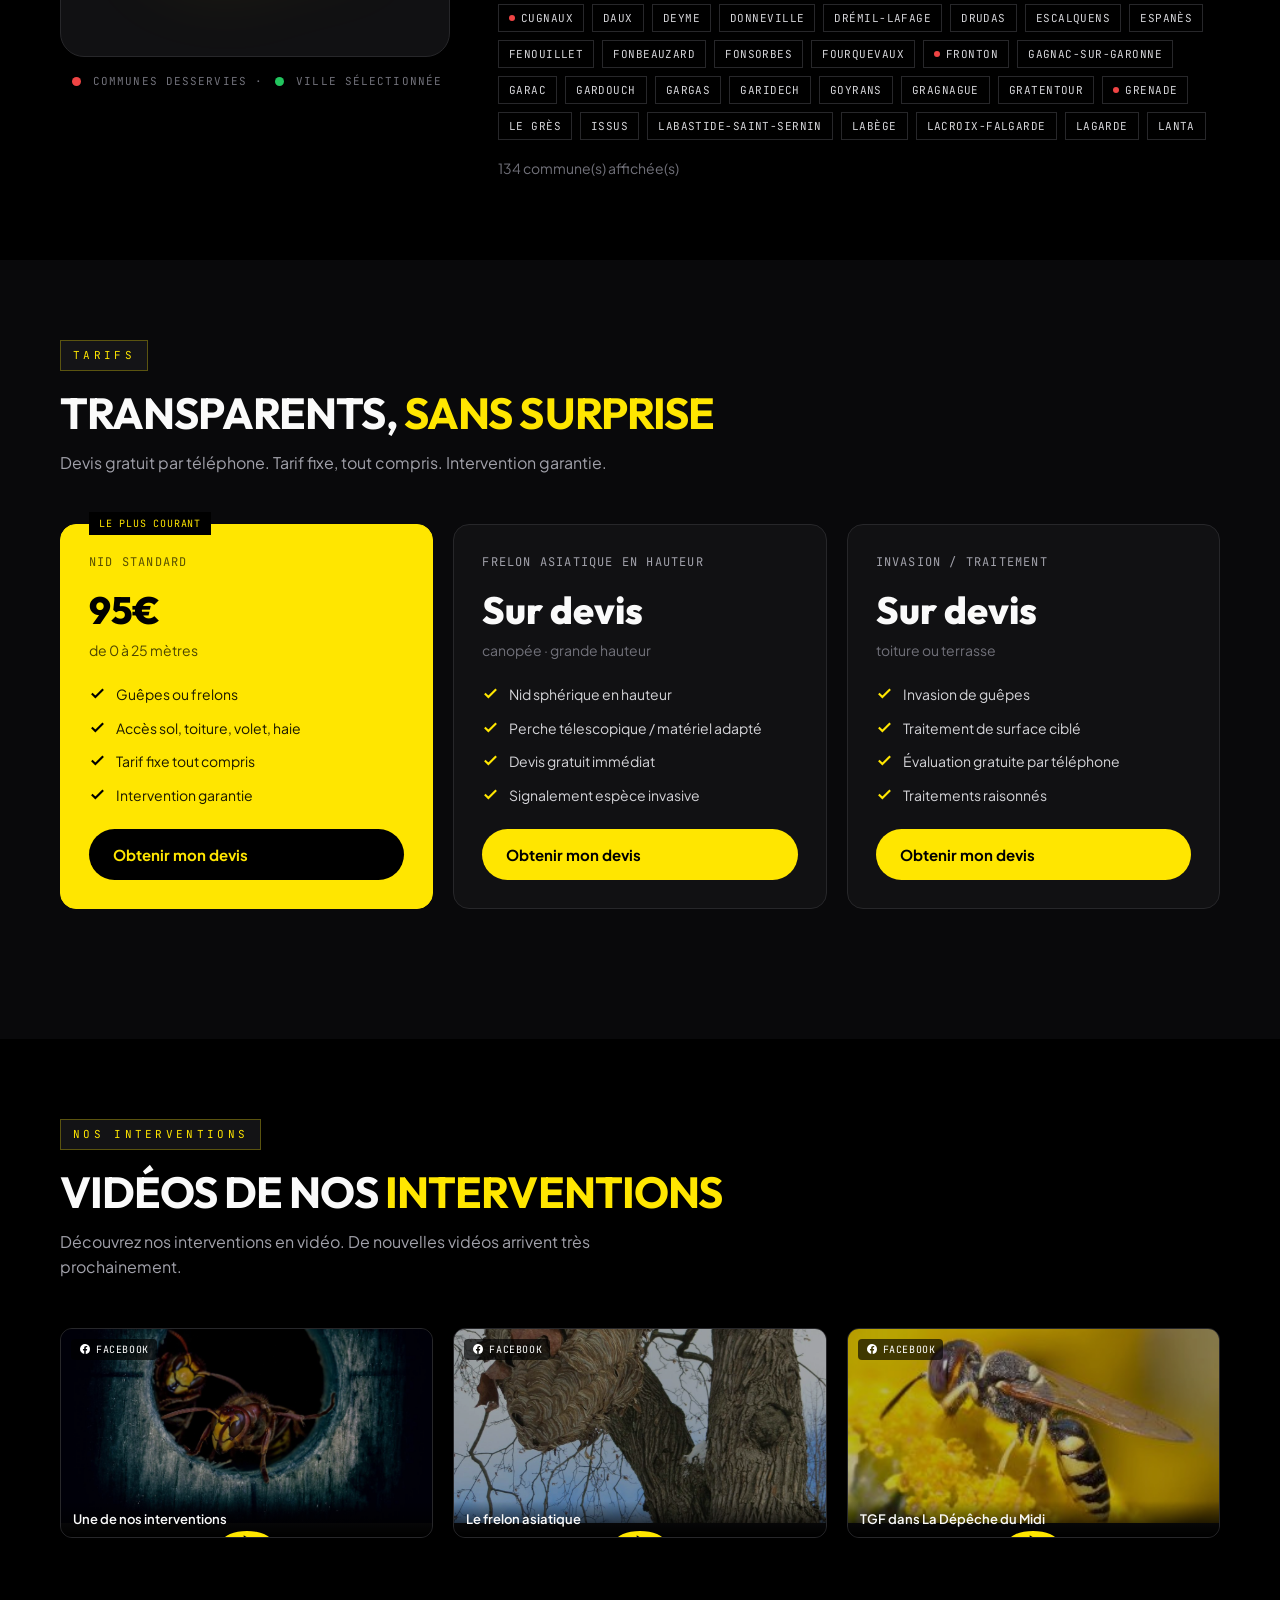
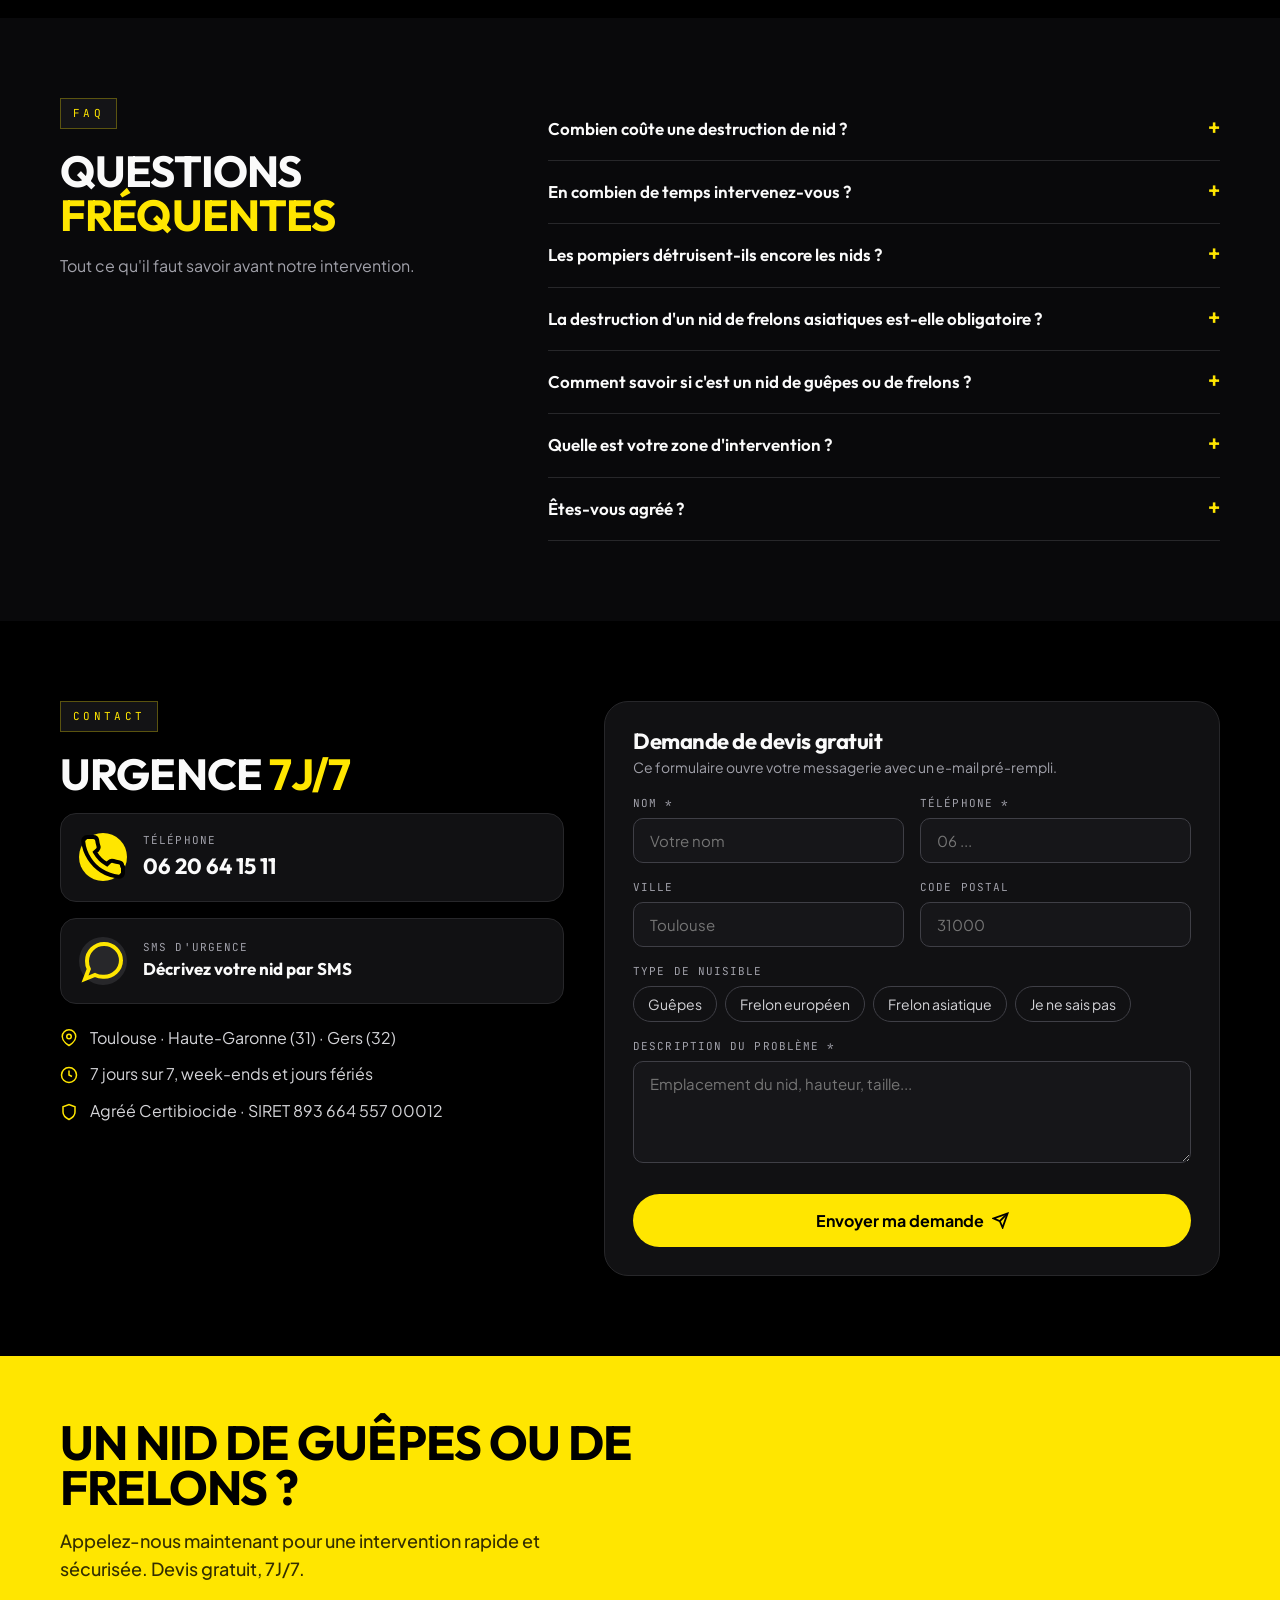
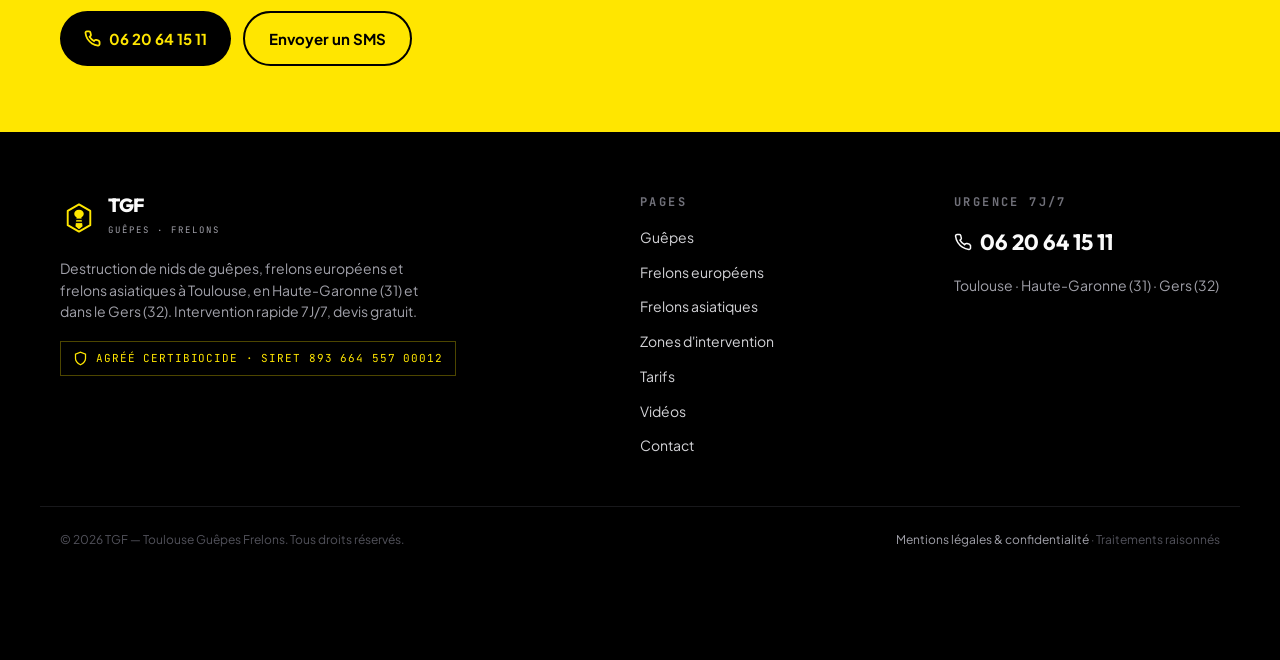
==== commit 7826da2c: "La page légale s'affiche parfaitement, dans le même style que le site. Tout est ajouté au ZIP. ## ✅ " ====
--- a/frontend/public/tgf/index.html
+++ b/frontend/public/tgf/index.html
@@ -7,6 +7,11 @@
 <title>TGF — Destruction nids de guêpes & frelons à Toulouse 7J/7</title>
 <meta name="description" content="TGF — Toulouse Guêpes Frelons : destruction de nids de guêpes, frelons européens et frelons asiatiques à Toulouse, en Haute-Garonne (31) et dans le Gers (32). Intervention rapide 7J/7, devis gratuit. Agréé Certibiocide.">
 <meta name="keywords" content="destruction nid frelons toulouse, destruction nid guepes haute-garonne, frelon asiatique toulouse, desinsectisation certibiocide, nid guepes 31">
+<meta name="author" content="TGF — Toulouse Guêpes Frelons">
+<meta name="geo.region" content="FR-31">
+<meta name="geo.placename" content="Toulouse, Haute-Garonne">
+<meta name="geo.position" content="43.604652;1.444209">
+<meta name="ICBM" content="43.604652, 1.444209">
 <link rel="canonical" href="https://toulouseguepesfrelons.fr/">
 <meta name="robots" content="index, follow, max-image-preview:large">
 <link rel="icon" type="image/svg+xml" href="favicon.svg">
@@ -27,7 +32,10 @@
 <link rel="stylesheet" href="https://fonts.googleapis.com/css2?family=Outfit:wght@400;600;700;800;900&family=Plus+Jakarta+Sans:wght@400;500;600;700&family=JetBrains+Mono:wght@400;500;700&display=swap">
 <link rel="stylesheet" href="assets/style.css">
 <script type="application/ld+json">
-{"@context":"https://schema.org","@type":"PestControl","name":"TGF — Toulouse Guêpes Frelons","description":"Destruction de nids de guêpes, frelons européens et frelons asiatiques à Toulouse, en Haute-Garonne (31) et dans le Gers (32). Intervention rapide 7J/7, devis gratuit, agréé Certibiocide.","url":"https://toulouseguepesfrelons.fr/","image":"https://toulouseguepesfrelons.fr/og-cover.jpg","telephone":"+33620641511","areaServed":["Toulouse","Haute-Garonne","Gers"],"priceRange":"À partir de 95€","openingHours":"Mo-Su 00:00-23:59"}
+{"@context":"https://schema.org","@type":"PestControl","@id":"https://toulouseguepesfrelons.fr/#business","name":"TGF — Toulouse Guêpes Frelons","alternateName":"Toulouse Guêpes et Frelons","description":"Destruction de nids de guêpes, frelons européens et frelons asiatiques à Toulouse, en Haute-Garonne (31) et dans le Gers (32). Intervention rapide 7J/7, devis gratuit, agréé Certibiocide.","url":"https://toulouseguepesfrelons.fr/","image":"https://toulouseguepesfrelons.fr/og-cover.jpg","logo":"https://toulouseguepesfrelons.fr/favicon.svg","telephone":"+33620641511","priceRange":"À partir de 95€","currenciesAccepted":"EUR","paymentAccepted":"Espèces, Carte bancaire, Virement","address":{"@type":"PostalAddress","addressLocality":"Toulouse","addressRegion":"Occitanie","postalCode":"31000","addressCountry":"FR"},"geo":{"@type":"GeoCoordinates","latitude":43.604652,"longitude":1.444209},"hasMap":"https://share.google/Nqk7HEg9HMtwnxQA8","areaServed":[{"@type":"City","name":"Toulouse"},{"@type":"AdministrativeArea","name":"Haute-Garonne"},{"@type":"AdministrativeArea","name":"Gers"}],"serviceArea":{"@type":"GeoCircle","geoMidpoint":{"@type":"GeoCoordinates","latitude":43.604652,"longitude":1.444209},"geoRadius":60000},"openingHoursSpecification":[{"@type":"OpeningHoursSpecification","dayOfWeek":["Monday","Tuesday","Wednesday","Thursday","Friday","Saturday","Sunday"],"opens":"00:00","closes":"23:59"}],"sameAs":["https://www.facebook.com/toulouse.guepesfrelons","https://share.google/Nqk7HEg9HMtwnxQA8"],"makesOffer":[{"@type":"Offer","priceCurrency":"EUR","price":"95","itemOffered":{"@type":"Service","name":"Destruction de nid de guêpes"}},{"@type":"Offer","itemOffered":{"@type":"Service","name":"Destruction de nid de frelons européens"}},{"@type":"Offer","itemOffered":{"@type":"Service","name":"Destruction de nid de frelons asiatiques"}}]}
+</script>
+<script type="application/ld+json">
+{"@context":"https://schema.org","@type":"FAQPage","mainEntity":[{"@type":"Question","name":"Combien coûte une destruction de nid ?","acceptedAnswer":{"@type":"Answer","text":"Notre tarif débute à 95€ pour un nid situé entre 0 et 25 mètres, guêpes ou frelons. Les cas particuliers (invasion de guêpes en toiture/terrasse, frelon asiatique en grande hauteur) font l'objet d'un devis gratuit par téléphone."}},{"@type":"Question","name":"En combien de temps intervenez-vous ?","acceptedAnswer":{"@type":"Answer","text":"Nous intervenons rapidement, 7 jours sur 7, souvent le jour même sur Toulouse et sa région. En cas d'urgence (personne allergique, lieu public), votre demande est priorisée."}},{"@type":"Question","name":"Les pompiers détruisent-ils encore les nids ?","acceptedAnswer":{"@type":"Answer","text":"Non, sauf danger vital immédiat. Les pompiers n'interviennent plus pour les nids de guêpes et frelons. Il faut faire appel à un professionnel agréé comme TGF."}},{"@type":"Question","name":"La destruction d'un nid de frelons asiatiques est-elle obligatoire ?","acceptedAnswer":{"@type":"Answer","text":"Le frelon asiatique (Vespa velutina) est classé espèce exotique envahissante. Sa destruction est fortement recommandée par les autorités, et la lutte est coordonnée au niveau régional en Occitanie."}},{"@type":"Question","name":"Comment savoir si c'est un nid de guêpes ou de frelons ?","acceptedAnswer":{"@type":"Answer","text":"Les nids de guêpes sont gris, en forme de ballon, sous un toit ou dans un coffre de volet. Les frelons asiatiques construisent de gros nids sphériques en hauteur. Envoyez-nous une photo par SMS, nous identifions l'espèce gratuitement."}},{"@type":"Question","name":"Quelle est votre zone d'intervention ?","acceptedAnswer":{"@type":"Answer","text":"Toute la région toulousaine (Haute-Garonne 31) ainsi que le département du Gers (32), soit plus de 130 communes."}},{"@type":"Question","name":"Êtes-vous agréé ?","acceptedAnswer":{"@type":"Answer","text":"Oui. TGF est agréé Certibiocide (SIRET 893 664 557 00012). Nous appliquons des traitements raisonnés, conformes à la réglementation."}}]}
 </script>
 </head>
 <body id="top">
@@ -220,8 +228,8 @@
       <h2 style="font-size:clamp(1.4rem,4vw,2.4rem);text-transform:uppercase">Votre satisfaction, <span class="voltage">notre priorité</span></h2>
       <p style="color:var(--muted);max-width:560px">Consultez les avis de nos clients sur Google ou partagez votre expérience après notre intervention. Votre retour nous aide à continuer un service de qualité.</p>
       <div class="revbtns">
-        <a class="btn btn-primary" href="https://www.google.com/maps/search/?api=1&query=TGF+Toulouse+Gu%C3%AApes+Frelons" target="_blank" rel="noopener">Voir les avis Google</a>
-        <a class="btn btn-ghost" href="https://www.google.com/maps/search/?api=1&query=TGF+Toulouse+Gu%C3%AApes+Frelons" target="_blank" rel="noopener">Laisser un avis</a>
+        <a class="btn btn-primary" href="https://share.google/Nqk7HEg9HMtwnxQA8" target="_blank" rel="noopener">Voir les avis Google</a>
+        <a class="btn btn-ghost" href="https://share.google/Nqk7HEg9HMtwnxQA8" target="_blank" rel="noopener">Laisser un avis</a>
       </div>
     </div>
   </div>
@@ -364,7 +372,7 @@
       <p style="margin-top:16px">Toulouse · Haute-Garonne (31) · Gers (32)</p>
     </div>
   </div>
-  <div class="container footbot"><span>© <span id="year"></span> TGF — Toulouse Guêpes Frelons. Tous droits réservés.</span><span>Traitements raisonnés · Intervention garantie</span></div>
+  <div class="container footbot"><span>© <span id="year"></span> TGF — Toulouse Guêpes Frelons. Tous droits réservés.</span><span><a href="mentions-legales.html" style="color:#a1a1aa">Mentions légales &amp; confidentialité</a> · Traitements raisonnés</span></div>
 </footer>
 
 <!-- Sticky mobile call -->
--- a/frontend/public/tgf/assets/style.css
+++ b/frontend/public/tgf/assets/style.css
@@ -298,6 +298,19 @@
   .form .row{grid-template-columns:1fr}
   .announce .label{font-size:11px}
 }
+/* Legal page */
+.legal-top{background:#000;border-bottom:1px solid var(--border)}
+.legal{padding:48px 0 64px;position:relative;z-index:10}
+.legal .container{max-width:860px}
+.legal h1{margin-bottom:8px}
+.legal .updated{color:#71717a;font-family:"JetBrains Mono";font-size:12px;text-transform:uppercase;letter-spacing:.1em;margin-bottom:32px}
+.legal h2{font-family:"Outfit";font-size:22px;margin:36px 0 10px;color:#fff}
+.legal h3{font-family:"Outfit";font-size:17px;margin:22px 0 6px;color:var(--voltage)}
+.legal p,.legal li{color:#d4d4d8;font-size:15px;line-height:1.7}
+.legal ul{margin:10px 0 10px 20px;display:flex;flex-direction:column;gap:6px}
+.legal a{color:var(--voltage);text-decoration:underline;text-underline-offset:3px}
+.legal i{color:#a1a1aa}
+
 /* Reviews band */
 .reviews{background:#000}
 .revbox{border:1px solid var(--border);background:var(--card);border-radius:24px;padding:48px 32px;text-align:center;display:flex;flex-direction:column;align-items:center;gap:14px}
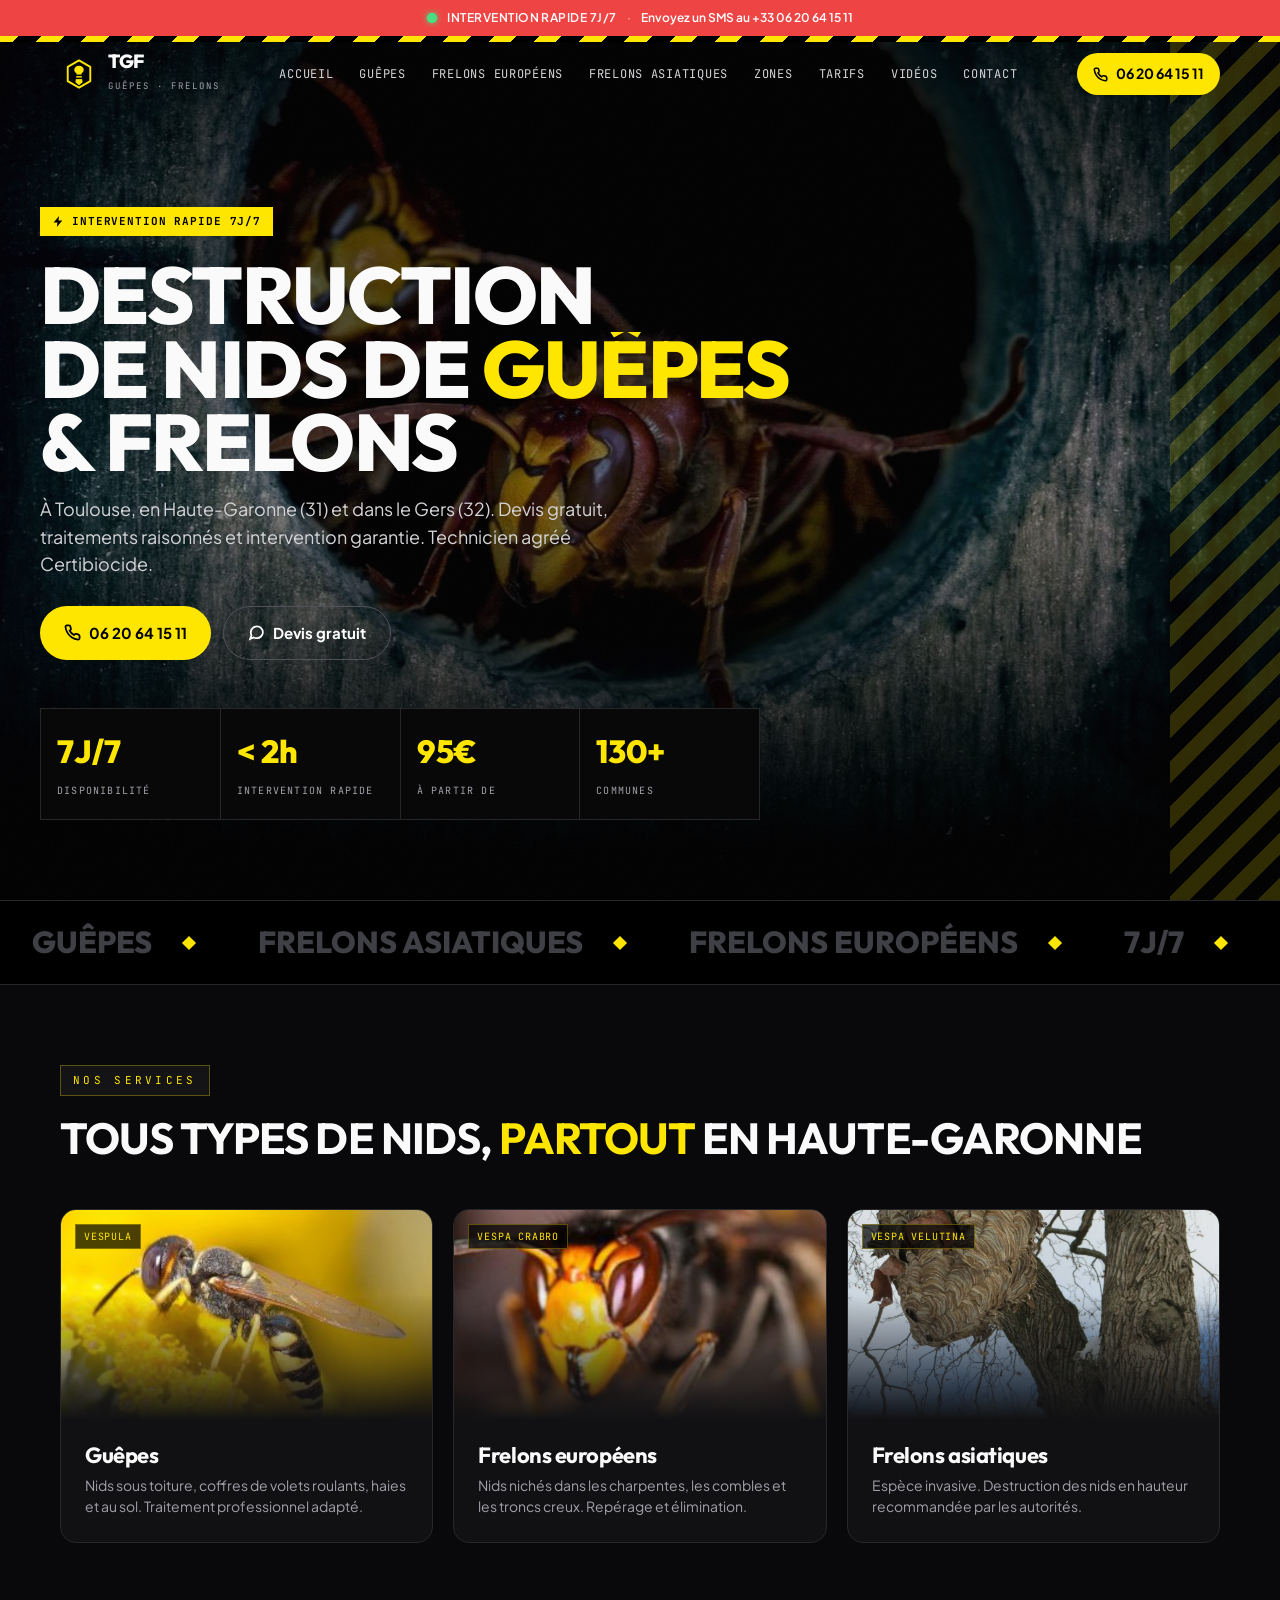
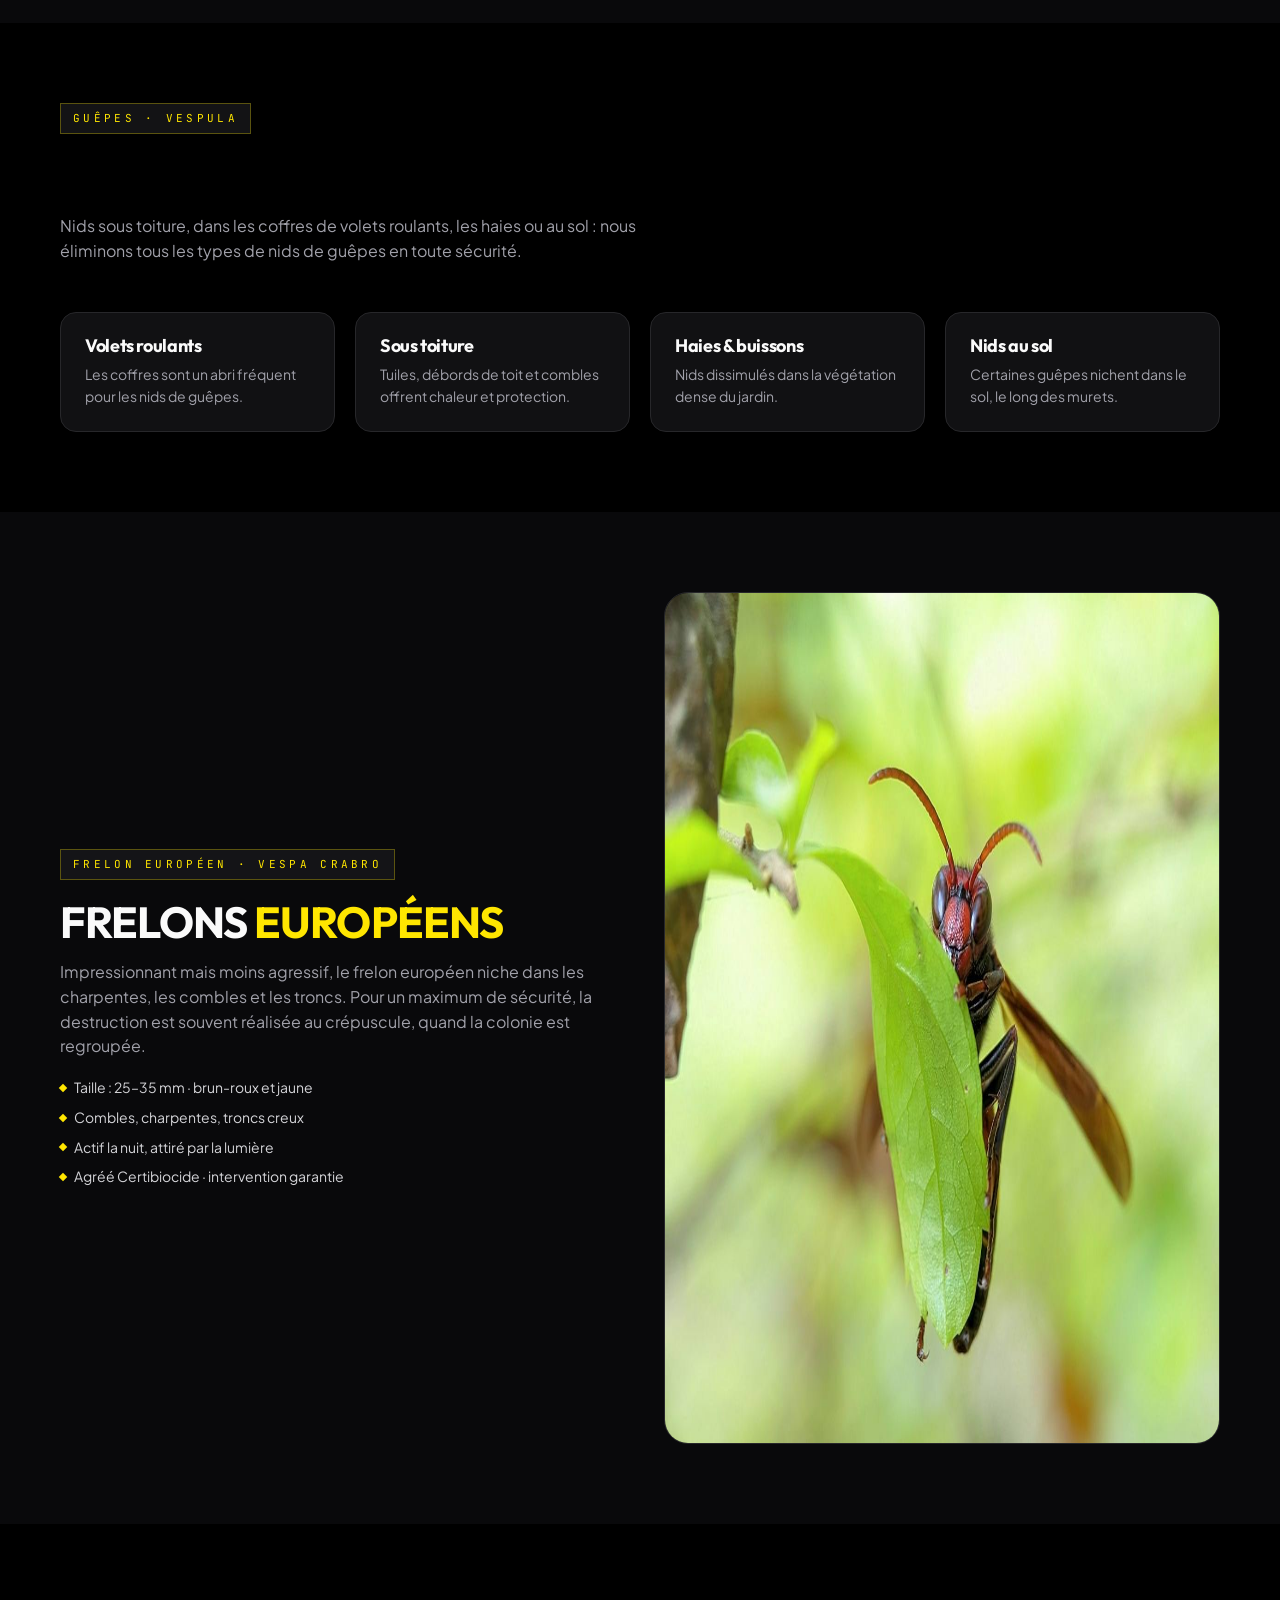
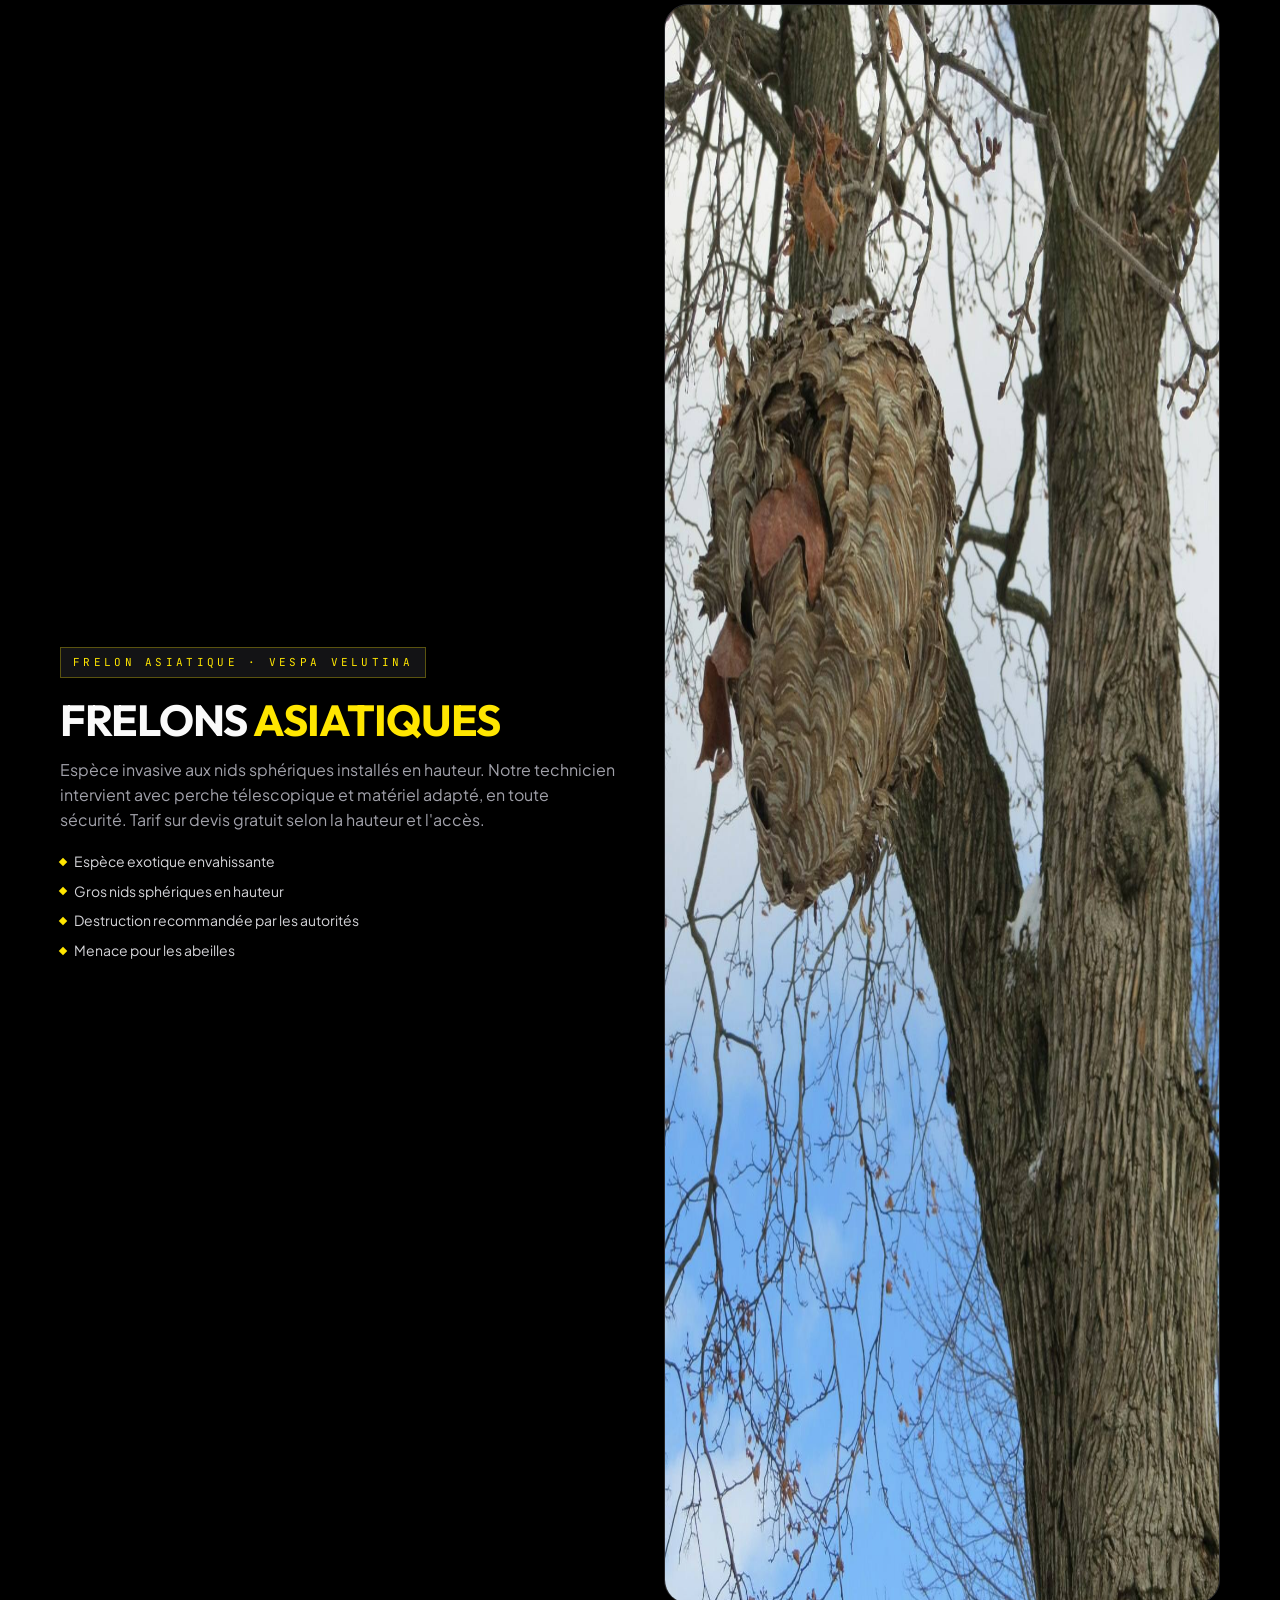
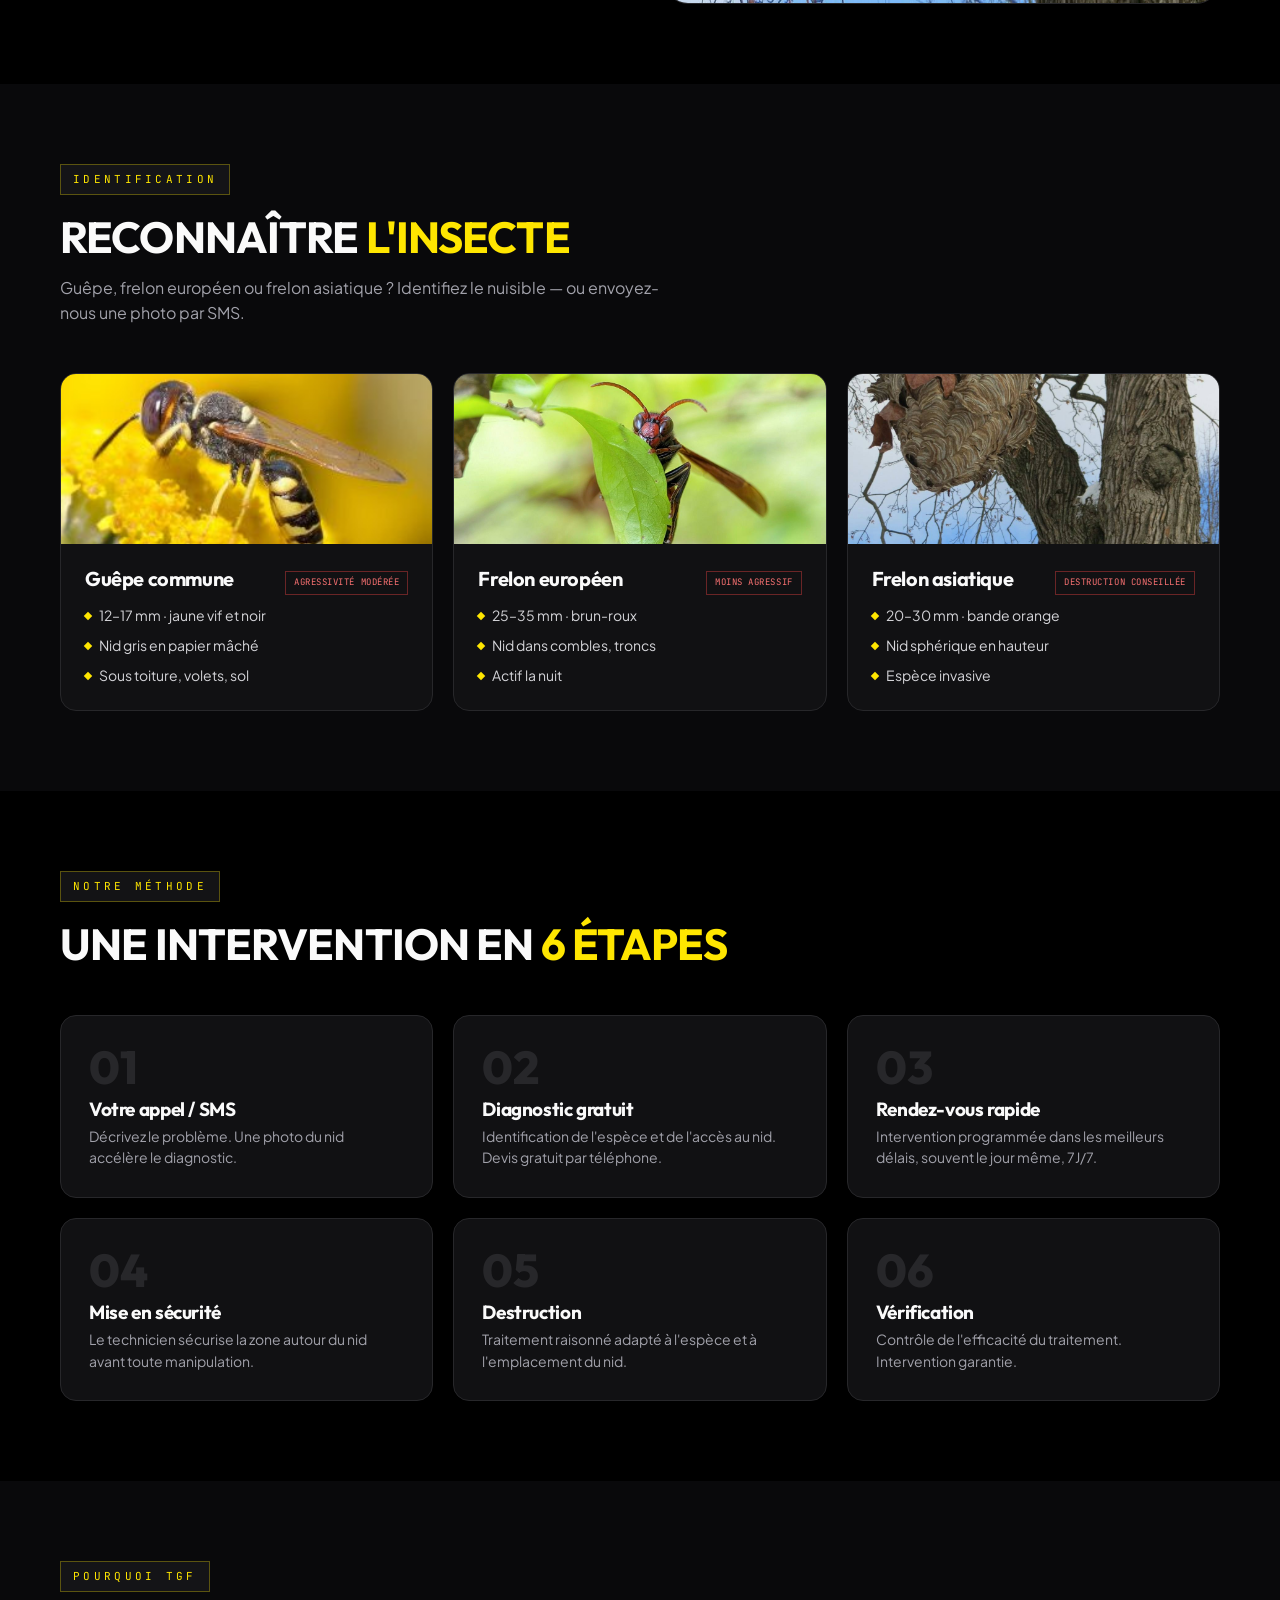
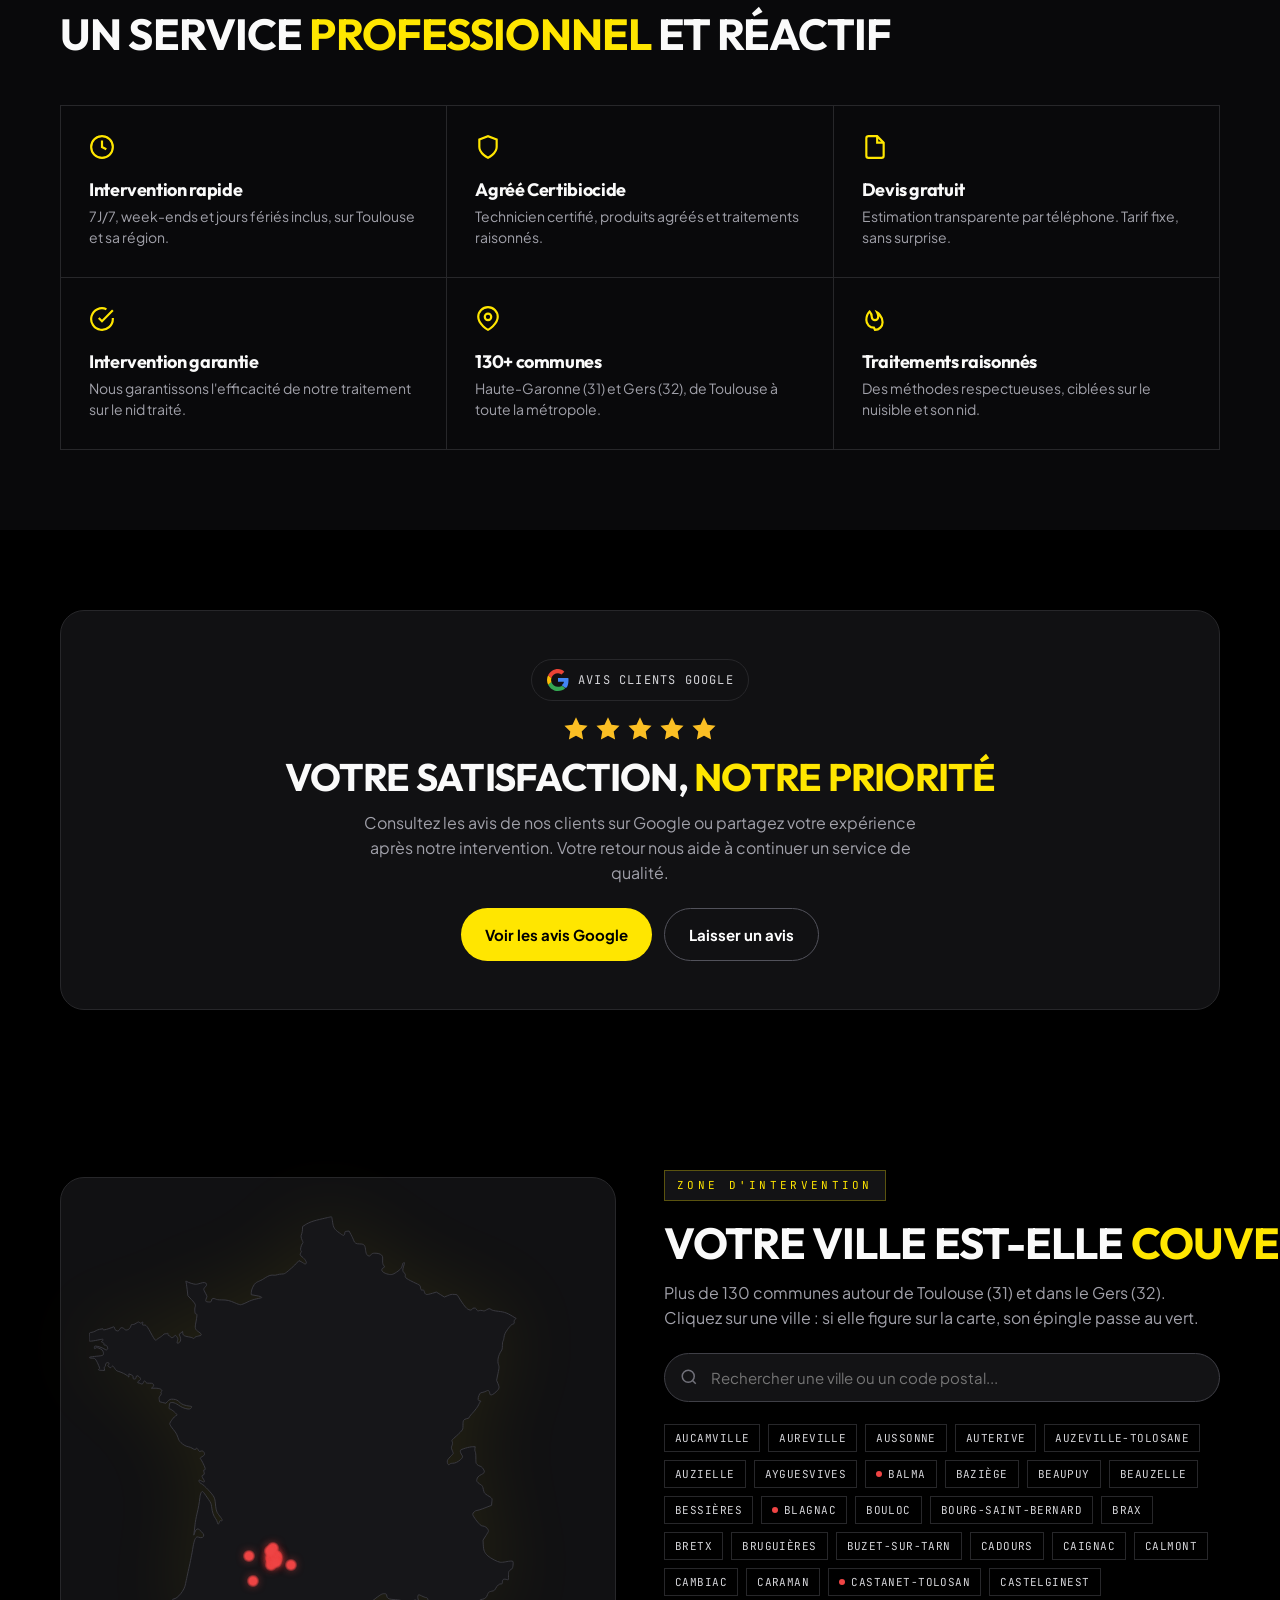
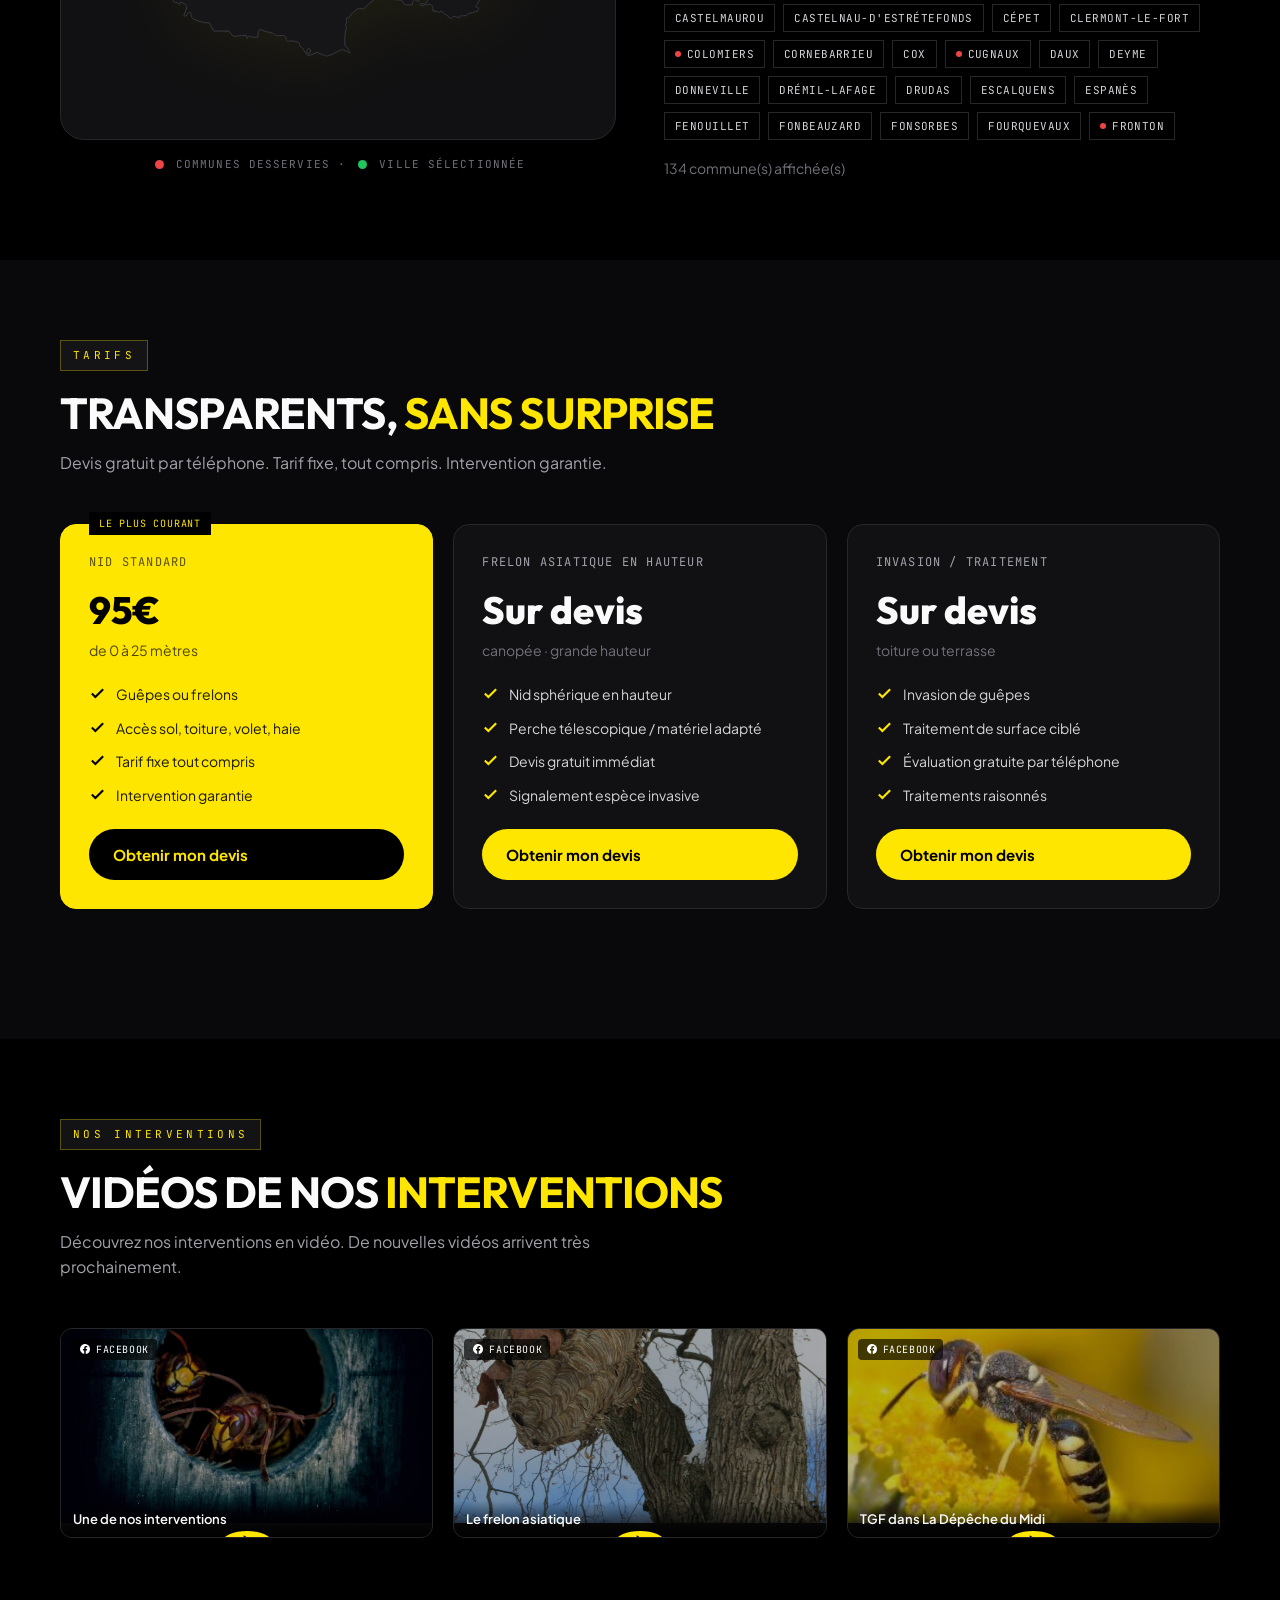
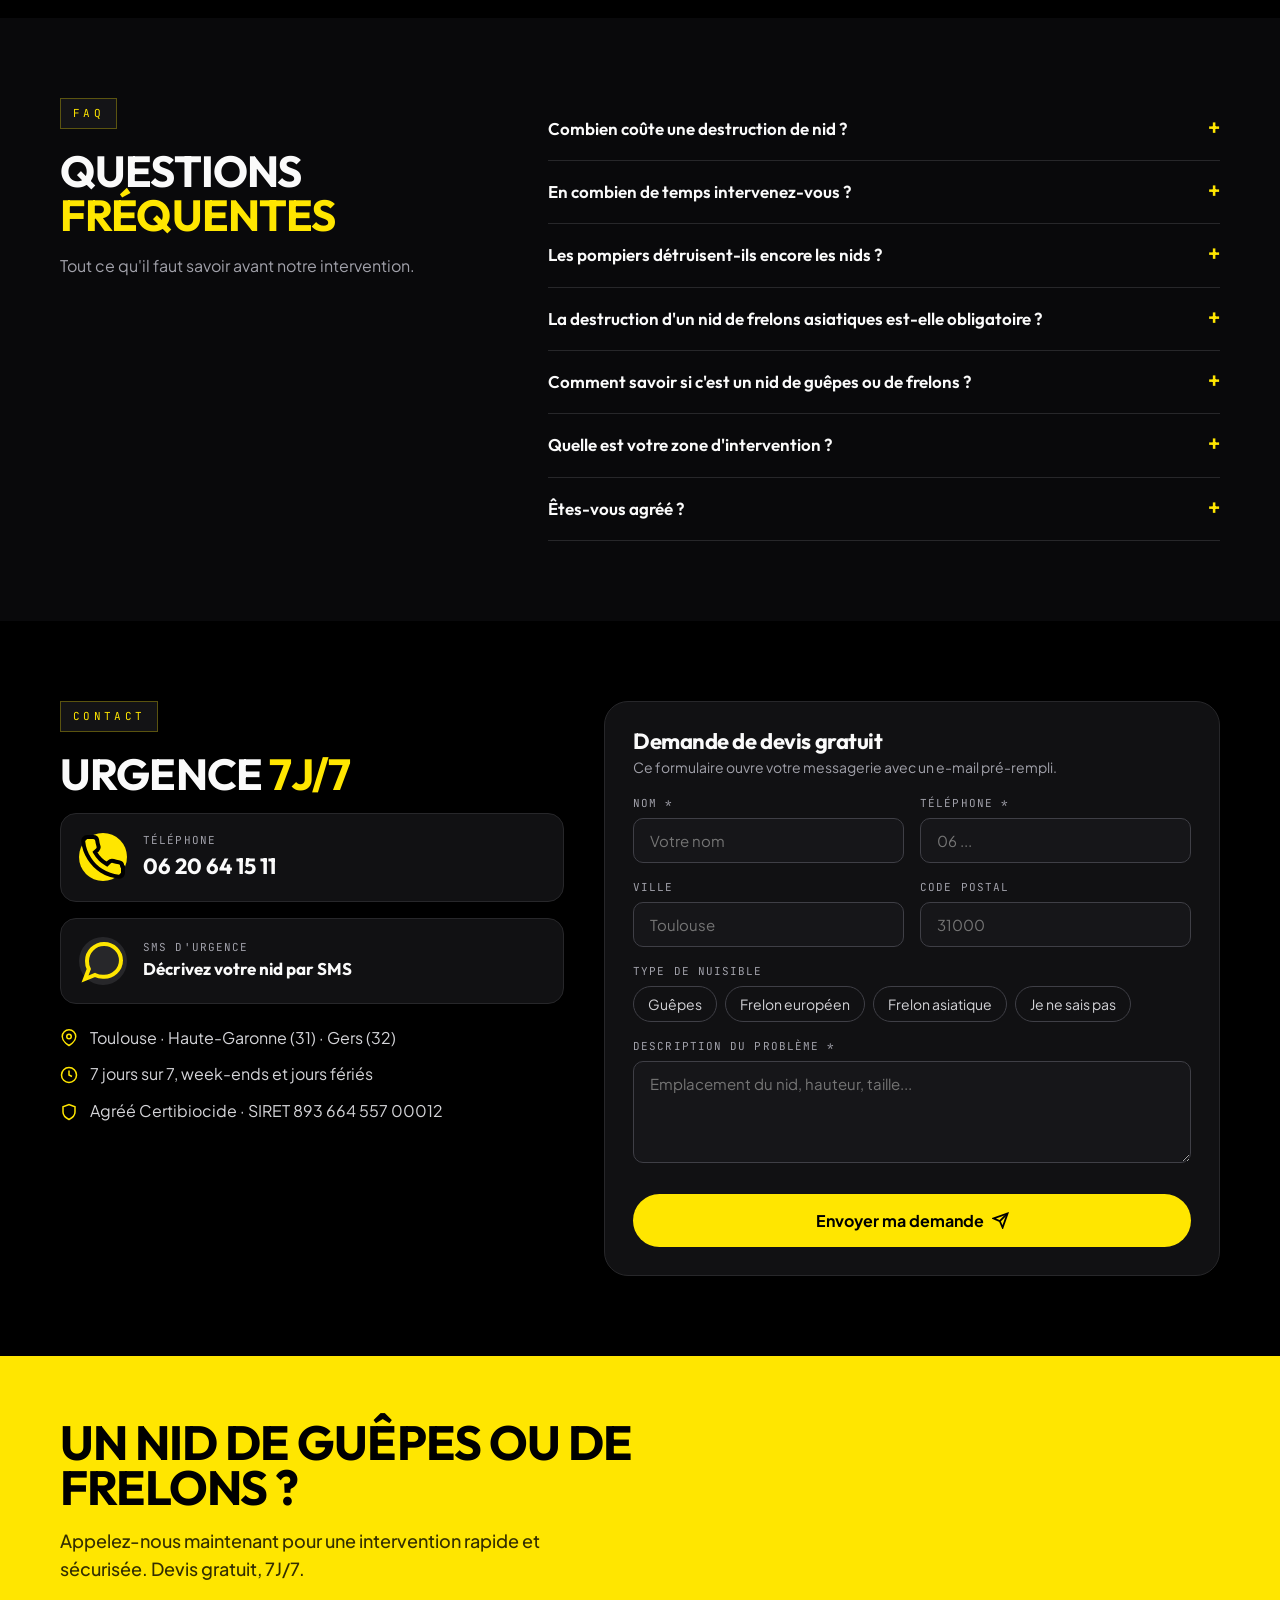
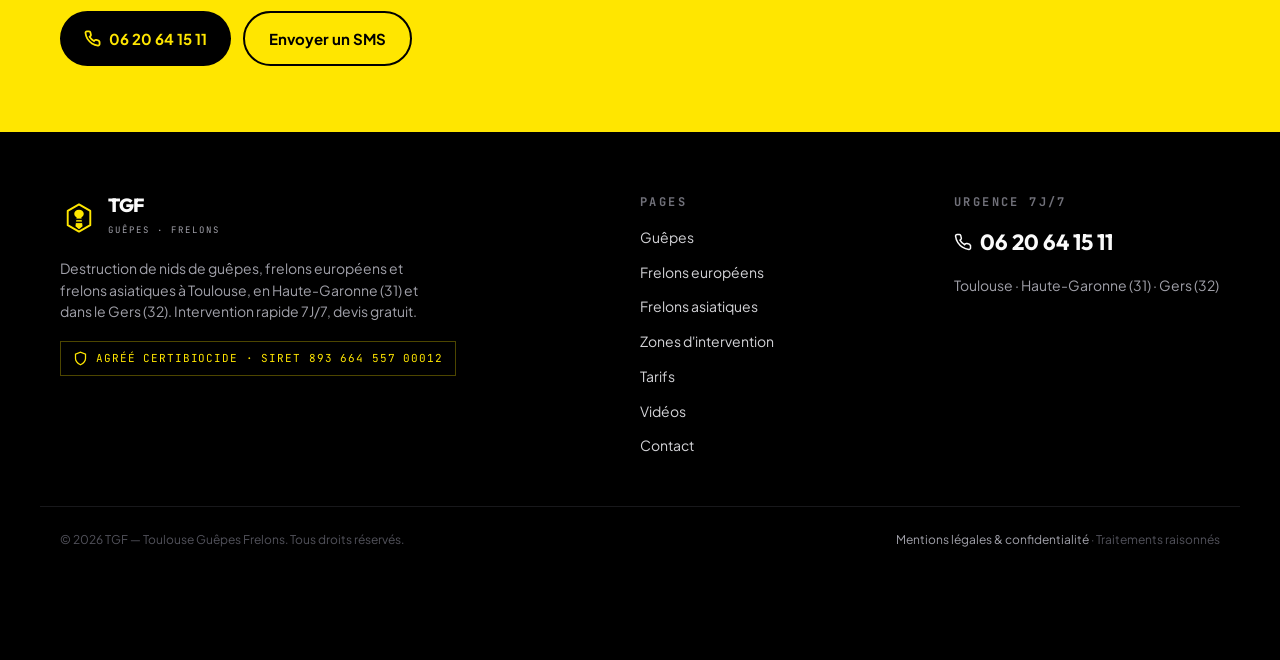
==== commit 2069a14b: "checkpoint before testing_agent_full_stack Emergent-Commit-Key: 5ae0e18fe22c9573ff591facdc5f6fdbcb82" ====
--- a/frontend/public/tgf/index.html
+++ b/frontend/public/tgf/index.html
@@ -45,7 +45,7 @@
   <span class="led"><span class="ping"></span><span class="dot"></span></span>
   <span class="label">Intervention rapide 7J/7</span>
   <span class="sep">·</span>
-  <span>Envoyez un SMS au +33 06 20 64 15 11</span>
+  <span class="smsnum"><span class="hide-xs">Envoyez un SMS au </span>+33 06 20 64 15 11</span>
 </a>
 <div class="hazbar hazard"></div>
 
--- a/frontend/public/tgf/assets/style.css
+++ b/frontend/public/tgf/assets/style.css
@@ -5,11 +5,12 @@
   --radius:16px;--max:1200px;
 }
 *{box-sizing:border-box;margin:0;padding:0}
-html{scroll-behavior:smooth;-webkit-text-size-adjust:100%}
+*{min-width:0}
+html{scroll-behavior:smooth;-webkit-text-size-adjust:100%;overflow-x:hidden;max-width:100%}
 body{
   background:var(--bg);color:var(--txt);
   font-family:"Plus Jakarta Sans",system-ui,-apple-system,sans-serif;
-  line-height:1.55;overflow-x:hidden;-webkit-font-smoothing:antialiased;
+  line-height:1.55;overflow-x:hidden;max-width:100%;-webkit-font-smoothing:antialiased;
 }
 img{max-width:100%;display:block}
 a{color:inherit;text-decoration:none}
@@ -40,7 +41,7 @@
 /* ---------- Announcement + Header ---------- */
 .announce{position:fixed;top:0;left:0;right:0;z-index:60;height:36px;display:flex;align-items:center;
   justify-content:center;gap:10px;background:var(--red);color:#fff;font-size:12px;font-weight:600;
-  padding:0 14px;transition:background .2s}
+  padding:0 14px;transition:background .2s;white-space:nowrap;overflow:hidden}
 .announce:hover{background:#dc2626}
 .announce .label{text-transform:uppercase;letter-spacing:.04em}
 .announce .sep{opacity:.5}
@@ -297,6 +298,11 @@
   .metrics{grid-template-columns:repeat(2,1fr)}
   .form .row{grid-template-columns:1fr}
   .announce .label{font-size:11px}
+  .fluid-h2{white-space:normal}
+}
+@media(max-width:480px){
+  .announce{font-size:11px;gap:7px}
+  .announce .sep,.announce .hide-xs{display:none}
 }
 /* Legal page */
 .legal-top{background:#000;border-bottom:1px solid var(--border)}
